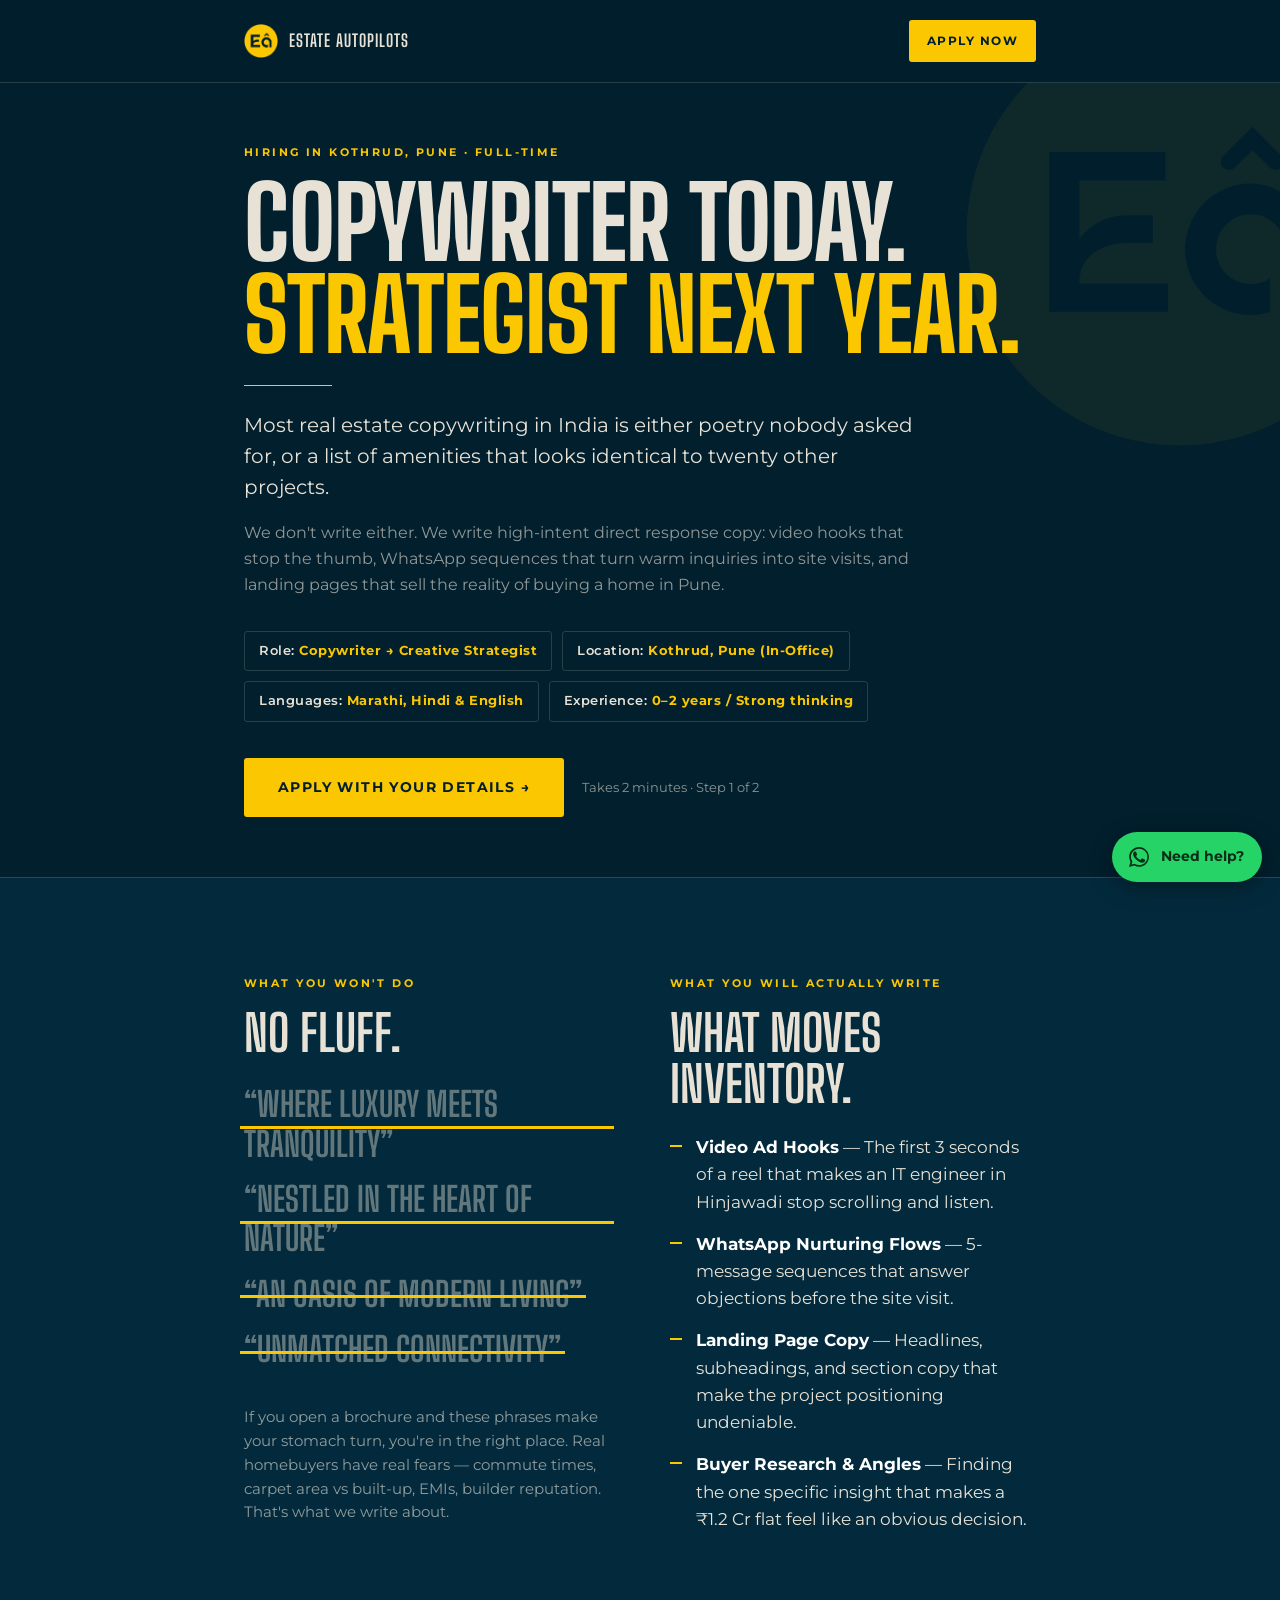
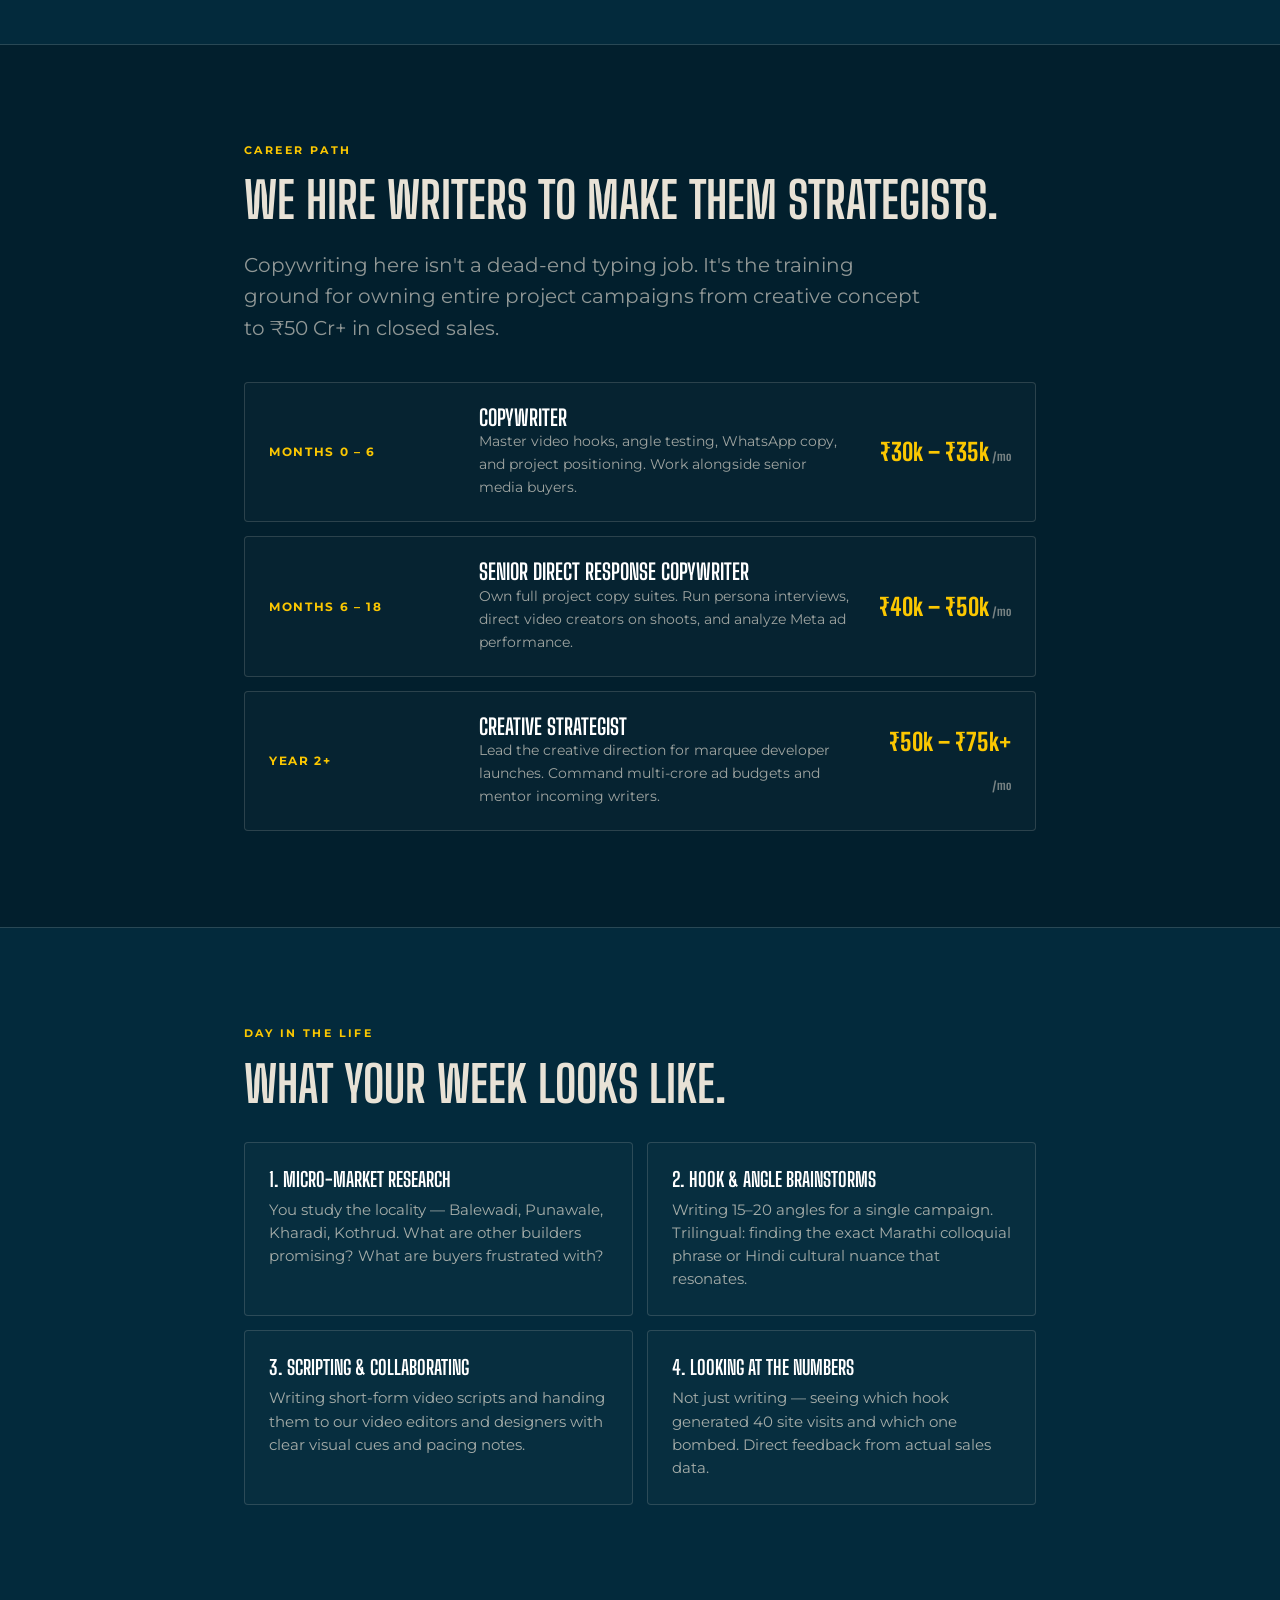
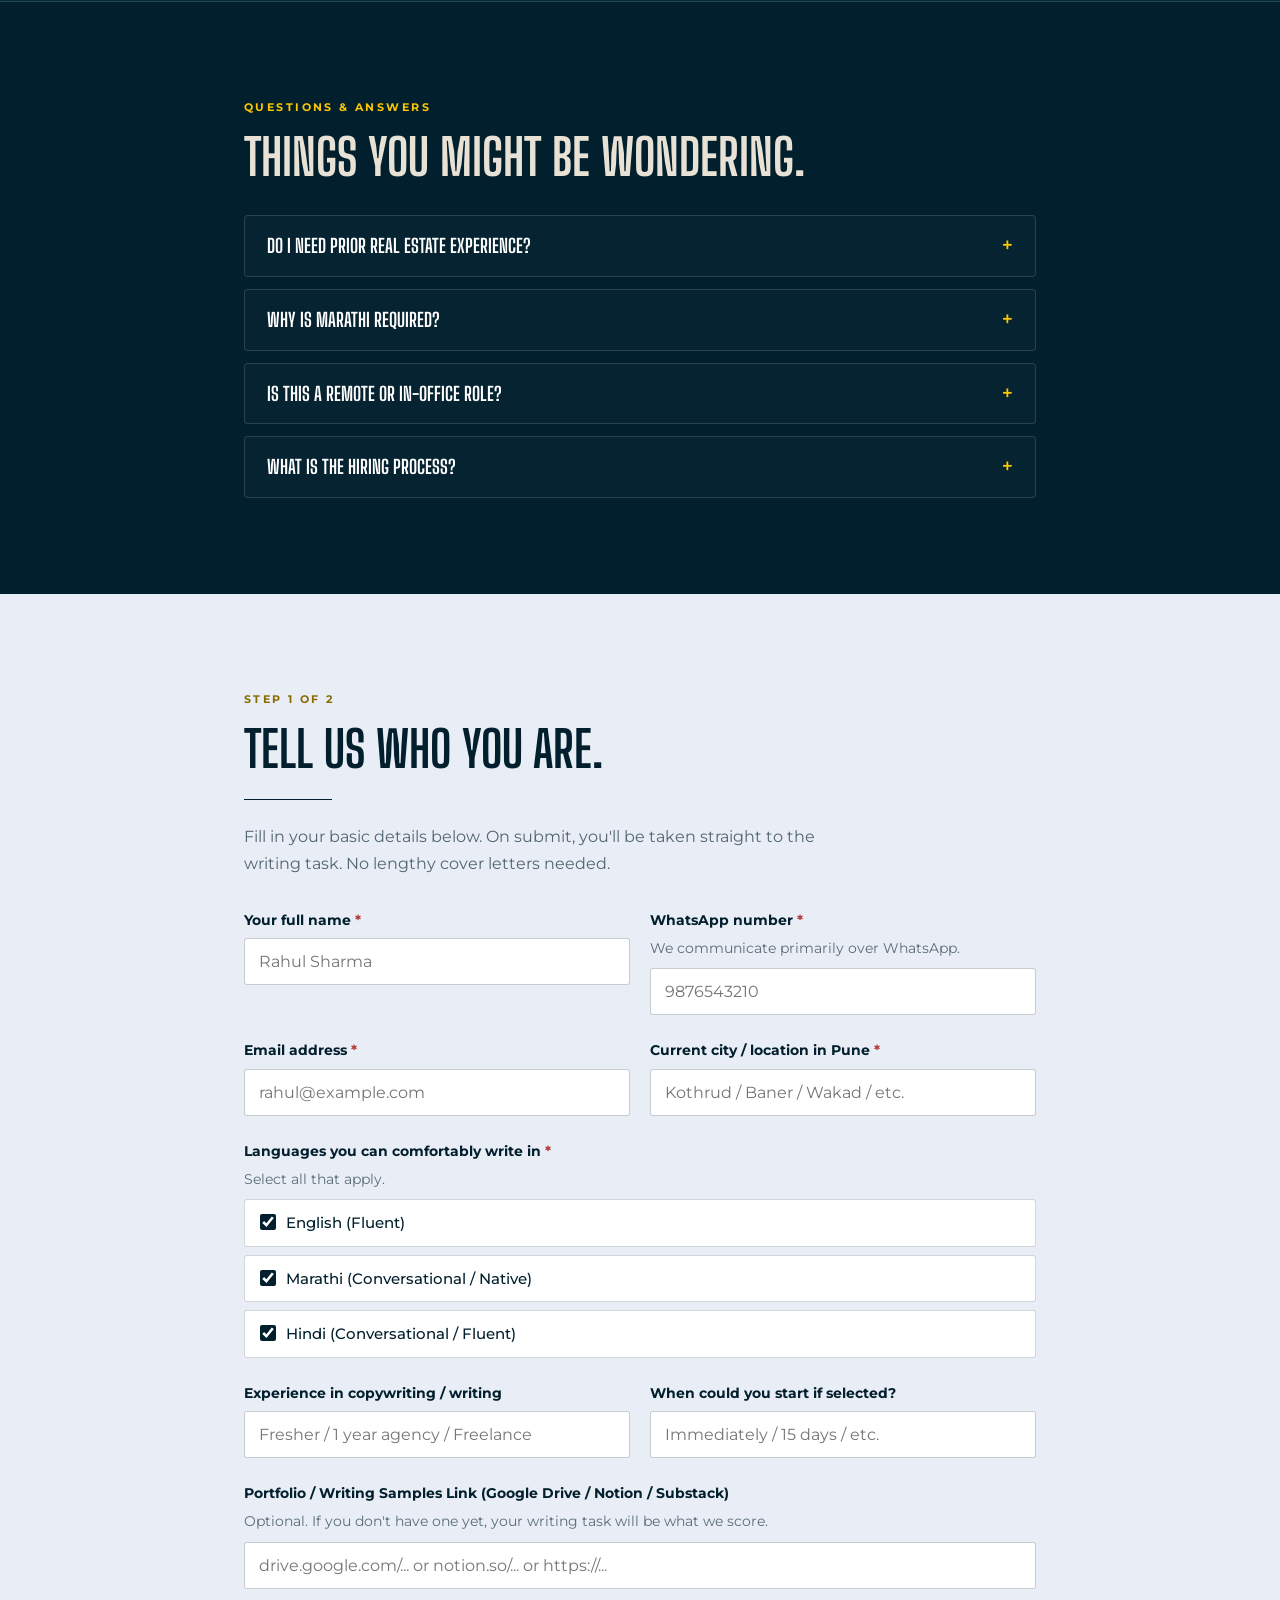
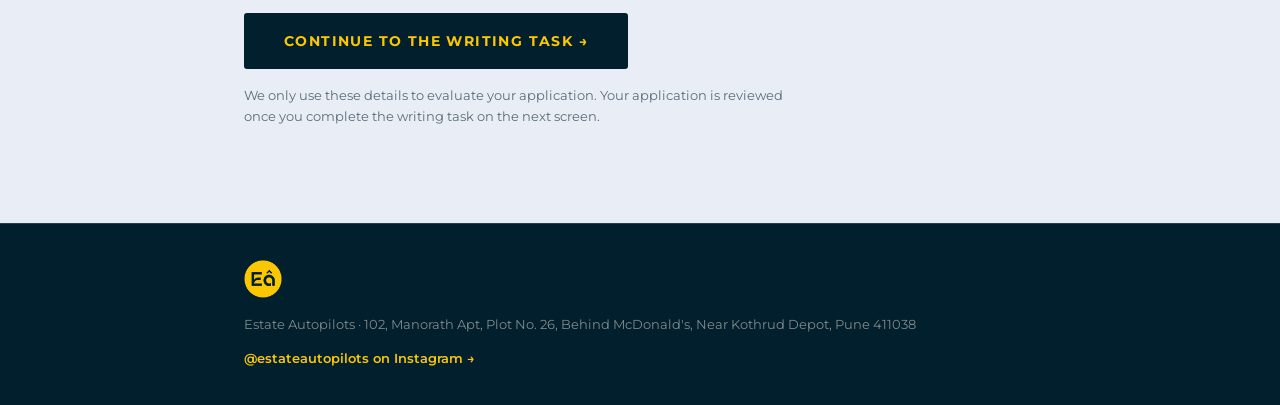
==== copywriter.html @ b0ab260e "feat: implement copywriter recruitment workflow with task and submission pages, backend Google Apps " ====
<!DOCTYPE html>
<html lang="en">
<head>
<meta charset="UTF-8">
<meta name="viewport" content="width=device-width, initial-scale=1.0">
<title>Hiring: Copywriter — Estate Autopilots | Kothrud, Pune</title>
<meta name="description" content="Hiring a direct-response copywriter in Kothrud, Pune. We train writers into Creative Strategists. Marathi, Hindi, and English real estate marketing.">
<meta property="og:title" content="Hiring: Copywriter — Estate Autopilots, Pune">
<meta property="og:description" content="Direct-response real estate copywriting in Kothrud, Pune. High-converting video scripts, landing pages & WhatsApp sequences.">
<meta property="og:type" content="website">
<meta name="robots" content="noindex">

<!-- ============ META PIXEL ============ -->
<script>
!function(f,b,e,v,n,t,s){if(f.fbq)return;n=f.fbq=function(){n.callMethod?
n.callMethod.apply(n,arguments):n.queue.push(arguments)};if(!f._fbq)f._fbq=n;
n.push=n;n.loaded=!0;n.version='2.0';n.queue=[];t=b.createElement(e);t.async=!0;
t.src=v;s=b.getElementsByTagName(e)[0];s.parentNode.insertBefore(t,s)}(window,
document,'script','https://connect.facebook.net/en_US/fbevents.js');
fbq('init', '919895820554758');
fbq('track', 'PageView');
</script>
<noscript><img height="1" width="1" style="display:none"
src="https://www.facebook.com/tr?id=919895820554758&ev=PageView&noscript=1"/></noscript>
<!-- ============ END META PIXEL ============ -->
<link rel="icon" type="image/png" href="Artboard 3 copy.png">
<link rel="preconnect" href="https://fonts.googleapis.com">
<link rel="preconnect" href="https://fonts.gstatic.com" crossorigin>
<link href="https://fonts.googleapis.com/css2?family=Big+Shoulders+Display:wght@500;700;800&family=Montserrat:wght@400;500;600;700&display=swap" rel="stylesheet">

<style>
:root{
  --midnight:#021f2d;--gold:#fbc701;--stone:#e8e2d6;--concrete:#e9edf5;
  --midnight-2:#032a3c;--line:rgba(232,226,214,.16);
  --display:'Big Shoulders Display','Agency FB',Impact,sans-serif;
  --body:'Montserrat',-apple-system,BlinkMacSystemFont,sans-serif;
}
*{margin:0;padding:0;box-sizing:border-box}
html{scroll-behavior:smooth}
body{background:var(--midnight);color:var(--stone);font-family:var(--body);font-size:16px;line-height:1.65;-webkit-font-smoothing:antialiased}
.wrap{width:100%;max-width:840px;margin:0 auto;padding:0 24px}
section{padding:66px 0}
@media(min-width:900px){section{padding:96px 0}}
.kicker{font-size:11px;font-weight:700;letter-spacing:.22em;text-transform:uppercase;color:var(--gold);margin-bottom:16px}
h1{font-family:var(--display);font-weight:800;font-size:clamp(46px,12.5vw,100px);line-height:.92;text-transform:uppercase;letter-spacing:-.01em}
h2{font-family:var(--display);font-weight:700;font-size:clamp(30px,6.8vw,50px);line-height:1.02;text-transform:uppercase;margin-bottom:24px}
h3{font-family:var(--display);font-weight:700;font-size:22px;line-height:1.15;text-transform:uppercase;margin-bottom:10px;color:#fff}
p{margin-bottom:16px}
p:last-child{margin-bottom:0}
.gold{color:var(--gold)}
.lead{font-size:clamp(17px,2.4vw,19.5px);line-height:1.6}
.muted{color:rgba(232,226,214,.62)}
.small{font-size:14.5px}
.rule{height:1px;background:var(--gold);width:88px;margin:24px 0}
.band{background:var(--midnight-2);border-top:1px solid var(--line);border-bottom:1px solid var(--line)}
header{padding:20px 0;border-bottom:1px solid var(--line);position:sticky;top:0;z-index:50;background:rgba(2,31,45,.92);backdrop-filter:blur(10px)}
.headbar{display:flex;align-items:center;justify-content:space-between;gap:16px}
.logo{display:flex;align-items:center;gap:11px;text-decoration:none}
.logo .mark{width:34px;height:34px;display:block;flex:0 0 auto}
.logo .name{font-family:var(--display);font-weight:700;font-size:17px;letter-spacing:.06em;text-transform:uppercase;color:var(--stone)}
.headcta{font-size:12px;font-weight:700;letter-spacing:.12em;text-transform:uppercase;color:var(--midnight);background:var(--gold);padding:11px 18px;border-radius:3px;text-decoration:none;white-space:nowrap;transition:box-shadow .2s ease}
.headcta:hover{box-shadow:0 0 0 4px rgba(251,199,1,.2)}
@media(max-width:520px){.headcta{padding:10px 14px;font-size:11px}.logo .name{display:none}}
.btn{display:inline-block;background:var(--gold);color:var(--midnight);font-weight:700;font-size:14px;letter-spacing:.1em;text-transform:uppercase;padding:18px 34px;border-radius:3px;text-decoration:none;transition:box-shadow .2s ease,transform .12s ease}
.btn:hover{box-shadow:0 0 0 5px rgba(251,199,1,.2)}
.btn:active{transform:translateY(1px)}
.ea-mark{background-image:url('Artboard 3 copy.png');background-size:contain;background-repeat:no-repeat;background-position:center}
footer{border-top:1px solid var(--line);padding:36px 0;font-size:13px;color:rgba(232,226,214,.55)}
footer a{color:rgba(232,226,214,.75)}
footer .footmark{width:38px;height:38px;display:block;margin-bottom:16px}
footer .social{margin-top:12px;display:block}
footer .social a{color:var(--gold);text-decoration:none;font-weight:600}
footer .social a:hover{text-decoration:underline}

/* ---------- hero ---------- */
.hero{padding-top:60px;padding-bottom:60px;position:relative;overflow:hidden}
.hero .watermark{position:absolute;top:-70px;right:-120px;width:440px;height:440px;opacity:.055;z-index:1;pointer-events:none}
@media(max-width:820px){.hero .watermark{width:280px;height:280px;top:-60px;right:-90px;opacity:.05}}
.hero .inner{position:relative;z-index:2}
.hero h1 span{display:block}
.facts{display:flex;flex-wrap:wrap;gap:10px;margin-top:32px}
.fact{border:1px solid var(--line);border-radius:3px;padding:9px 14px;font-size:12.5px;font-weight:600;letter-spacing:.04em}
.fact strong{color:var(--gold);font-weight:700}
.cta-row{margin-top:36px;display:flex;flex-wrap:wrap;align-items:center;gap:18px}
.cta-note{font-size:13px;color:rgba(232,226,214,.6)}

/* ---------- two-col ---------- */
.two{display:grid;gap:52px}
@media(min-width:820px){.two{grid-template-columns:1fr 1fr;gap:60px}}

/* ---------- strike ---------- */
.strike-list{list-style:none;margin-top:8px}
.strike-list li{font-family:var(--display);font-weight:700;font-size:clamp(22px,5.2vw,34px);line-height:1.16;text-transform:uppercase;color:rgba(232,226,214,.42);position:relative;display:inline-block;padding:2px 0;margin-bottom:12px}
.strike-list li::after{content:"";position:absolute;left:-4px;top:52%;width:calc(100% + 8px);height:3px;background:var(--gold);transform:scaleX(0);transform-origin:left;animation:strike .5s cubic-bezier(.2,.7,.3,1) forwards}
.strike-list li:nth-child(1)::after{animation-delay:.05s}
.strike-list li:nth-child(2)::after{animation-delay:.16s}
.strike-list li:nth-child(3)::after{animation-delay:.27s}
.strike-list li:nth-child(4)::after{animation-delay:.38s}
@keyframes strike{to{transform:scaleX(1)}}
.need-list{list-style:none;margin-top:8px}
.need-list li{font-size:16.5px;padding-left:26px;position:relative;margin-bottom:15px}
.need-list li::before{content:"";position:absolute;left:0;top:11px;width:12px;height:2px;background:var(--gold)}
.need-list li strong{color:#fff;font-weight:700}

/* ---------- ladder ---------- */
.ladder{display:grid;gap:14px;margin-top:38px}
.rung{border:1px solid var(--line);border-radius:4px;padding:22px 24px;background:rgba(232,226,214,.02);display:grid;gap:8px}
@media(min-width:680px){.rung{grid-template-columns:190px 1fr 140px;align-items:center;gap:20px}}
.rung-time{font-size:12px;font-weight:700;letter-spacing:.14em;text-transform:uppercase;color:var(--gold)}
.rung-role{font-family:var(--display);font-weight:700;font-size:22px;text-transform:uppercase;color:#fff;line-height:1.15}
.rung-desc{font-size:14px;color:rgba(232,226,214,.68);margin:0}
.rung-pay{font-family:var(--display);font-weight:800;font-size:24px;color:var(--gold);text-align:right}
@media(max-width:679px){.rung-pay{text-align:left;font-size:20px}}

/* ---------- day grid ---------- */
.daygrid{display:grid;gap:14px;margin-top:32px}
@media(min-width:680px){.daygrid{grid-template-columns:1fr 1fr}}
.daycard{border:1px solid var(--line);border-radius:4px;padding:24px;background:rgba(232,226,214,.02)}
.daycard h4{font-family:var(--display);font-weight:700;font-size:20px;text-transform:uppercase;color:#fff;margin-bottom:8px;line-height:1.2}
.daycard p{font-size:14.5px;color:rgba(232,226,214,.7);margin:0;line-height:1.6}

/* ---------- faq ---------- */
.faqs{display:grid;gap:12px;margin-top:32px}
details{border:1px solid var(--line);border-radius:4px;background:rgba(232,226,214,.02);padding:18px 22px}
details[open]{background:rgba(232,226,214,.05);border-color:rgba(251,199,1,.4)}
summary{font-family:var(--display);font-weight:700;font-size:19px;text-transform:uppercase;cursor:pointer;list-style:none;position:relative;padding-right:28px;color:#fff;line-height:1.25}
summary::-webkit-details-marker{display:none}
summary::after{content:"+";position:absolute;right:0;top:0;font-size:22px;color:var(--gold);line-height:1;font-weight:700}
details[open] summary::after{content:"\2212"}
details p{margin-top:14px;font-size:15px;color:rgba(232,226,214,.78);line-height:1.6}

/* ---------- form ---------- */
.formwrap{background:var(--concrete);color:var(--midnight)}
.formwrap .kicker{color:#8a6d00}
.formwrap h2{color:var(--midnight)}
.formwrap .muted{color:rgba(2,31,45,.66)}
.formwrap .rule{background:var(--midnight)}
form{margin-top:32px}
.field{margin-bottom:24px}
.grid2{display:grid;gap:0 20px}
@media(min-width:640px){.grid2{grid-template-columns:1fr 1fr}}
label{display:block;font-size:14px;font-weight:700;color:var(--midnight);margin-bottom:6px}
label .req{color:#b23b3b}
.hint{font-size:13.5px;color:rgba(2,31,45,.62);margin-bottom:10px;line-height:1.5}
input[type=text],input[type=tel],input[type=email],input[type=url],textarea{width:100%;font-family:var(--body);font-size:16px;color:var(--midnight);background:#fff;border:1px solid rgba(2,31,45,.22);border-radius:3px;padding:13px 14px;transition:border-color .15s ease,box-shadow .15s ease}
textarea{min-height:100px;resize:vertical;line-height:1.6}
input:focus,textarea:focus{outline:none;border-color:var(--midnight);box-shadow:0 0 0 3px rgba(251,199,1,.55)}
.radio-row{display:flex;gap:10px;flex-wrap:wrap;margin-top:4px}
.radio-row label{display:flex;align-items:center;gap:8px;font-weight:600;font-size:15px;border:1px solid rgba(2,31,45,.22);background:#fff;border-radius:3px;padding:11px 16px;cursor:pointer;margin:0}
.radio-row input{accent-color:var(--midnight);width:16px;height:16px}
.checks{display:grid;gap:8px;margin-top:4px}
.checks label{display:flex;align-items:flex-start;gap:10px;font-weight:500;font-size:15px;line-height:1.45;border:1px solid rgba(2,31,45,.18);background:#fff;border-radius:3px;padding:12px 15px;cursor:pointer;margin:0;transition:border-color .15s ease}
.checks label:hover{border-color:rgba(2,31,45,.45)}
.checks input{accent-color:var(--midnight);width:16px;height:16px;margin-top:2px;flex:0 0 auto}
.submit{background:var(--midnight);color:var(--gold);border:none;cursor:pointer;font-family:var(--body);font-weight:700;font-size:14px;letter-spacing:.1em;text-transform:uppercase;padding:19px 40px;border-radius:3px;width:100%;transition:box-shadow .2s ease}
@media(min-width:600px){.submit{width:auto}}
.submit:hover{box-shadow:0 0 0 4px rgba(2,31,45,.18)}
.submit:disabled{opacity:.6;cursor:wait}
.consent{font-size:13px;color:rgba(2,31,45,.62);margin-top:16px;max-width:560px}
.err{color:#b23b3b;font-size:14px;font-weight:600;margin-top:14px;display:none}
.err.show{display:block}

/* ---------- floating WhatsApp ---------- */
.wa{position:fixed;right:18px;bottom:18px;z-index:90;display:flex;align-items:center;gap:10px;background:#25D366;color:#0a2e18;text-decoration:none;border-radius:999px;padding:13px 18px 13px 15px;font-family:var(--body);font-size:14px;font-weight:700;box-shadow:0 6px 22px rgba(0,0,0,.34);transition:transform .15s ease,box-shadow .2s ease}
.wa:hover{transform:translateY(-2px);box-shadow:0 9px 26px rgba(0,0,0,.4)}
.wa:active{transform:translateY(0)}
.wa svg{width:24px;height:24px;flex:0 0 auto;fill:#0a2e18}
@media(max-width:640px){.wa{right:14px;bottom:14px;padding:14px;gap:0}.wa .walabel{display:none}}

a:focus-visible,button:focus-visible,input:focus-visible,textarea:focus-visible{outline:2px solid var(--gold);outline-offset:3px}
@media(prefers-reduced-motion:reduce){*{animation:none!important;transition:none!important}html{scroll-behavior:auto}}
</style>
</head>
<body>

<header>
  <div class="wrap headbar">
    <a class="logo" href="/" aria-label="Estate Autopilots Home">
      <img class="mark" src="Artboard 3 copy.png" alt="Estate Autopilots" width="34" height="34">
      <span class="name">Estate Autopilots</span>
    </a>
    <a class="headcta" href="#apply">Apply now</a>
  </div>
</header>

<main id="top">

<!-- ============ HERO ============ -->
<section class="hero">
  <div class="watermark ea-mark" aria-hidden="true"></div>
  <div class="wrap inner">
    <div class="kicker">Hiring in Kothrud, Pune · Full-Time</div>
    <h1>
      Copywriter today.<br>
      <span class="gold">Strategist next year.</span>
    </h1>
    <div class="rule"></div>
    <p class="lead" style="max-width:680px">
      Most real estate copywriting in India is either poetry nobody asked for, or a list of amenities
      that looks identical to twenty other projects.
    </p>
    <p class="muted" style="max-width:680px;margin-top:10px">
      We don't write either. We write high-intent direct response copy: video hooks that stop the thumb,
      WhatsApp sequences that turn warm inquiries into site visits, and landing pages that sell the
      reality of buying a home in Pune.
    </p>

    <div class="facts">
      <span class="fact">Role: <strong>Copywriter &rarr; Creative Strategist</strong></span>
      <span class="fact">Location: <strong>Kothrud, Pune (In-Office)</strong></span>
      <span class="fact">Languages: <strong>Marathi, Hindi &amp; English</strong></span>
      <span class="fact">Experience: <strong>0&ndash;2 years / Strong thinking</strong></span>
    </div>

    <div class="cta-row">
      <a class="btn" href="#apply">Apply with your details &rarr;</a>
      <span class="cta-note">Takes 2 minutes · Step 1 of 2</span>
    </div>
  </div>
</section>

<!-- ============ THE WORK ============ -->
<section class="band">
  <div class="wrap">
    <div class="two">
      <div>
        <div class="kicker">What you won't do</div>
        <h2>No fluff.</h2>
        <ul class="strike-list">
          <li>&ldquo;Where luxury meets tranquility&rdquo;</li>
          <li>&ldquo;Nestled in the heart of nature&rdquo;</li>
          <li>&ldquo;An oasis of modern living&rdquo;</li>
          <li>&ldquo;Unmatched connectivity&rdquo;</li>
        </ul>
        <p class="muted small" style="margin-top:22px">
          If you open a brochure and these phrases make your stomach turn, you're in the right place.
          Real homebuyers have real fears &mdash; commute times, carpet area vs built-up, EMIs, builder
          reputation. That's what we write about.
        </p>
      </div>

      <div>
        <div class="kicker">What you will actually write</div>
        <h2>What moves inventory.</h2>
        <ul class="need-list">
          <li><strong>Video Ad Hooks</strong> &mdash; The first 3 seconds of a reel that makes an IT engineer in Hinjawadi stop scrolling and listen.</li>
          <li><strong>WhatsApp Nurturing Flows</strong> &mdash; 5-message sequences that answer objections before the site visit.</li>
          <li><strong>Landing Page Copy</strong> &mdash; Headlines, subheadings, and section copy that make the project positioning undeniable.</li>
          <li><strong>Buyer Research &amp; Angles</strong> &mdash; Finding the one specific insight that makes a ₹1.2 Cr flat feel like an obvious decision.</li>
        </ul>
      </div>
    </div>
  </div>
</section>

<!-- ============ THE LADDER ============ -->
<section>
  <div class="wrap">
    <div class="kicker">Career Path</div>
    <h2>We hire writers to make them strategists.</h2>
    <p class="lead muted" style="max-width:680px">
      Copywriting here isn't a dead-end typing job. It's the training ground for owning entire project
      campaigns from creative concept to ₹50 Cr+ in closed sales.
    </p>

    <div class="ladder">
      <div class="rung">
        <div class="rung-time">Months 0 &ndash; 6</div>
        <div>
          <div class="rung-role">Copywriter</div>
          <p class="rung-desc">Master video hooks, angle testing, WhatsApp copy, and project positioning. Work alongside senior media buyers.</p>
        </div>
        <div class="rung-pay">&#8377;30k &ndash; &#8377;35k<span style="font-size:12px;color:rgba(232,226,214,.5)"> /mo</span></div>
      </div>

      <div class="rung">
        <div class="rung-time">Months 6 &ndash; 18</div>
        <div>
          <div class="rung-role">Senior Direct Response Copywriter</div>
          <p class="rung-desc">Own full project copy suites. Run persona interviews, direct video creators on shoots, and analyze Meta ad performance.</p>
        </div>
        <div class="rung-pay">&#8377;40k &ndash; &#8377;50k<span style="font-size:12px;color:rgba(232,226,214,.5)"> /mo</span></div>
      </div>

      <div class="rung">
        <div class="rung-time">Year 2+</div>
        <div>
          <div class="rung-role">Creative Strategist</div>
          <p class="rung-desc">Lead the creative direction for marquee developer launches. Command multi-crore ad budgets and mentor incoming writers.</p>
        </div>
        <div class="rung-pay">&#8377;50k &ndash; &#8377;75k+<span style="font-size:12px;color:rgba(232,226,214,.5)"> /mo</span></div>
      </div>
    </div>
  </div>
</section>

<!-- ============ DAY IN THE LIFE ============ -->
<section class="band">
  <div class="wrap">
    <div class="kicker">Day in the life</div>
    <h2>What your week looks like.</h2>

    <div class="daygrid">
      <div class="daycard">
        <h4>1. Micro-Market Research</h4>
        <p>You study the locality &mdash; Balewadi, Punawale, Kharadi, Kothrud. What are other builders promising? What are buyers frustrated with?</p>
      </div>

      <div class="daycard">
        <h4>2. Hook &amp; Angle Brainstorms</h4>
        <p>Writing 15&ndash;20 angles for a single campaign. Trilingual: finding the exact Marathi colloquial phrase or Hindi cultural nuance that resonates.</p>
      </div>

      <div class="daycard">
        <h4>3. Scripting &amp; Collaborating</h4>
        <p>Writing short-form video scripts and handing them to our video editors and designers with clear visual cues and pacing notes.</p>
      </div>

      <div class="daycard">
        <h4>4. Looking at the Numbers</h4>
        <p>Not just writing &mdash; seeing which hook generated 40 site visits and which one bombed. Direct feedback from actual sales data.</p>
      </div>
    </div>
  </div>
</section>

<!-- ============ FAQ ============ -->
<section>
  <div class="wrap">
    <div class="kicker">Questions &amp; Answers</div>
    <h2>Things you might be wondering.</h2>

    <div class="faqs">
      <details>
        <summary>Do I need prior real estate experience?</summary>
        <p>No. We care about how you think, how deeply you can understand a buyer, and whether your writing feels like a real human talking to another human. We will teach you real estate math and market dynamics.</p>
      </details>

      <details>
        <summary>Why is Marathi required?</summary>
        <p>Pune real estate buyers include both IT professionals from across India and native Punekars buying family homes. Authentic Marathi hooks and copy consistently outperform translated English copy in local micro-markets.</p>
      </details>

      <details>
        <summary>Is this a remote or in-office role?</summary>
        <p>In-office at our Kothrud, Pune workspace (near Kothrud Depot / McDonald's). Creative strategy moves fast &mdash; bouncing hooks across desks with video editors and media buyers happens ten times faster in person.</p>
      </details>

      <details>
        <summary>What is the hiring process?</summary>
        <p><strong>Step 1:</strong> Fill the form below (takes 2 min).<br>
        <strong>Step 2:</strong> You'll be redirected to a real 3-part writing task with a project folder.<br>
        <strong>Step 3:</strong> Review within 48 hours &rarr; in-person conversation at our office &rarr; offer.</p>
      </details>
    </div>
  </div>
</section>

<!-- ============ FORM SECTION ============ -->
<section class="formwrap" id="apply">
  <div class="wrap">
    <div class="kicker">Step 1 of 2</div>
    <h2>Tell us who you are.</h2>
    <div class="rule"></div>
    <p class="muted" style="max-width:580px">
      Fill in your basic details below. On submit, you'll be taken straight to the writing task.
      No lengthy cover letters needed.
    </p>

    <!-- FORM ENDPOINT: Google Apps Script Web App URL -->
    <form id="step1Form" action="https://script.google.com/macros/s/AKfycbzhlMDmcaGnLJIsghWxdnoF5qGLGh23gKHzhYpm9HCAcHzuC3A3rY78OxfgNLLNsr4d/exec" method="POST">
      <div class="grid2">
        <div class="field">
          <label for="name">Your full name <span class="req">*</span></label>
          <input type="text" id="name" name="name" placeholder="Rahul Sharma" required>
        </div>

        <div class="field">
          <label for="phone">WhatsApp number <span class="req">*</span></label>
          <p class="hint">We communicate primarily over WhatsApp.</p>
          <input type="tel" id="phone" name="phone" placeholder="9876543210" required>
        </div>
      </div>

      <div class="grid2">
        <div class="field">
          <label for="email">Email address <span class="req">*</span></label>
          <input type="email" id="email" name="email" placeholder="rahul@example.com" required>
        </div>

        <div class="field">
          <label for="city">Current city / location in Pune <span class="req">*</span></label>
          <input type="text" id="city" name="city" placeholder="Kothrud / Baner / Wakad / etc." required>
        </div>
      </div>

      <div class="field">
        <label>Languages you can comfortably write in <span class="req">*</span></label>
        <p class="hint">Select all that apply.</p>
        <div class="checks">
          <label><input type="checkbox" name="languages" value="English" checked> English (Fluent)</label>
          <label><input type="checkbox" name="languages" value="Marathi" checked> Marathi (Conversational / Native)</label>
          <label><input type="checkbox" name="languages" value="Hindi" checked> Hindi (Conversational / Fluent)</label>
        </div>
      </div>

      <div class="grid2">
        <div class="field">
          <label for="exp">Experience in copywriting / writing</label>
          <input type="text" id="exp" name="experience" placeholder="Fresher / 1 year agency / Freelance">
        </div>

        <div class="field">
          <label for="notice">When could you start if selected?</label>
          <input type="text" id="notice" name="notice_period" placeholder="Immediately / 15 days / etc.">
        </div>
      </div>

      <div class="field">
        <label for="portfolio">Portfolio / Writing Samples Link (Google Drive / Notion / Substack)</label>
        <p class="hint">Optional. If you don't have one yet, your writing task will be what we score.</p>
        <input type="text" id="portfolio" name="portfolio_link" placeholder="drive.google.com/... or notion.so/... or https://...">
      </div>

      <input type="hidden" name="utm_source" id="utm_source">
      <input type="hidden" name="utm_campaign" id="utm_campaign">
      <input type="hidden" name="utm_content" id="utm_content">
      <input type="hidden" name="ad_id" id="ad_id">
      <input type="hidden" name="role" value="Copywriter">
      <input type="hidden" name="stage" value="Step 1 — Details">

      <button type="submit" class="submit" id="submitBtn">Continue to the writing task &rarr;</button>
      <div class="err" id="errBox">Something went wrong sending that. Please try again or WhatsApp us on +91 88300 65130.</div>

      <p class="consent">
        We only use these details to evaluate your application. Your application is reviewed once
        you complete the writing task on the next screen.
      </p>
    </form>
  </div>
</section>

</main>

<footer>
  <div class="wrap">
    <span class="footmark ea-mark" aria-hidden="true"></span>
    Estate Autopilots · 102, Manorath Apt, Plot No. 26, Behind McDonald's, Near Kothrud Depot, Pune 411038<br>
    <span class="social"><a href="https://www.instagram.com/estateautopilots/" target="_blank" rel="noopener">@estateautopilots on Instagram &rarr;</a></span>
  </div>
</footer>

<a class="wa" href="https://wa.me/918830065130?text=Hi%2C%20I%20have%20a%20question%20about%20the%20Copywriter%20role." target="_blank" rel="noopener" aria-label="Ask a question on WhatsApp">
  <svg viewBox="0 0 24 24" aria-hidden="true"><path d="M17.47 14.38c-.3-.15-1.75-.86-2.02-.96-.27-.1-.47-.15-.67.15-.2.3-.77.96-.94 1.16-.17.2-.35.22-.64.07-.3-.15-1.25-.46-2.38-1.47-.88-.78-1.47-1.75-1.65-2.05-.17-.3-.02-.46.13-.6.13-.13.3-.35.45-.52.15-.17.2-.3.3-.5.1-.2.05-.37-.02-.52-.08-.15-.67-1.6-.92-2.2-.24-.58-.49-.5-.67-.5h-.57c-.2 0-.52.07-.79.37-.27.3-1.04 1.02-1.04 2.48 0 1.46 1.06 2.87 1.21 3.07.15.2 2.1 3.2 5.08 4.49.71.3 1.26.49 1.69.63.71.22 1.36.19 1.87.12.57-.09 1.75-.72 2-1.41.25-.7.25-1.29.17-1.41-.07-.13-.27-.2-.57-.35z"/><path d="M12.04 2C6.6 2 2.17 6.43 2.17 11.87c0 1.74.45 3.44 1.32 4.94L2 22l5.34-1.4c1.45.79 3.08 1.2 4.7 1.2h.01c5.44 0 9.87-4.43 9.87-9.87S17.48 2 12.04 2zm0 18.06h-.01c-1.45 0-2.87-.39-4.11-1.13l-.29-.17-3.06.8.82-2.98-.19-.31a8.15 8.15 0 01-1.25-4.36c0-4.52 3.68-8.2 8.21-8.2 2.19 0 4.25.85 5.8 2.41a8.14 8.14 0 012.4 5.8c0 4.52-3.68 8.2-8.32 8.2z"/></svg>
  <span class="walabel">Need help?</span>
</a>

<script>
// ---- capture ad tracking params ----
(function(){
  var q = new URLSearchParams(window.location.search);
  ['utm_source','utm_campaign','utm_content','ad_id'].forEach(function(k){
    var el = document.getElementById(k);
    if (el) el.value = q.get(k) || '';
  });
})();

// ---- submit -> hand off to the task-copywriter.html page ----
(function(){
  var form = document.getElementById('step1Form');
  var btn  = document.getElementById('submitBtn');
  var err  = document.getElementById('errBox');
  if (!form) return;

  form.addEventListener('submit', function(e){
    e.preventDefault();
    err.classList.remove('show');
    btn.disabled = true;
    btn.textContent = 'Redirecting to task\u2026';

    var fd = new FormData(form);
    var port = (fd.get('portfolio_link') || '').trim();
    if (port && !/^https?:\/\//i.test(port)) {
      fd.set('portfolio_link', 'https://' + port);
    }

    // Track Meta Pixel Lead event
    if (typeof fbq === 'function') {
      fbq('track', 'Lead', { content_name: 'Copywriter — Step 1 Application' });
    }

    var qs = new URLSearchParams({
      n: fd.get('name') || '',
      p: fd.get('phone') || '',
      src: fd.get('utm_content') || fd.get('utm_source') || ''
    });

    // Send asynchronously to endpoint if configured, then redirect to task page
    if (form.action && form.action.indexOf('http') === 0 && form.action.indexOf('placeholder') === -1) {
      fetch(form.action, { method:'POST', body: fd, mode: 'no-cors' })
        .then(function(){
          window.location.href = 'task-copywriter.html?' + qs.toString();
        })
        .catch(function(){
          // Proceed to task page even if webhook takes time
          window.location.href = 'task-copywriter.html?' + qs.toString();
        });
    } else {
      // Local fallback / direct redirect
      setTimeout(function(){
        window.location.href = 'task-copywriter.html?' + qs.toString();
      }, 350);
    }
  });
})();
</script>

</body>
</html>
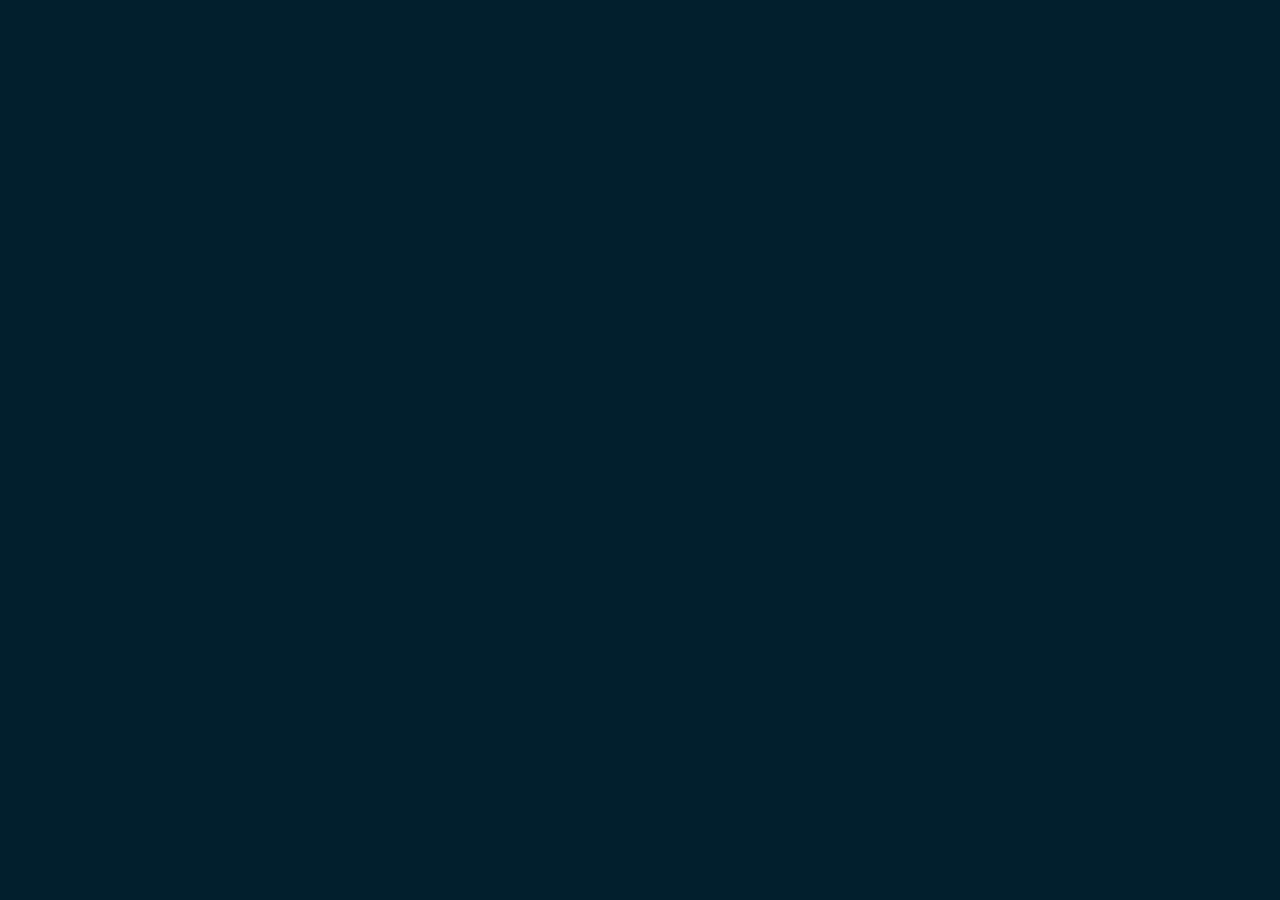
==== commit 84e98511: "feat: update copywriter application form fields, deployment instructions, and landing page UI/SEO me" ====
--- a/copywriter.html
+++ b/copywriter.html
@@ -3,10 +3,10 @@
 <head>
 <meta charset="UTF-8">
 <meta name="viewport" content="width=device-width, initial-scale=1.0">
-<title>Hiring: Copywriter — Estate Autopilots | Kothrud, Pune</title>
-<meta name="description" content="Hiring a direct-response copywriter in Kothrud, Pune. We train writers into Creative Strategists. Marathi, Hindi, and English real estate marketing.">
-<meta property="og:title" content="Hiring: Copywriter — Estate Autopilots, Pune">
-<meta property="og:description" content="Direct-response real estate copywriting in Kothrud, Pune. High-converting video scripts, landing pages & WhatsApp sequences.">
+<title>Copywriter — Estate Autopilots, Pune</title>
+<meta name="description" content="Hiring a copywriter in Kothrud, Pune. We train copywriters into Creative Strategists. Marathi, Hindi and English. Research and writing background preferred.">
+<meta property="og:title" content="Copywriter today. Strategist next year.">
+<meta property="og:description" content="Copywriter — Kothrud, Pune. We train copywriters into Creative Strategists. Marathi, Hindi, English.">
 <meta property="og:type" content="website">
 <meta name="robots" content="noindex">
 
@@ -23,7 +23,8 @@
 <noscript><img height="1" width="1" style="display:none"
 src="https://www.facebook.com/tr?id=919895820554758&ev=PageView&noscript=1"/></noscript>
 <!-- ============ END META PIXEL ============ -->
-<link rel="icon" type="image/png" href="Artboard 3 copy.png">
+
+<link rel="icon" type="image/png" href="[data-uri]">
 <link rel="preconnect" href="https://fonts.googleapis.com">
 <link rel="preconnect" href="https://fonts.gstatic.com" crossorigin>
 <link href="https://fonts.googleapis.com/css2?family=Big+Shoulders+Display:wght@500;700;800&family=Montserrat:wght@400;500;600;700&display=swap" rel="stylesheet">
@@ -64,119 +65,7 @@
 .btn{display:inline-block;background:var(--gold);color:var(--midnight);font-weight:700;font-size:14px;letter-spacing:.1em;text-transform:uppercase;padding:18px 34px;border-radius:3px;text-decoration:none;transition:box-shadow .2s ease,transform .12s ease}
 .btn:hover{box-shadow:0 0 0 5px rgba(251,199,1,.2)}
 .btn:active{transform:translateY(1px)}
-.ea-mark{background-image:url('Artboard 3 copy.png');background-size:contain;background-repeat:no-repeat;background-position:center}
-footer{border-top:1px solid var(--line);padding:36px 0;font-size:13px;color:rgba(232,226,214,.55)}
-footer a{color:rgba(232,226,214,.75)}
-footer .footmark{width:38px;height:38px;display:block;margin-bottom:16px}
-footer .social{margin-top:12px;display:block}
-footer .social a{color:var(--gold);text-decoration:none;font-weight:600}
-footer .social a:hover{text-decoration:underline}
-
-/* ---------- hero ---------- */
-.hero{padding-top:60px;padding-bottom:60px;position:relative;overflow:hidden}
-.hero .watermark{position:absolute;top:-70px;right:-120px;width:440px;height:440px;opacity:.055;z-index:1;pointer-events:none}
-@media(max-width:820px){.hero .watermark{width:280px;height:280px;top:-60px;right:-90px;opacity:.05}}
-.hero .inner{position:relative;z-index:2}
-.hero h1 span{display:block}
-.facts{display:flex;flex-wrap:wrap;gap:10px;margin-top:32px}
-.fact{border:1px solid var(--line);border-radius:3px;padding:9px 14px;font-size:12.5px;font-weight:600;letter-spacing:.04em}
-.fact strong{color:var(--gold);font-weight:700}
-.cta-row{margin-top:36px;display:flex;flex-wrap:wrap;align-items:center;gap:18px}
-.cta-note{font-size:13px;color:rgba(232,226,214,.6)}
-
-/* ---------- two-col ---------- */
-.two{display:grid;gap:52px}
-@media(min-width:820px){.two{grid-template-columns:1fr 1fr;gap:60px}}
-
-/* ---------- strike ---------- */
-.strike-list{list-style:none;margin-top:8px}
-.strike-list li{font-family:var(--display);font-weight:700;font-size:clamp(22px,5.2vw,34px);line-height:1.16;text-transform:uppercase;color:rgba(232,226,214,.42);position:relative;display:inline-block;padding:2px 0;margin-bottom:12px}
-.strike-list li::after{content:"";position:absolute;left:-4px;top:52%;width:calc(100% + 8px);height:3px;background:var(--gold);transform:scaleX(0);transform-origin:left;animation:strike .5s cubic-bezier(.2,.7,.3,1) forwards}
-.strike-list li:nth-child(1)::after{animation-delay:.05s}
-.strike-list li:nth-child(2)::after{animation-delay:.16s}
-.strike-list li:nth-child(3)::after{animation-delay:.27s}
-.strike-list li:nth-child(4)::after{animation-delay:.38s}
-@keyframes strike{to{transform:scaleX(1)}}
-.need-list{list-style:none;margin-top:8px}
-.need-list li{font-size:16.5px;padding-left:26px;position:relative;margin-bottom:15px}
-.need-list li::before{content:"";position:absolute;left:0;top:11px;width:12px;height:2px;background:var(--gold)}
-.need-list li strong{color:#fff;font-weight:700}
-
-/* ---------- ladder ---------- */
-.ladder{display:grid;gap:14px;margin-top:38px}
-.rung{border:1px solid var(--line);border-radius:4px;padding:22px 24px;background:rgba(232,226,214,.02);display:grid;gap:8px}
-@media(min-width:680px){.rung{grid-template-columns:190px 1fr 140px;align-items:center;gap:20px}}
-.rung-time{font-size:12px;font-weight:700;letter-spacing:.14em;text-transform:uppercase;color:var(--gold)}
-.rung-role{font-family:var(--display);font-weight:700;font-size:22px;text-transform:uppercase;color:#fff;line-height:1.15}
-.rung-desc{font-size:14px;color:rgba(232,226,214,.68);margin:0}
-.rung-pay{font-family:var(--display);font-weight:800;font-size:24px;color:var(--gold);text-align:right}
-@media(max-width:679px){.rung-pay{text-align:left;font-size:20px}}
-
-/* ---------- day grid ---------- */
-.daygrid{display:grid;gap:14px;margin-top:32px}
-@media(min-width:680px){.daygrid{grid-template-columns:1fr 1fr}}
-.daycard{border:1px solid var(--line);border-radius:4px;padding:24px;background:rgba(232,226,214,.02)}
-.daycard h4{font-family:var(--display);font-weight:700;font-size:20px;text-transform:uppercase;color:#fff;margin-bottom:8px;line-height:1.2}
-.daycard p{font-size:14.5px;color:rgba(232,226,214,.7);margin:0;line-height:1.6}
-
-/* ---------- faq ---------- */
-.faqs{display:grid;gap:12px;margin-top:32px}
-details{border:1px solid var(--line);border-radius:4px;background:rgba(232,226,214,.02);padding:18px 22px}
-details[open]{background:rgba(232,226,214,.05);border-color:rgba(251,199,1,.4)}
-summary{font-family:var(--display);font-weight:700;font-size:19px;text-transform:uppercase;cursor:pointer;list-style:none;position:relative;padding-right:28px;color:#fff;line-height:1.25}
-summary::-webkit-details-marker{display:none}
-summary::after{content:"+";position:absolute;right:0;top:0;font-size:22px;color:var(--gold);line-height:1;font-weight:700}
-details[open] summary::after{content:"\2212"}
-details p{margin-top:14px;font-size:15px;color:rgba(232,226,214,.78);line-height:1.6}
-
-/* ---------- form ---------- */
-.formwrap{background:var(--concrete);color:var(--midnight)}
-.formwrap .kicker{color:#8a6d00}
-.formwrap h2{color:var(--midnight)}
-.formwrap .muted{color:rgba(2,31,45,.66)}
-.formwrap .rule{background:var(--midnight)}
-form{margin-top:32px}
-.field{margin-bottom:24px}
-.grid2{display:grid;gap:0 20px}
-@media(min-width:640px){.grid2{grid-template-columns:1fr 1fr}}
-label{display:block;font-size:14px;font-weight:700;color:var(--midnight);margin-bottom:6px}
-label .req{color:#b23b3b}
-.hint{font-size:13.5px;color:rgba(2,31,45,.62);margin-bottom:10px;line-height:1.5}
-input[type=text],input[type=tel],input[type=email],input[type=url],textarea{width:100%;font-family:var(--body);font-size:16px;color:var(--midnight);background:#fff;border:1px solid rgba(2,31,45,.22);border-radius:3px;padding:13px 14px;transition:border-color .15s ease,box-shadow .15s ease}
-textarea{min-height:100px;resize:vertical;line-height:1.6}
-input:focus,textarea:focus{outline:none;border-color:var(--midnight);box-shadow:0 0 0 3px rgba(251,199,1,.55)}
-.radio-row{display:flex;gap:10px;flex-wrap:wrap;margin-top:4px}
-.radio-row label{display:flex;align-items:center;gap:8px;font-weight:600;font-size:15px;border:1px solid rgba(2,31,45,.22);background:#fff;border-radius:3px;padding:11px 16px;cursor:pointer;margin:0}
-.radio-row input{accent-color:var(--midnight);width:16px;height:16px}
-.checks{display:grid;gap:8px;margin-top:4px}
-.checks label{display:flex;align-items:flex-start;gap:10px;font-weight:500;font-size:15px;line-height:1.45;border:1px solid rgba(2,31,45,.18);background:#fff;border-radius:3px;padding:12px 15px;cursor:pointer;margin:0;transition:border-color .15s ease}
-.checks label:hover{border-color:rgba(2,31,45,.45)}
-.checks input{accent-color:var(--midnight);width:16px;height:16px;margin-top:2px;flex:0 0 auto}
-.submit{background:var(--midnight);color:var(--gold);border:none;cursor:pointer;font-family:var(--body);font-weight:700;font-size:14px;letter-spacing:.1em;text-transform:uppercase;padding:19px 40px;border-radius:3px;width:100%;transition:box-shadow .2s ease}
-@media(min-width:600px){.submit{width:auto}}
-.submit:hover{box-shadow:0 0 0 4px rgba(2,31,45,.18)}
-.submit:disabled{opacity:.6;cursor:wait}
-.consent{font-size:13px;color:rgba(2,31,45,.62);margin-top:16px;max-width:560px}
-.err{color:#b23b3b;font-size:14px;font-weight:600;margin-top:14px;display:none}
-.err.show{display:block}
-
-/* ---------- floating WhatsApp ---------- */
-.wa{position:fixed;right:18px;bottom:18px;z-index:90;display:flex;align-items:center;gap:10px;background:#25D366;color:#0a2e18;text-decoration:none;border-radius:999px;padding:13px 18px 13px 15px;font-family:var(--body);font-size:14px;font-weight:700;box-shadow:0 6px 22px rgba(0,0,0,.34);transition:transform .15s ease,box-shadow .2s ease}
-.wa:hover{transform:translateY(-2px);box-shadow:0 9px 26px rgba(0,0,0,.4)}
-.wa:active{transform:translateY(0)}
-.wa svg{width:24px;height:24px;flex:0 0 auto;fill:#0a2e18}
-@media(max-width:640px){.wa{right:14px;bottom:14px;padding:14px;gap:0}.wa .walabel{display:none}}
-
-a:focus-visible,button:focus-visible,input:focus-visible,textarea:focus-visible{outline:2px solid var(--gold);outline-offset:3px}
-@media(prefers-reduced-motion:reduce){*{animation:none!important;transition:none!important}html{scroll-behavior:auto}}
-</style>
-</head>
-<body>
-
-<header>
-  <div class="wrap headbar">
-    <a class="logo" href="/" aria-label="Estate Autopilots Home">
-      <img class="mark" src="Artboard 3 copy.png" alt="Estate Autopilots" width="34" height="34">
+.ea-mark{background-image:url([data-uri]" alt="Estate Autopilots" width="34" height="34">
       <span class="name">Estate Autopilots</span>
     </a>
     <a class="headcta" href="#apply">Apply now</a>
@@ -189,237 +78,434 @@
 <section class="hero">
   <div class="watermark ea-mark" aria-hidden="true"></div>
   <div class="wrap inner">
-    <div class="kicker">Hiring in Kothrud, Pune · Full-Time</div>
-    <h1>
-      Copywriter today.<br>
-      <span class="gold">Strategist next year.</span>
-    </h1>
+    <div class="kicker">Copywriter · Kothrud, Pune · Marathi · Hindi · English</div>
+    <h1><span>Copywriter today.</span><span class="gold">Strategist next year.</span></h1>
     <div class="rule"></div>
-    <p class="lead" style="max-width:680px">
-      Most real estate copywriting in India is either poetry nobody asked for, or a list of amenities
-      that looks identical to twenty other projects.
-    </p>
-    <p class="muted" style="max-width:680px;margin-top:10px">
-      We don't write either. We write high-intent direct response copy: video hooks that stop the thumb,
-      WhatsApp sequences that turn warm inquiries into site visits, and landing pages that sell the
-      reality of buying a home in Pune.
-    </p>
-
+    <p class="lead" style="max-width:640px">
+      We're hiring a copywriter. What we're actually building is a Creative Strategist — the
+      person who decides what a campaign says, who it says it to, and why it will work.
+      Both of our current strategists started exactly here. One came from physics research,
+      one from engineering. Neither had touched marketing.
+    </p>
     <div class="facts">
-      <span class="fact">Role: <strong>Copywriter &rarr; Creative Strategist</strong></span>
-      <span class="fact">Location: <strong>Kothrud, Pune (In-Office)</strong></span>
-      <span class="fact">Languages: <strong>Marathi, Hindi &amp; English</strong></span>
-      <span class="fact">Experience: <strong>0&ndash;2 years / Strong thinking</strong></span>
-    </div>
-
+      <span class="fact">Marathi · Hindi · English</span>
+      <span class="fact">Marketing degree not required</span>
+      <span class="fact"><strong>₹20K–25K</strong>/month to start</span>
+      <span class="fact">In-office · Kothrud, Pune</span>
+    </div>
     <div class="cta-row">
-      <a class="btn" href="#apply">Apply with your details &rarr;</a>
-      <span class="cta-note">Takes 2 minutes · Step 1 of 2</span>
-    </div>
-  </div>
-</section>
-
-<!-- ============ THE WORK ============ -->
+      <a class="btn" href="#apply">Start your application</a>
+      <span class="cta-note">Two minutes now. The writing task comes next.</span>
+    </div>
+  </div>
+</section>
+
+<!-- ============ THE PATH ============ -->
 <section class="band">
   <div class="wrap">
-    <div class="two">
-      <div>
-        <div class="kicker">What you won't do</div>
-        <h2>No fluff.</h2>
-        <ul class="strike-list">
-          <li>&ldquo;Where luxury meets tranquility&rdquo;</li>
-          <li>&ldquo;Nestled in the heart of nature&rdquo;</li>
-          <li>&ldquo;An oasis of modern living&rdquo;</li>
-          <li>&ldquo;Unmatched connectivity&rdquo;</li>
-        </ul>
-        <p class="muted small" style="margin-top:22px">
-          If you open a brochure and these phrases make your stomach turn, you're in the right place.
-          Real homebuyers have real fears &mdash; commute times, carpet area vs built-up, EMIs, builder
-          reputation. That's what we write about.
-        </p>
-      </div>
-
-      <div>
-        <div class="kicker">What you will actually write</div>
-        <h2>What moves inventory.</h2>
-        <ul class="need-list">
-          <li><strong>Video Ad Hooks</strong> &mdash; The first 3 seconds of a reel that makes an IT engineer in Hinjawadi stop scrolling and listen.</li>
-          <li><strong>WhatsApp Nurturing Flows</strong> &mdash; 5-message sequences that answer objections before the site visit.</li>
-          <li><strong>Landing Page Copy</strong> &mdash; Headlines, subheadings, and section copy that make the project positioning undeniable.</li>
-          <li><strong>Buyer Research &amp; Angles</strong> &mdash; Finding the one specific insight that makes a ₹1.2 Cr flat feel like an obvious decision.</li>
-        </ul>
-      </div>
-    </div>
-  </div>
-</section>
-
-<!-- ============ THE LADDER ============ -->
-<section>
-  <div class="wrap">
-    <div class="kicker">Career Path</div>
-    <h2>We hire writers to make them strategists.</h2>
-    <p class="lead muted" style="max-width:680px">
-      Copywriting here isn't a dead-end typing job. It's the training ground for owning entire project
-      campaigns from creative concept to ₹50 Cr+ in closed sales.
+    <div class="kicker">Why the title says copywriter</div>
+    <h2>Because that's<br>honestly what<br>month one is.</h2>
+    <p class="lead muted" style="max-width:660px;margin-top:8px">
+      Plenty of agencies will hand you a &ldquo;Strategist&rdquo; title on day one and then have you
+      writing captions for two years. We do the opposite. You start as a copywriter because that's
+      the real work at the beginning — and then we train you into the role that actually decides
+      the campaign.
     </p>
 
     <div class="ladder">
       <div class="rung">
-        <div class="rung-time">Months 0 &ndash; 6</div>
-        <div>
-          <div class="rung-role">Copywriter</div>
-          <p class="rung-desc">Master video hooks, angle testing, WhatsApp copy, and project positioning. Work alongside senior media buyers.</p>
-        </div>
-        <div class="rung-pay">&#8377;30k &ndash; &#8377;35k<span style="font-size:12px;color:rgba(232,226,214,.5)"> /mo</span></div>
-      </div>
-
+        <div class="when">Months 1–6</div>
+        <h4>Copywriter</h4>
+        <p>Learn the industry and the craft. Write ad copy, hooks and short scripts under a senior
+        strategist. Research projects and localities. Build your swipe file. Sit in on client calls
+        and listen.</p>
+      </div>
       <div class="rung">
-        <div class="rung-time">Months 6 &ndash; 18</div>
-        <div>
-          <div class="rung-role">Senior Direct Response Copywriter</div>
-          <p class="rung-desc">Own full project copy suites. Run persona interviews, direct video creators on shoots, and analyze Meta ad performance.</p>
-        </div>
-        <div class="rung-pay">&#8377;40k &ndash; &#8377;50k<span style="font-size:12px;color:rgba(232,226,214,.5)"> /mo</span></div>
-      </div>
-
-      <div class="rung">
-        <div class="rung-time">Year 2+</div>
-        <div>
-          <div class="rung-role">Creative Strategist</div>
-          <p class="rung-desc">Lead the creative direction for marquee developer launches. Command multi-crore ad budgets and mentor incoming writers.</p>
-        </div>
-        <div class="rung-pay">&#8377;50k &ndash; &#8377;75k+<span style="font-size:12px;color:rgba(232,226,214,.5)"> /mo</span></div>
-      </div>
-    </div>
-  </div>
-</section>
-
-<!-- ============ DAY IN THE LIFE ============ -->
+        <div class="when">Months 6–12</div>
+        <h4>Copywriter, running your own work</h4>
+        <p>Own the copy for live projects. Pick personas. Write full video scripts. Brief the
+        shoot team and the editor. Start reading campaign data and adjusting off it.</p>
+      </div>
+      <div class="rung live">
+        <div class="when">Year 2 onward</div>
+        <h4>Creative Strategist</h4>
+        <p>Own the thinking end to end — research, positioning, personas, the whole creative
+        direction for a project. Sit across from developers. Train the next copywriter.</p>
+      </div>
+    </div>
+
+    <p class="small muted" style="margin-top:26px;max-width:640px">
+      This isn't a promise on paper. It's the path both of our current strategists took, in
+      roughly this timeline.
+    </p>
+  </div>
+</section>
+
+<!-- ============ THE BAR ============ -->
+<section>
+  <div class="wrap">
+    <div class="kicker">Read this part carefully</div>
+    <h2>&ldquo;No experience<br>needed&rdquo; is not<br>what we said.</h2>
+    <p class="lead muted" style="max-width:660px;margin-top:8px">
+      We're not looking for someone with an empty page. We're looking for someone whose
+      experience sits under a heading that doesn't say &ldquo;marketing&rdquo;. There's a
+      difference, and it decides whether this application is worth your time.
+    </p>
+
+    <div class="two" style="margin-top:42px">
+      <div>
+        <div class="kicker">Doesn't matter to us</div>
+        <ul class="strike-list">
+          <li>A marketing degree</li>
+          <li>Agency experience</li>
+          <li>Real estate knowledge</li>
+          <li>A portfolio of ads</li>
+        </ul>
+      </div>
+      <div>
+        <div class="kicker">Matters a great deal</div>
+        <ul class="need-list">
+          <li><strong>You write well in Marathi, Hindi and English.</strong> Our buyers are Marathi-speaking families. Copy that only works in English is half a job here.</li>
+          <li><strong>You've researched something properly.</strong> A thesis, a report, a market study, a long article — work where you had to find the answer yourself.</li>
+          <li><strong>You've written and finished things.</strong> Not one draft in a notes app. Pieces you completed and someone else read.</li>
+          <li><strong>You read a lot, by choice.</strong> If you can't name what you're reading right now, this isn't your role.</li>
+          <li><strong>You're curious about why people behave the way they do.</strong> Buying a home is emotional. You need to be interested in that, not just in words.</li>
+        </ul>
+      </div>
+    </div>
+  </div>
+</section>
+
+<!-- ============ WHERE THAT EXPERIENCE COMES FROM ============ -->
 <section class="band">
   <div class="wrap">
-    <div class="kicker">Day in the life</div>
-    <h2>What your week looks like.</h2>
-
-    <div class="daygrid">
-      <div class="daycard">
-        <h4>1. Micro-Market Research</h4>
-        <p>You study the locality &mdash; Balewadi, Punawale, Kharadi, Kothrud. What are other builders promising? What are buyers frustrated with?</p>
-      </div>
-
-      <div class="daycard">
-        <h4>2. Hook &amp; Angle Brainstorms</h4>
-        <p>Writing 15&ndash;20 angles for a single campaign. Trilingual: finding the exact Marathi colloquial phrase or Hindi cultural nuance that resonates.</p>
-      </div>
-
-      <div class="daycard">
-        <h4>3. Scripting &amp; Collaborating</h4>
-        <p>Writing short-form video scripts and handing them to our video editors and designers with clear visual cues and pacing notes.</p>
-      </div>
-
-      <div class="daycard">
-        <h4>4. Looking at the Numbers</h4>
-        <p>Not just writing &mdash; seeing which hook generated 40 site visits and which one bombed. Direct feedback from actual sales data.</p>
-      </div>
-    </div>
-  </div>
-</section>
-
-<!-- ============ FAQ ============ -->
+    <div class="kicker">Backgrounds that work here</div>
+    <h2>It counts, even<br>if it's not marketing.</h2>
+    <p class="lead muted" style="max-width:640px">
+      If your work has involved digging into a subject and writing it up clearly, you already
+      have the part we can't teach.
+    </p>
+    <div class="counts">
+      <div class="count">
+        <h4>Research of any kind</h4>
+        <p>Academic research, market research, insights, data analysis, a dissertation you actually enjoyed writing.</p>
+      </div>
+      <div class="count">
+        <h4>Content or copywriting</h4>
+        <p>Blogs, newsletters, brand copy, scripts, social. Even if the work itself was repetitive, the reps count.</p>
+      </div>
+      <div class="count">
+        <h4>Journalism &amp; mass comm</h4>
+        <p>Reporting, interviewing, features. You already know how to get to the truth of something on a deadline.</p>
+      </div>
+      <div class="count">
+        <h4>Science &amp; engineering</h4>
+        <p>If you read widely and write well alongside a technical degree, you're exactly who we've hired before.</p>
+      </div>
+      <div class="count">
+        <h4>Psychology &amp; social sciences</h4>
+        <p>Understanding why people decide what they decide is most of this job.</p>
+      </div>
+      <div class="count">
+        <h4>Real estate, sales side</h4>
+        <p>Pre-sales, channel partner, site work — if you write well, you already understand the buyer better than most.</p>
+      </div>
+    </div>
+  </div>
+</section>
+
+<!-- ============ WHAT THE ROLE IS ============ -->
+<section class="band">
+  <div class="wrap">
+    <div class="kicker">The role</div>
+    <h2>What the work<br>looks like.</h2>
+    <p class="lead muted" style="max-width:660px">
+      Even in month one this is more than writing lines. Roughly half of it is research and
+      thinking — because a hook that hasn't been researched is just a guess that sounds confident.
+    </p>
+
+    <div style="margin-top:42px">
+      <div class="do">
+        <span class="lbl">01 — Research</span>
+        <h3>Understand the buyer before you write a word</h3>
+        <ul>
+          <li>Study a project, its location, its competitors and its market in depth</li>
+          <li>Work out who buys, why they buy, and what stops them</li>
+          <li>Listen to real sales calls and site-visit feedback to find genuine objections</li>
+        </ul>
+      </div>
+      <div class="do">
+        <span class="lbl">02 — Writing</span>
+        <h3>Write the lines that have to stop a scroll</h3>
+        <ul>
+          <li>Ad copy and hooks in Marathi, Hindi and English</li>
+          <li>Scripts for model-led videos and short-form content</li>
+          <li>Headlines for image ads, where every word has to earn its place</li>
+        </ul>
+      </div>
+      <div class="do">
+        <span class="lbl">03 — Direction</span>
+        <h3>Get it made the way you imagined it</h3>
+        <ul>
+          <li>Brief the videographer, the model and the editor clearly enough that nobody guesses</li>
+          <li>Sit on shoots and see your script survive contact with reality</li>
+          <li>Build your own swipe file of work worth learning from</li>
+        </ul>
+      </div>
+      <div class="do">
+        <span class="lbl">04 — Feedback loop</span>
+        <h3>Read the data, then make the next one better</h3>
+        <ul>
+          <li>Sit with the performance team and understand what actually happened</li>
+          <li>Use it to sharpen the next set of creatives, not to justify the last one</li>
+        </ul>
+      </div>
+    </div>
+
+    <p class="small muted" style="margin-top:28px;max-width:620px">
+      You'll work alongside two senior Creative Strategists and the founder from day one.
+      Nothing here is figure-it-out-yourself.
+    </p>
+  </div>
+</section>
+
+<!-- ============ PROOF ============ -->
 <section>
   <div class="wrap">
-    <div class="kicker">Questions &amp; Answers</div>
-    <h2>Things you might be wondering.</h2>
-
-    <div class="faqs">
-      <details>
-        <summary>Do I need prior real estate experience?</summary>
-        <p>No. We care about how you think, how deeply you can understand a buyer, and whether your writing feels like a real human talking to another human. We will teach you real estate math and market dynamics.</p>
-      </details>
-
-      <details>
-        <summary>Why is Marathi required?</summary>
-        <p>Pune real estate buyers include both IT professionals from across India and native Punekars buying family homes. Authentic Marathi hooks and copy consistently outperform translated English copy in local micro-markets.</p>
-      </details>
-
-      <details>
-        <summary>Is this a remote or in-office role?</summary>
-        <p>In-office at our Kothrud, Pune workspace (near Kothrud Depot / McDonald's). Creative strategy moves fast &mdash; bouncing hooks across desks with video editors and media buyers happens ten times faster in person.</p>
-      </details>
-
-      <details>
-        <summary>What is the hiring process?</summary>
-        <p><strong>Step 1:</strong> Fill the form below (takes 2 min).<br>
-        <strong>Step 2:</strong> You'll be redirected to a real 3-part writing task with a project folder.<br>
-        <strong>Step 3:</strong> Review within 48 hours &rarr; in-person conversation at our office &rarr; offer.</p>
-      </details>
-    </div>
-  </div>
-</section>
-
-<!-- ============ FORM SECTION ============ -->
+    <div class="kicker">This has worked before</div>
+    <h2>Two people.<br>Two wrong degrees.</h2>
+    <div class="two" style="margin-top:34px">
+      <div class="path">
+        <div class="chain">
+          <span class="chip">Physics research</span><span class="arrow">&rarr;</span>
+          <span class="chip now-soft">Copywriter</span><span class="arrow">&rarr;</span>
+          <span class="chip now">Creative Strategist</span>
+        </div>
+        <p class="small muted">
+          Joined with a research background and no marketing experience. The habit of
+          researching properly before forming a view turned out to be the whole job.
+          Now one of the strongest strategists on the team.
+        </p>
+      </div>
+      <div class="path">
+        <div class="chain">
+          <span class="chip">Engineering</span><span class="arrow">&rarr;</span>
+          <span class="chip now-soft">Copywriter</span><span class="arrow">&rarr;</span>
+          <span class="chip now">Creative Strategist</span>
+        </div>
+        <p class="small muted">
+          Came in curious about content and marketing, started on copy, learned the system from
+          the ground up, and now runs research, writing and client conversations on live projects.
+        </p>
+      </div>
+    </div>
+    <p class="small muted" style="margin-top:26px;max-width:640px">
+      We stopped looking for experienced creative strategists in Pune. That profile barely exists
+      here, and when it does, it usually arrives with habits we'd have to undo. So we hire
+      copywriters with a research habit and build the strategist ourselves.
+    </p>
+  </div>
+</section>
+
+<!-- ============ FIT ============ -->
+<section class="band">
+  <div class="wrap">
+    <div class="kicker">Before you apply</div>
+    <h2>Be honest<br>about the fit.</h2>
+    <div class="two" style="margin-top:34px">
+      <div class="fitcol">
+        <h3>Apply if</h3>
+        <ul>
+          <li>You can write comfortably in Marathi, Hindi and English</li>
+          <li>You've researched something properly and written it up</li>
+          <li>You read a lot, and not only about your own field</li>
+          <li>You'd rather be told your work is wrong than be told it's fine</li>
+          <li>You want to be trained properly rather than left to figure it out</li>
+          <li>You can be in the office in Kothrud every working day</li>
+        </ul>
+      </div>
+      <div class="fitcol no">
+        <h3>Don't apply if</h3>
+        <ul>
+          <li>You're applying because it said no experience needed</li>
+          <li>You have nothing you've written that you could show us</li>
+          <li>Writing in Marathi feels like a stretch</li>
+          <li>Research feels like the boring part before the real work</li>
+          <li>You'd defend your first draft rather than improve it</li>
+          <li>You're looking for remote or hybrid work</li>
+          <li>₹20,000 for the first two months doesn't work for your situation</li>
+        </ul>
+      </div>
+    </div>
+  </div>
+</section>
+
+<!-- ============ PAY ============ -->
+<section>
+  <div class="wrap">
+    <div class="kicker">Compensation</div>
+    <h2>Written down,<br>not negotiated later.</h2>
+    <div class="pay" style="margin-top:34px">
+      <div class="paycard">
+        <div class="when">Months 1–2 · Probation</div>
+        <div class="amt">₹20,000</div>
+        <div class="per">per month</div>
+      </div>
+      <div class="paycard live">
+        <div class="when">Months 3–8</div>
+        <div class="amt">₹25,000</div>
+        <div class="per">per month</div>
+      </div>
+      <div class="paycard">
+        <div class="when">After month 8</div>
+        <div class="amt">Reviewed</div>
+        <div class="per">revised on performance and ownership</div>
+      </div>
+    </div>
+    <p class="small muted" style="margin-top:24px;max-width:620px">
+      Structured training throughout. The pay reflects the training you receive at the start
+      and the responsibility you take on later.
+    </p>
+  </div>
+</section>
+
+<!-- ============ PROCESS ============ -->
+<section class="band">
+  <div class="wrap">
+    <div class="kicker">How this works</div>
+    <h2>Three steps.</h2>
+    <div class="steps" style="margin-top:34px">
+      <div class="step">
+        <div class="n">01</div>
+        <h4>Tell us about yourself</h4>
+        <p>The short form below. Two minutes. Basic details, your languages, and where your writing or research experience comes from.</p>
+      </div>
+      <div class="step">
+        <div class="n">02</div>
+        <h4>Do the writing task</h4>
+        <p>You'll get it on the next page — a real project of ours. Personas, hooks, headlines, and the reasoning behind each. Take two or three days.</p>
+      </div>
+      <div class="step">
+        <div class="n">03</div>
+        <h4>Come in and talk</h4>
+        <p>If the thinking in your document stands out, we message you on WhatsApp and you come to the Kothrud office.</p>
+      </div>
+    </div>
+  </div>
+</section>
+
+<!-- ============ ABOUT ============ -->
+<section>
+  <div class="wrap">
+    <div class="kicker">Who you'd be joining</div>
+    <h2>Estate Autopilots</h2>
+    <p class="lead muted" style="max-width:660px">
+      We're a Project Sell-Out Partner for real estate developers. We don't call ourselves a
+      marketing agency, because we don't sell marketing — we build the system that helps a real
+      estate project sell out on its planned timeline.
+    </p>
+    <div class="facts" style="margin-top:28px">
+      <span class="fact"><strong>450+</strong> projects delivered</span>
+      <span class="fact"><strong>4</strong> years, one industry</span>
+      <span class="fact"><strong>25+</strong> in-house team</span>
+      <span class="fact">Pune · Mumbai · Dubai</span>
+    </div>
+
+    <a class="ig" href="https://www.instagram.com/estateautopilots/" target="_blank" rel="noopener">
+      <img class="shot" src="[data-uri]" alt="Estate Autopilots on Instagram" width="820" height="277" loading="lazy">
+      <span class="foot">
+        <svg class="glyph" viewBox="0 0 24 24" fill="none" stroke="currentColor" stroke-width="1.7" stroke-linecap="round" stroke-linejoin="round" aria-hidden="true"><rect x="2.5" y="2.5" width="19" height="19" rx="5.5"/><circle cx="12" cy="12" r="4.2"/><circle cx="17.6" cy="6.4" r="1.1" fill="currentColor" stroke="none"/></svg>
+        <span class="sub">See the team, the office and the work we publish — before you decide whether you want to sit here every day.</span>
+        <span class="go">Open Instagram &rarr;</span>
+      </span>
+    </a>
+  </div>
+</section>
+
+<!-- ============ FORM ============ -->
 <section class="formwrap" id="apply">
   <div class="wrap">
-    <div class="kicker">Step 1 of 2</div>
-    <h2>Tell us who you are.</h2>
+    <div class="kicker">Step 1 of 2 · Copywriter</div>
+    <h2>Start your<br>application.</h2>
     <div class="rule"></div>
     <p class="muted" style="max-width:580px">
-      Fill in your basic details below. On submit, you'll be taken straight to the writing task.
-      No lengthy cover letters needed.
+      Short form — about two minutes. Once you submit it, you'll go straight to the writing task,
+      which is the part we actually judge you on.
     </p>
 
     <!-- FORM ENDPOINT: Google Apps Script Web App URL -->
     <form id="step1Form" action="https://script.google.com/macros/s/AKfycbzhlMDmcaGnLJIsghWxdnoF5qGLGh23gKHzhYpm9HCAcHzuC3A3rY78OxfgNLLNsr4d/exec" method="POST">
+
       <div class="grid2">
         <div class="field">
-          <label for="name">Your full name <span class="req">*</span></label>
-          <input type="text" id="name" name="name" placeholder="Rahul Sharma" required>
-        </div>
-
+          <label for="name">Full name <span class="req">*</span></label>
+          <input type="text" id="name" name="name" required autocomplete="name">
+        </div>
         <div class="field">
           <label for="phone">WhatsApp number <span class="req">*</span></label>
-          <p class="hint">We communicate primarily over WhatsApp.</p>
-          <input type="tel" id="phone" name="phone" placeholder="9876543210" required>
-        </div>
+          <p class="hint">This is how we'll reach you. No calls unless you're shortlisted.</p>
+          <input type="tel" id="phone" name="phone" required autocomplete="tel" inputmode="tel" placeholder="+91">
+        </div>
+      </div>
+
+      <div class="field">
+        <label>Can you work from our Kothrud, Pune office every working day? <span class="req">*</span></label>
+        <div class="radio-row">
+          <label><input type="radio" name="in_office" value="Yes" required> Yes</label>
+          <label><input type="radio" name="in_office" value="No"> No</label>
+        </div>
+      </div>
+
+      <div class="field">
+        <label>Which of these can you write in — not just speak? <span class="req">*</span></label>
+        <p class="hint">Writing copy, not conversation. Tick honestly; the task will show us anyway.</p>
+        <div class="checks">
+          <label><input type="checkbox" name="languages" value="Marathi"> Marathi</label>
+          <label><input type="checkbox" name="languages" value="Hindi"> Hindi</label>
+          <label><input type="checkbox" name="languages" value="English"> English</label>
+        </div>
+      </div>
+
+      <div class="field">
+        <label for="current">What are you doing right now? <span class="req">*</span></label>
+        <p class="hint">Current or most recent role, or what you're studying. One line is enough.</p>
+        <input type="text" id="current" name="current_role" required>
+      </div>
+
+      <div class="field">
+        <label>Where does your research or writing experience come from? <span class="req">*</span></label>
+        <p class="hint">Tick everything that genuinely applies. Be honest — the task on the next page will show us anyway.</p>
+        <div class="checks">
+          <label><input type="checkbox" name="experience" value="Research (academic, market, or professional)"> Research — academic, market or professional</label>
+          <label><input type="checkbox" name="experience" value="Content writing or copywriting"> Content writing or copywriting</label>
+          <label><input type="checkbox" name="experience" value="Journalism or mass communication"> Journalism or mass communication</label>
+          <label><input type="checkbox" name="experience" value="Long-form academic writing (thesis, dissertation, papers)"> Long-form academic writing — thesis, papers</label>
+          <label><input type="checkbox" name="experience" value="Marketing or advertising"> Marketing or advertising</label>
+          <label><input type="checkbox" name="experience" value="Real estate sales or pre-sales"> Real estate sales or pre-sales</label>
+          <label><input type="checkbox" name="experience" value="Personal writing (blog, newsletter, scripts, fiction)"> Personal writing — blog, newsletter, scripts, fiction</label>
+        </div>
+      </div>
+
+      <div class="field">
+        <label for="proof">Show us one thing you've researched or written <span class="req">*</span></label>
+        <p class="hint">
+          A link is best — a blog, a paper, a thesis, a newsletter, an article, a doc.
+          If you don't have a link, describe it in two lines instead: what it was, and what you had to find out to write it.
+        </p>
+        <textarea id="proof" name="proof_of_work" required style="min-height:110px" placeholder="Paste a link, or describe it in two lines."></textarea>
       </div>
 
       <div class="grid2">
         <div class="field">
-          <label for="email">Email address <span class="req">*</span></label>
-          <input type="email" id="email" name="email" placeholder="rahul@example.com" required>
-        </div>
-
+          <label for="reading">What are you reading at the moment? <span class="req">*</span></label>
+          <p class="hint">Book, newsletter, blog — anything.</p>
+          <input type="text" id="reading" name="reading" required>
+        </div>
         <div class="field">
-          <label for="city">Current city / location in Pune <span class="req">*</span></label>
-          <input type="text" id="city" name="city" placeholder="Kothrud / Baner / Wakad / etc." required>
-        </div>
-      </div>
-
-      <div class="field">
-        <label>Languages you can comfortably write in <span class="req">*</span></label>
-        <p class="hint">Select all that apply.</p>
-        <div class="checks">
-          <label><input type="checkbox" name="languages" value="English" checked> English (Fluent)</label>
-          <label><input type="checkbox" name="languages" value="Marathi" checked> Marathi (Conversational / Native)</label>
-          <label><input type="checkbox" name="languages" value="Hindi" checked> Hindi (Conversational / Fluent)</label>
-        </div>
-      </div>
-
-      <div class="grid2">
-        <div class="field">
-          <label for="exp">Experience in copywriting / writing</label>
-          <input type="text" id="exp" name="experience" placeholder="Fresher / 1 year agency / Freelance">
-        </div>
-
-        <div class="field">
-          <label for="notice">When could you start if selected?</label>
-          <input type="text" id="notice" name="notice_period" placeholder="Immediately / 15 days / etc.">
-        </div>
-      </div>
-
-      <div class="field">
-        <label for="portfolio">Portfolio / Writing Samples Link (Google Drive / Notion / Substack)</label>
-        <p class="hint">Optional. If you don't have one yet, your writing task will be what we score.</p>
-        <input type="text" id="portfolio" name="portfolio_link" placeholder="drive.google.com/... or notion.so/... or https://...">
+          <label for="notice">When could you start?</label>
+          <p class="hint">Optional.</p>
+          <input type="text" id="notice" name="notice_period" placeholder="Immediately / 30 days / after exams">
+        </div>
       </div>
 
       <input type="hidden" name="utm_source" id="utm_source">
@@ -428,13 +514,15 @@
       <input type="hidden" name="ad_id" id="ad_id">
       <input type="hidden" name="role" value="Copywriter">
       <input type="hidden" name="stage" value="Step 1 — Details">
+      <input type="hidden" name="_subject" value="Step 1 — Copywriter application">
+      <input type="text" name="_gotcha" tabindex="-1" autocomplete="off" style="position:absolute;left:-9999px" aria-hidden="true">
 
       <button type="submit" class="submit" id="submitBtn">Continue to the writing task &rarr;</button>
-      <div class="err" id="errBox">Something went wrong sending that. Please try again or WhatsApp us on +91 88300 65130.</div>
+      <div class="err" id="errBox">Something went wrong sending that. Please try again, or WhatsApp us on +91 88300 65130.</div>
 
       <p class="consent">
-        We only use these details to evaluate your application. Your application is reviewed once
-        you complete the writing task on the next screen.
+        We'll only use these details to consider you for this role. Your application isn't
+        complete until you send us the writing task.
       </p>
     </form>
   </div>
@@ -445,15 +533,13 @@
 <footer>
   <div class="wrap">
     <span class="footmark ea-mark" aria-hidden="true"></span>
-    Estate Autopilots · 102, Manorath Apt, Plot No. 26, Behind McDonald's, Near Kothrud Depot, Pune 411038<br>
+    Estate Autopilots · 102, Manorath Apt, Plot No. 26, Sr. No. 94, Behind McDonald's,
+    Near Kothrud Depot, Bhusari Colony Lane No. 10, Pune 411038<br>
     <span class="social"><a href="https://www.instagram.com/estateautopilots/" target="_blank" rel="noopener">@estateautopilots on Instagram &rarr;</a></span>
   </div>
 </footer>
 
-<a class="wa" href="https://wa.me/918830065130?text=Hi%2C%20I%20have%20a%20question%20about%20the%20Copywriter%20role." target="_blank" rel="noopener" aria-label="Ask a question on WhatsApp">
-  <svg viewBox="0 0 24 24" aria-hidden="true"><path d="M17.47 14.38c-.3-.15-1.75-.86-2.02-.96-.27-.1-.47-.15-.67.15-.2.3-.77.96-.94 1.16-.17.2-.35.22-.64.07-.3-.15-1.25-.46-2.38-1.47-.88-.78-1.47-1.75-1.65-2.05-.17-.3-.02-.46.13-.6.13-.13.3-.35.45-.52.15-.17.2-.3.3-.5.1-.2.05-.37-.02-.52-.08-.15-.67-1.6-.92-2.2-.24-.58-.49-.5-.67-.5h-.57c-.2 0-.52.07-.79.37-.27.3-1.04 1.02-1.04 2.48 0 1.46 1.06 2.87 1.21 3.07.15.2 2.1 3.2 5.08 4.49.71.3 1.26.49 1.69.63.71.22 1.36.19 1.87.12.57-.09 1.75-.72 2-1.41.25-.7.25-1.29.17-1.41-.07-.13-.27-.2-.57-.35z"/><path d="M12.04 2C6.6 2 2.17 6.43 2.17 11.87c0 1.74.45 3.44 1.32 4.94L2 22l5.34-1.4c1.45.79 3.08 1.2 4.7 1.2h.01c5.44 0 9.87-4.43 9.87-9.87S17.48 2 12.04 2zm0 18.06h-.01c-1.45 0-2.87-.39-4.11-1.13l-.29-.17-3.06.8.82-2.98-.19-.31a8.15 8.15 0 01-1.25-4.36c0-4.52 3.68-8.2 8.21-8.2 2.19 0 4.25.85 5.8 2.41a8.14 8.14 0 012.4 5.8c0 4.52-3.68 8.2-8.32 8.2z"/></svg>
-  <span class="walabel">Need help?</span>
-</a>
+<a class="wa" href="https://wa.me/918830065130?text=Hi%2C%20I%20have%20a%20question%20about%20the%20Copywriter%20role." target="_blank" rel="noopener" aria-label="Ask a question on WhatsApp"><svg viewBox="0 0 24 24" aria-hidden="true"><path d="M17.47 14.38c-.3-.15-1.75-.86-2.02-.96-.27-.1-.47-.15-.67.15-.2.3-.77.96-.94 1.16-.17.2-.35.22-.64.07-.3-.15-1.25-.46-2.38-1.47-.88-.78-1.47-1.75-1.65-2.05-.17-.3-.02-.46.13-.6.13-.13.3-.35.45-.52.15-.17.2-.3.3-.5.1-.2.05-.37-.02-.52-.08-.15-.67-1.6-.92-2.2-.24-.58-.49-.5-.67-.5h-.57c-.2 0-.52.07-.79.37-.27.3-1.04 1.02-1.04 2.48 0 1.46 1.06 2.87 1.21 3.07.15.2 2.1 3.2 5.08 4.49.71.3 1.26.49 1.69.63.71.22 1.36.19 1.87.12.57-.09 1.75-.72 2-1.41.25-.7.25-1.29.17-1.41-.07-.13-.27-.2-.57-.35z"/><path d="M12.04 2C6.6 2 2.17 6.43 2.17 11.87c0 1.74.45 3.44 1.32 4.94L2 22l5.34-1.4c1.45.79 3.08 1.2 4.7 1.2h.01c5.44 0 9.87-4.43 9.87-9.87S17.48 2 12.04 2zm0 18.06h-.01c-1.45 0-2.87-.39-4.11-1.13l-.29-.17-3.06.8.82-2.98-.19-.31a8.15 8.15 0 01-1.25-4.36c0-4.52 3.68-8.2 8.21-8.2 2.19 0 4.25.85 5.8 2.41a8.14 8.14 0 012.4 5.8c0 4.52-3.68 8.2-8.32 8.2z"/></svg><span class="walabel">Need help?</span></a>
 
 <script>
 // ---- capture ad tracking params ----
@@ -465,52 +551,83 @@
   });
 })();
 
-// ---- submit -> hand off to the task-copywriter.html page ----
+// ---- submit → hand off to the task page ----
 (function(){
   var form = document.getElementById('step1Form');
   var btn  = document.getElementById('submitBtn');
   var err  = document.getElementById('errBox');
   if (!form) return;
 
-  form.addEventListener('submit', function(e){
+  form.addEventListener('submit', async function(e){
     e.preventDefault();
     err.classList.remove('show');
+
+    // Validate radio (in_office)
+    var inOffice = form.querySelector('input[name="in_office"]:checked');
+    if (!inOffice) {
+      err.textContent = 'Please indicate if you can work from our Kothrud office.';
+      err.classList.add('show');
+      return;
+    }
+
+    // Validate languages (at least one)
+    var selectedLangs = Array.from(form.querySelectorAll('input[name="languages"]:checked')).map(function(cb){ return cb.value; });
+    if (selectedLangs.length === 0) {
+      err.textContent = 'Please select at least one language you can write in.';
+      err.classList.add('show');
+      return;
+    }
+
+    // Validate experience (at least one)
+    var selectedExp = Array.from(form.querySelectorAll('input[name="experience"]:checked')).map(function(cb){ return cb.value; });
+    if (selectedExp.length === 0) {
+      err.textContent = 'Please select where your research or writing experience comes from.';
+      err.classList.add('show');
+      return;
+    }
+
     btn.disabled = true;
-    btn.textContent = 'Redirecting to task\u2026';
+    btn.textContent = 'Redirecting to task…';
 
     var fd = new FormData(form);
-    var port = (fd.get('portfolio_link') || '').trim();
-    if (port && !/^https?:\/\//i.test(port)) {
-      fd.set('portfolio_link', 'https://' + port);
+    
+    // Build consolidated parameters
+    var params = new URLSearchParams();
+    for (var pair of fd.entries()) {
+      if (pair[0] === 'languages' || pair[0] === 'experience') continue;
+      params.append(pair[0], pair[1]);
     }
+    params.set('languages', selectedLangs.join(', '));
+    params.set('experience', selectedExp.join(', '));
 
     // Track Meta Pixel Lead event
     if (typeof fbq === 'function') {
       fbq('track', 'Lead', { content_name: 'Copywriter — Step 1 Application' });
     }
 
+    // Carry identity to step 2 task page
     var qs = new URLSearchParams({
       n: fd.get('name') || '',
       p: fd.get('phone') || '',
       src: fd.get('utm_content') || fd.get('utm_source') || ''
     });
-
-    // Send asynchronously to endpoint if configured, then redirect to task page
-    if (form.action && form.action.indexOf('http') === 0 && form.action.indexOf('placeholder') === -1) {
-      fetch(form.action, { method:'POST', body: fd, mode: 'no-cors' })
-        .then(function(){
-          window.location.href = 'task-copywriter.html?' + qs.toString();
-        })
-        .catch(function(){
-          // Proceed to task page even if webhook takes time
-          window.location.href = 'task-copywriter.html?' + qs.toString();
+    var targetUrl = 'task-copywriter.html?' + qs.toString();
+
+    // Send asynchronously to Google Apps Script
+    try {
+      if (form.action && form.action.indexOf('http') === 0) {
+        await fetch(form.action, {
+          method: 'POST',
+          body: params,
+          mode: 'no-cors'
         });
-    } else {
-      // Local fallback / direct redirect
-      setTimeout(function(){
-        window.location.href = 'task-copywriter.html?' + qs.toString();
-      }, 350);
+      }
+    } catch (fetchErr) {
+      console.warn('Submission network notice:', fetchErr);
     }
+
+    // Redirect to task page
+    window.location.href = targetUrl;
   });
 })();
 </script>
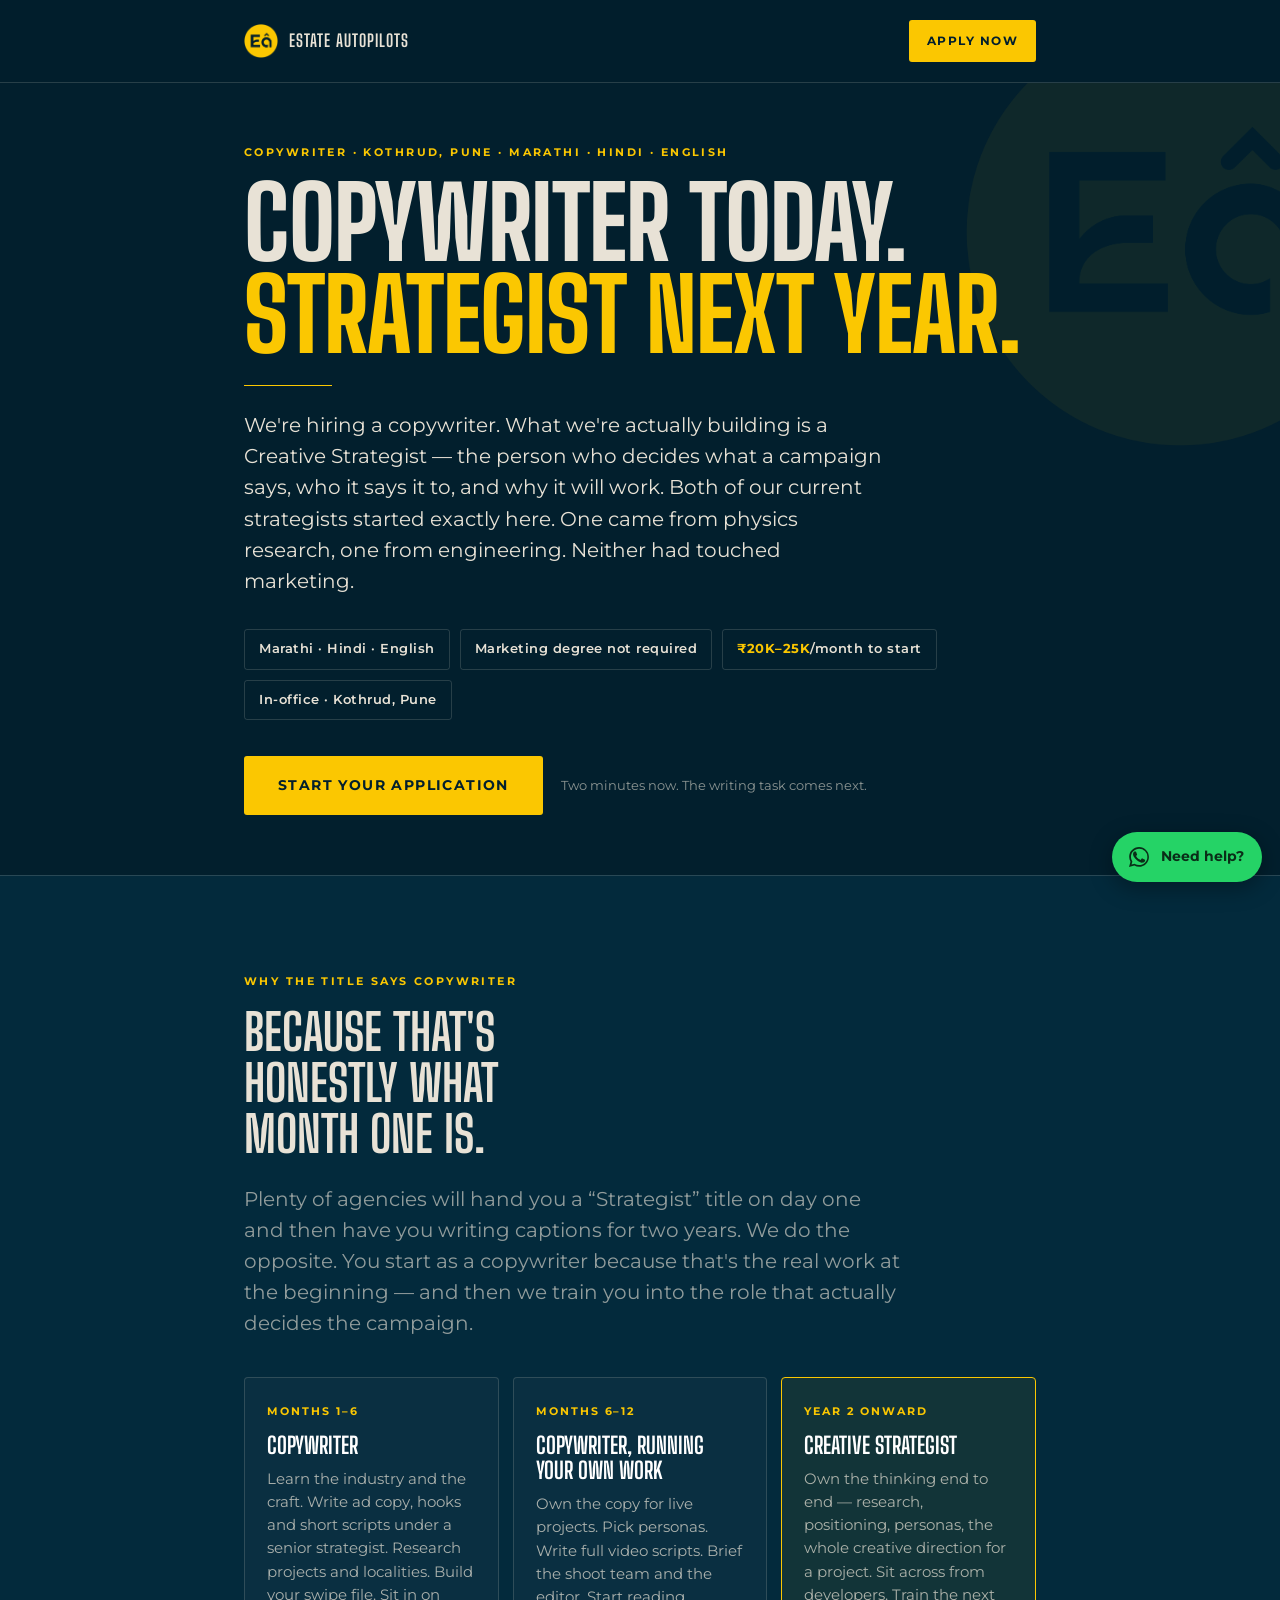
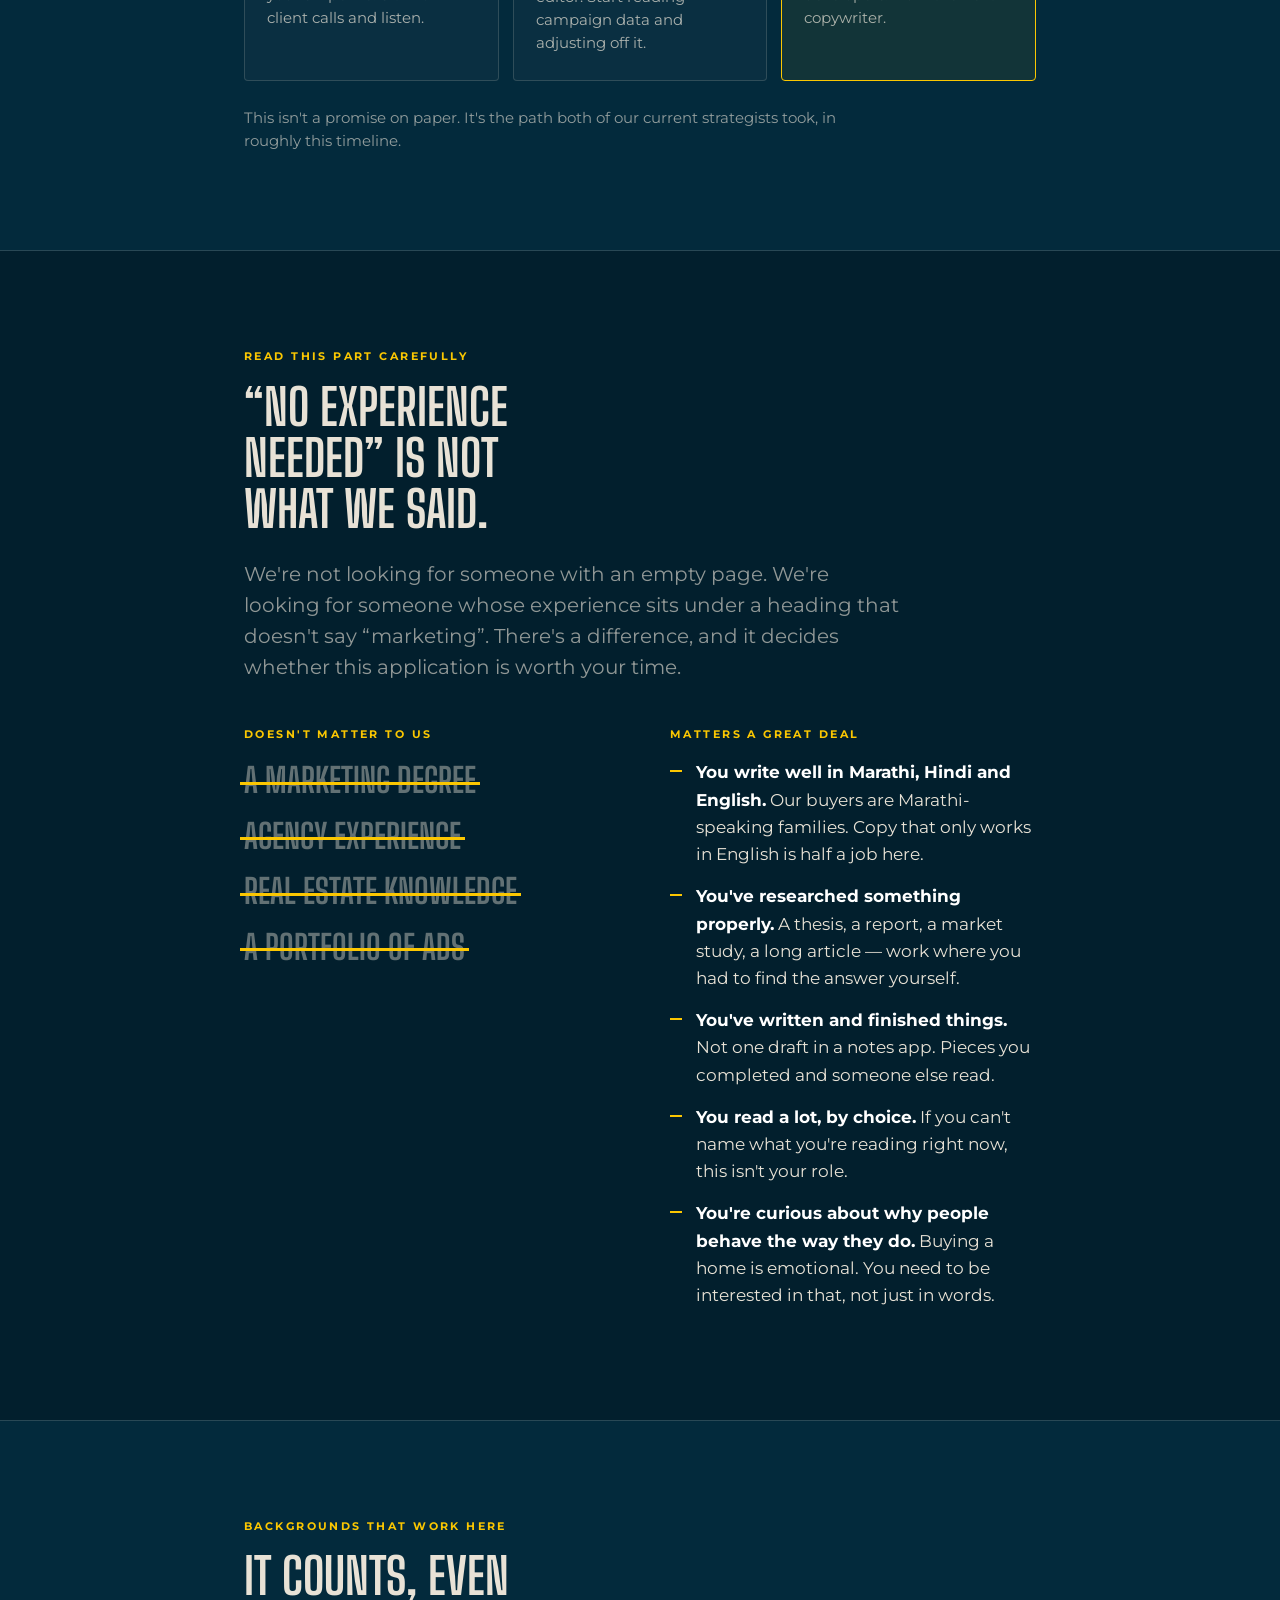
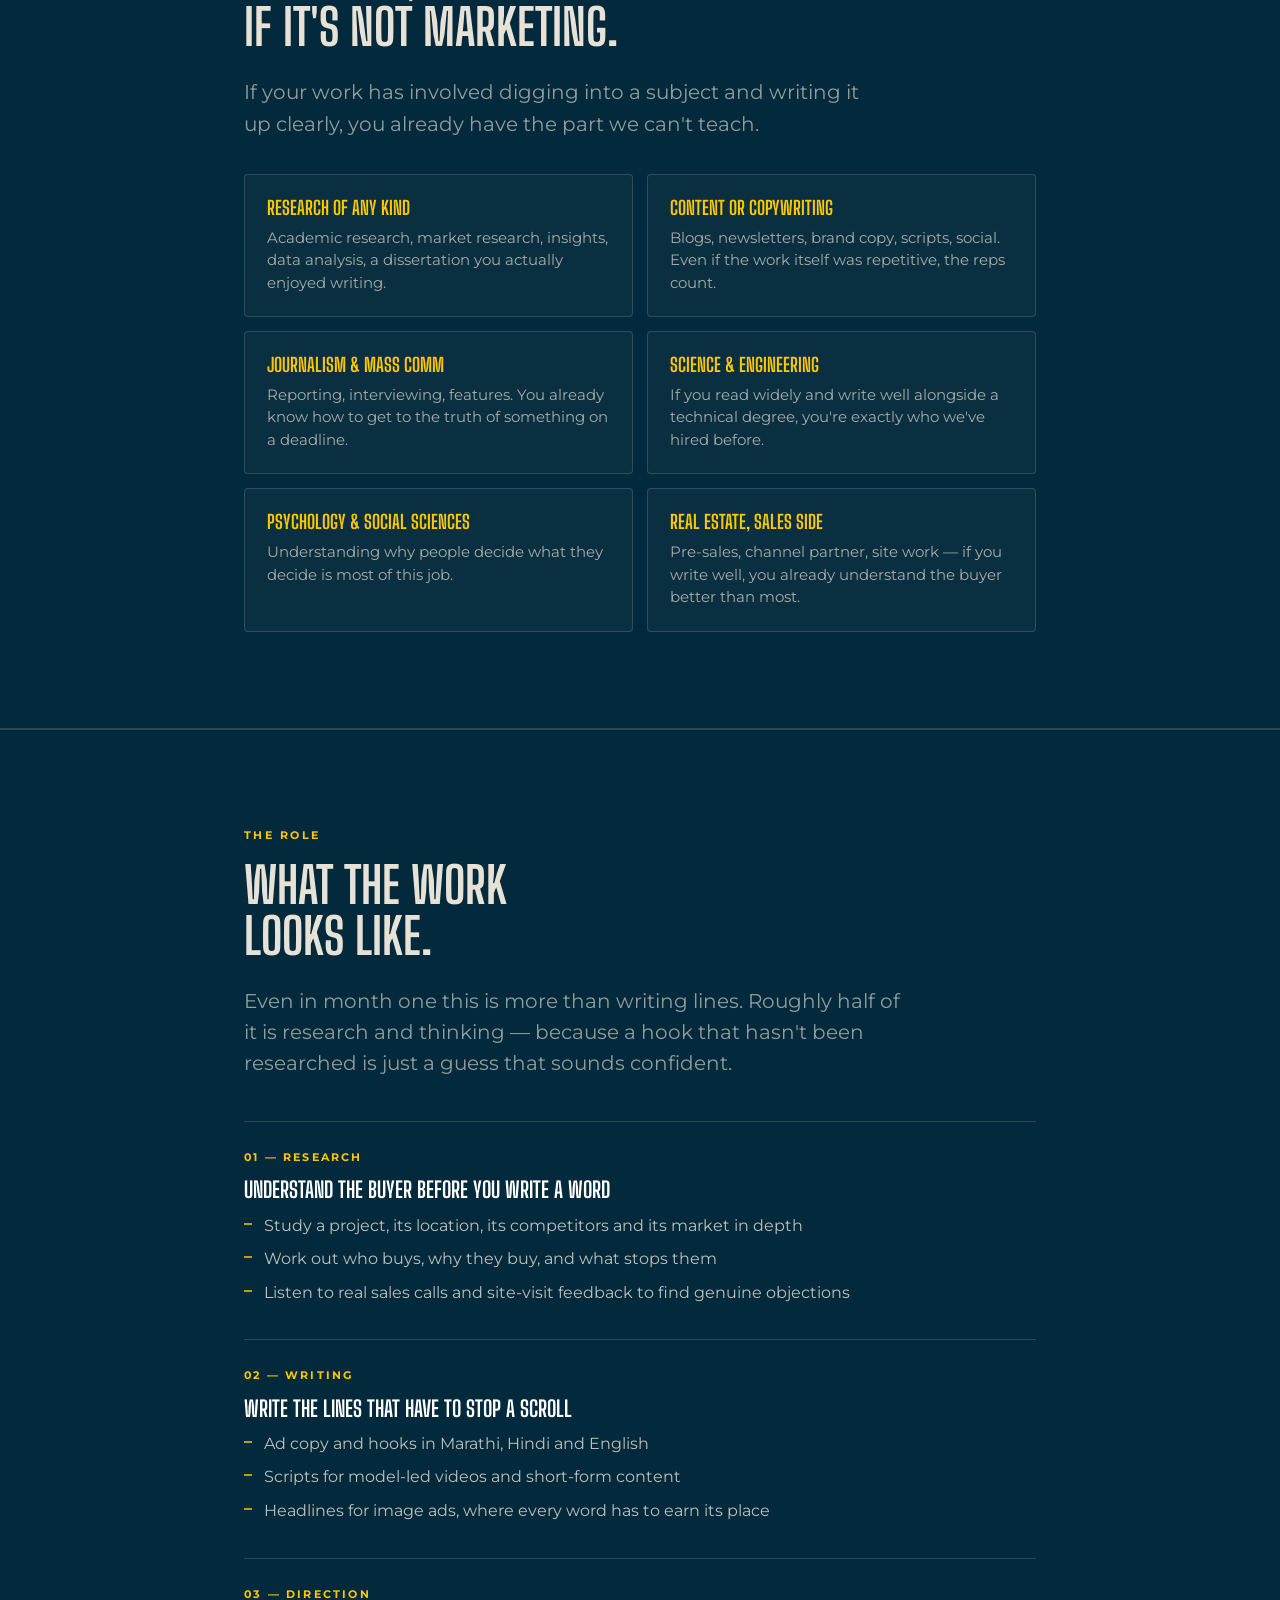
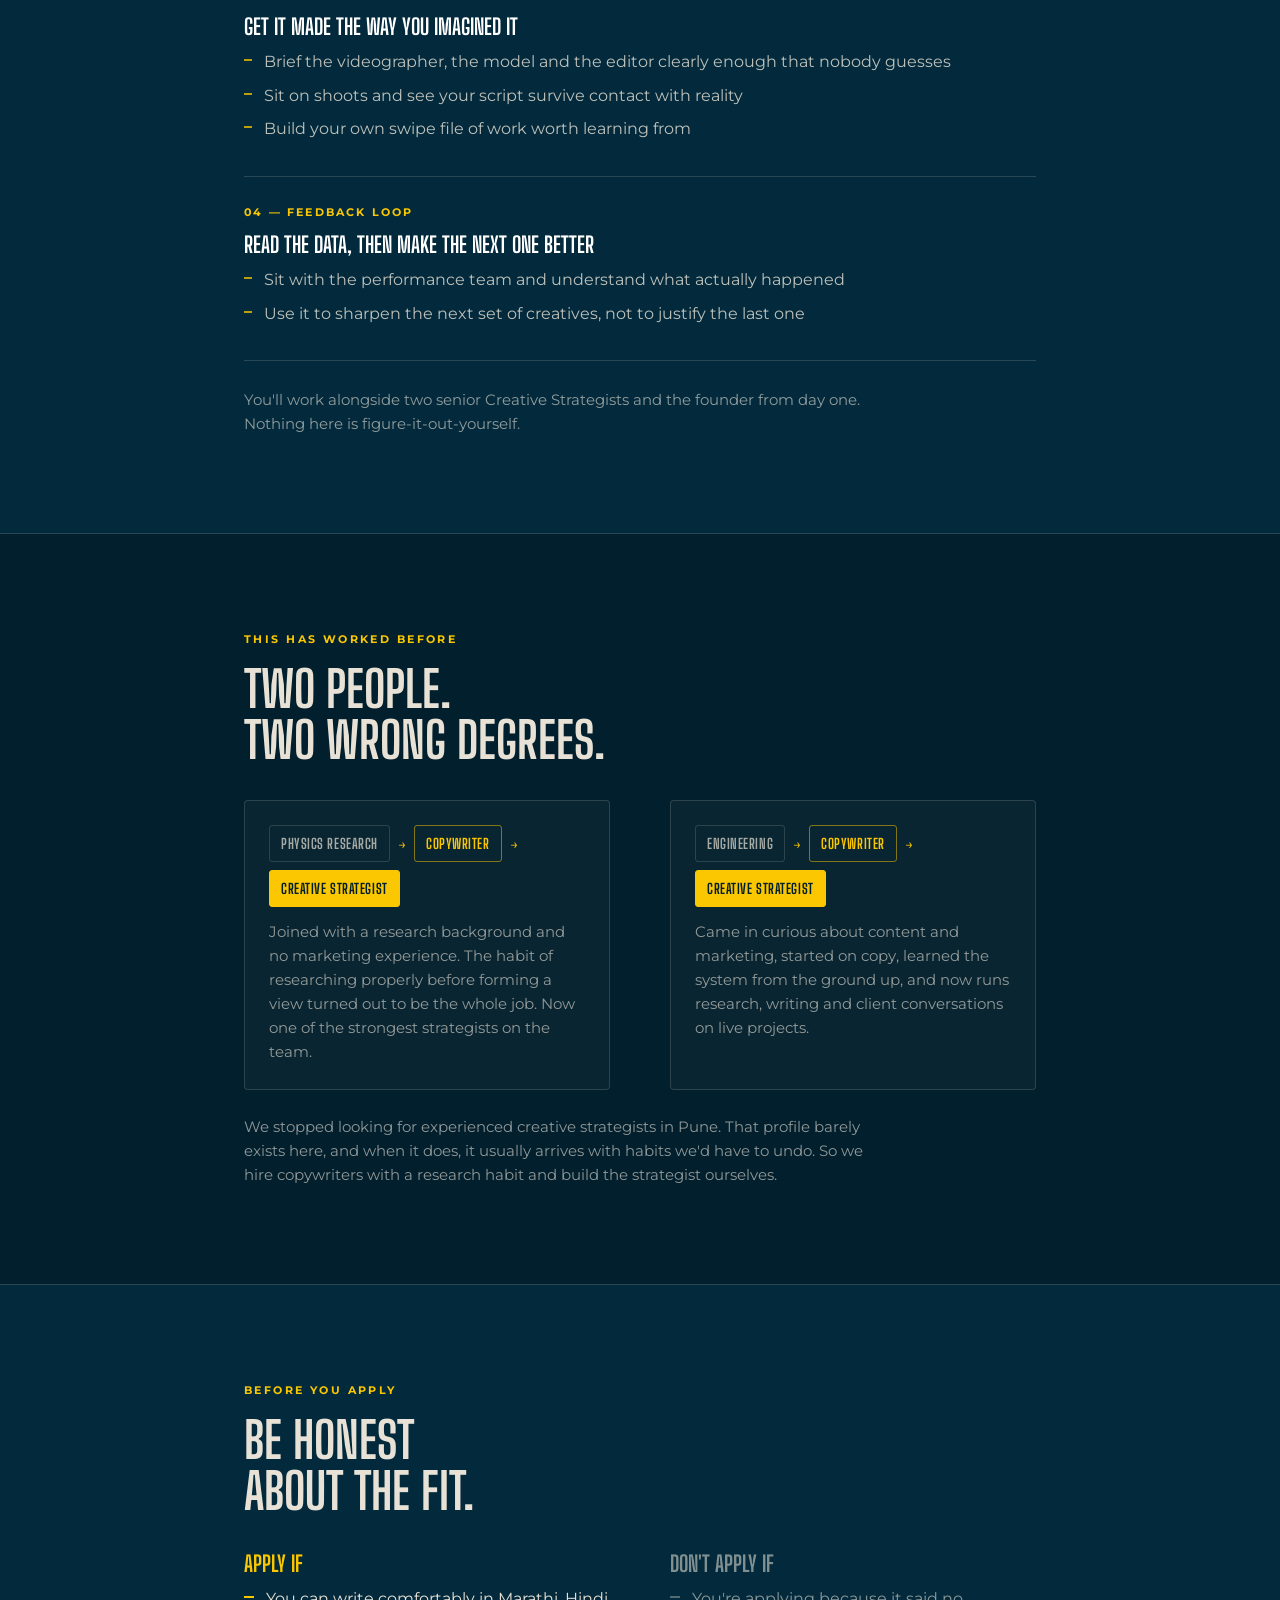
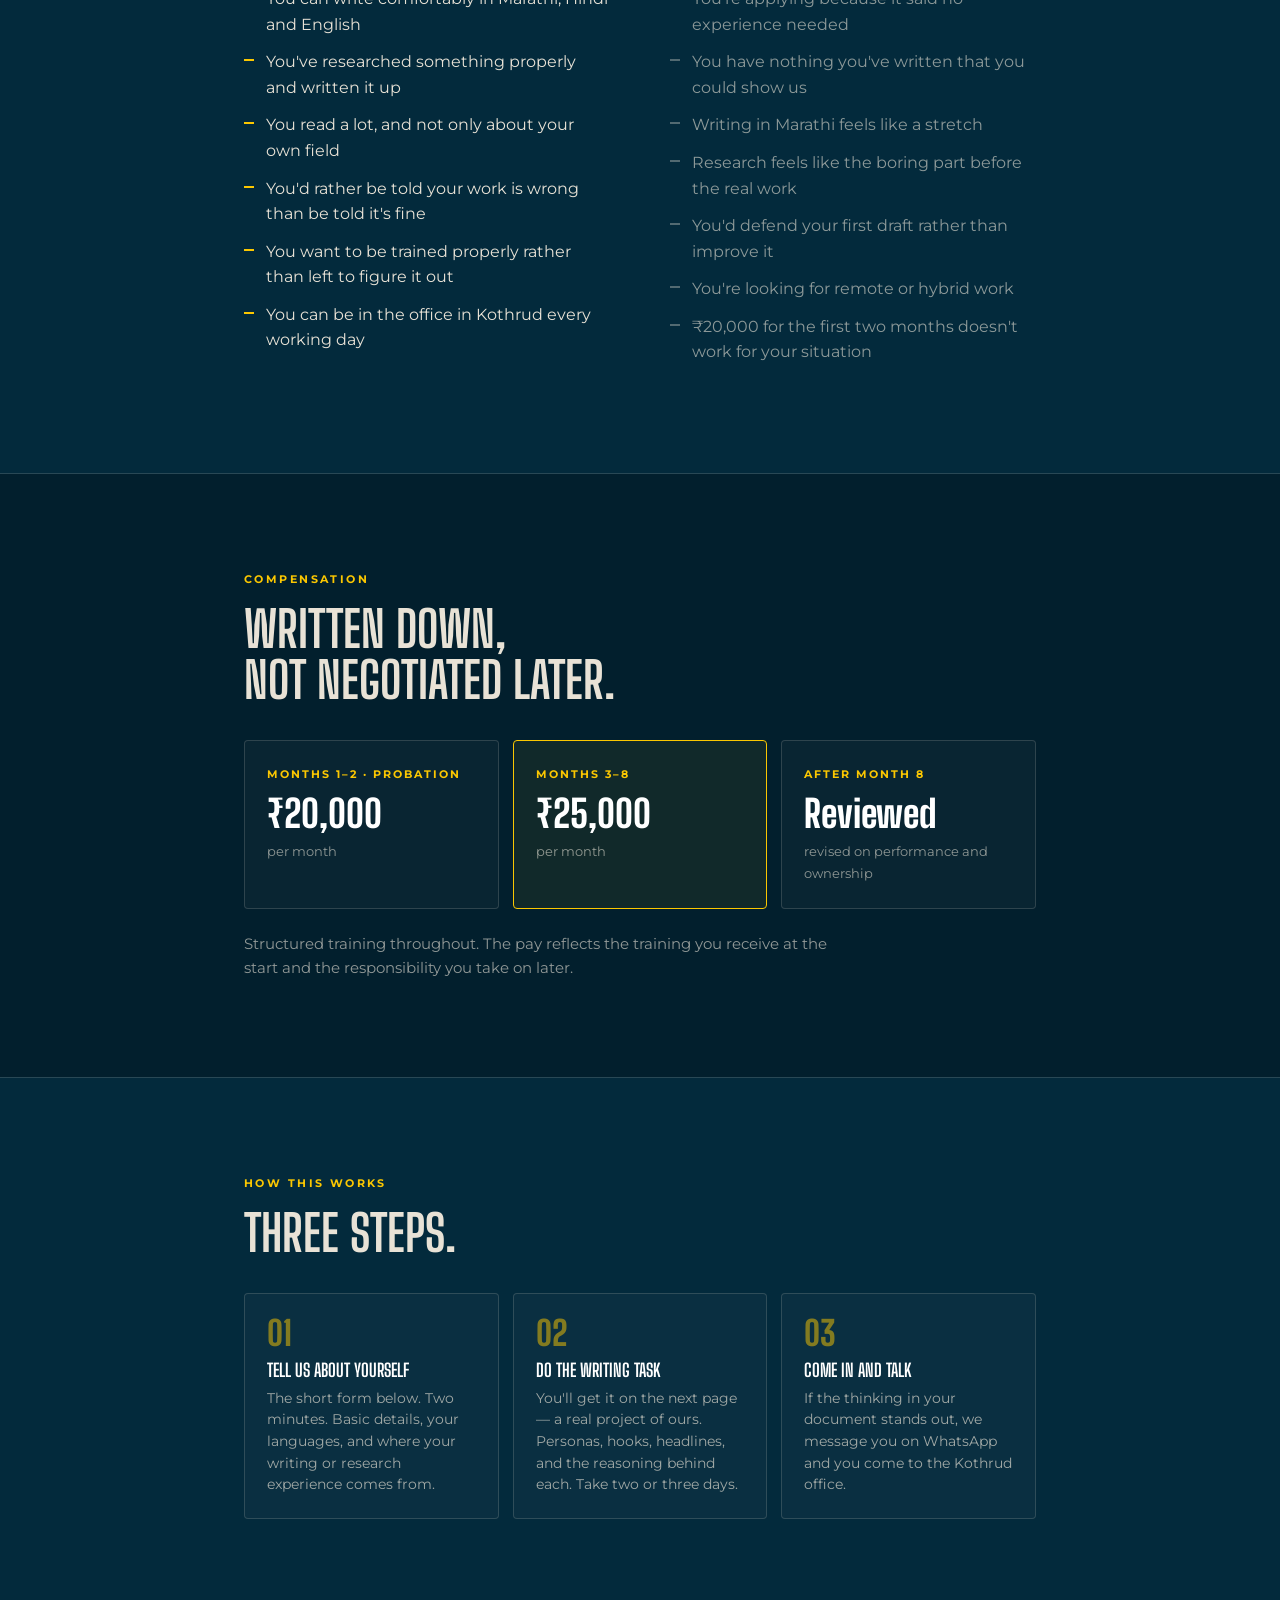
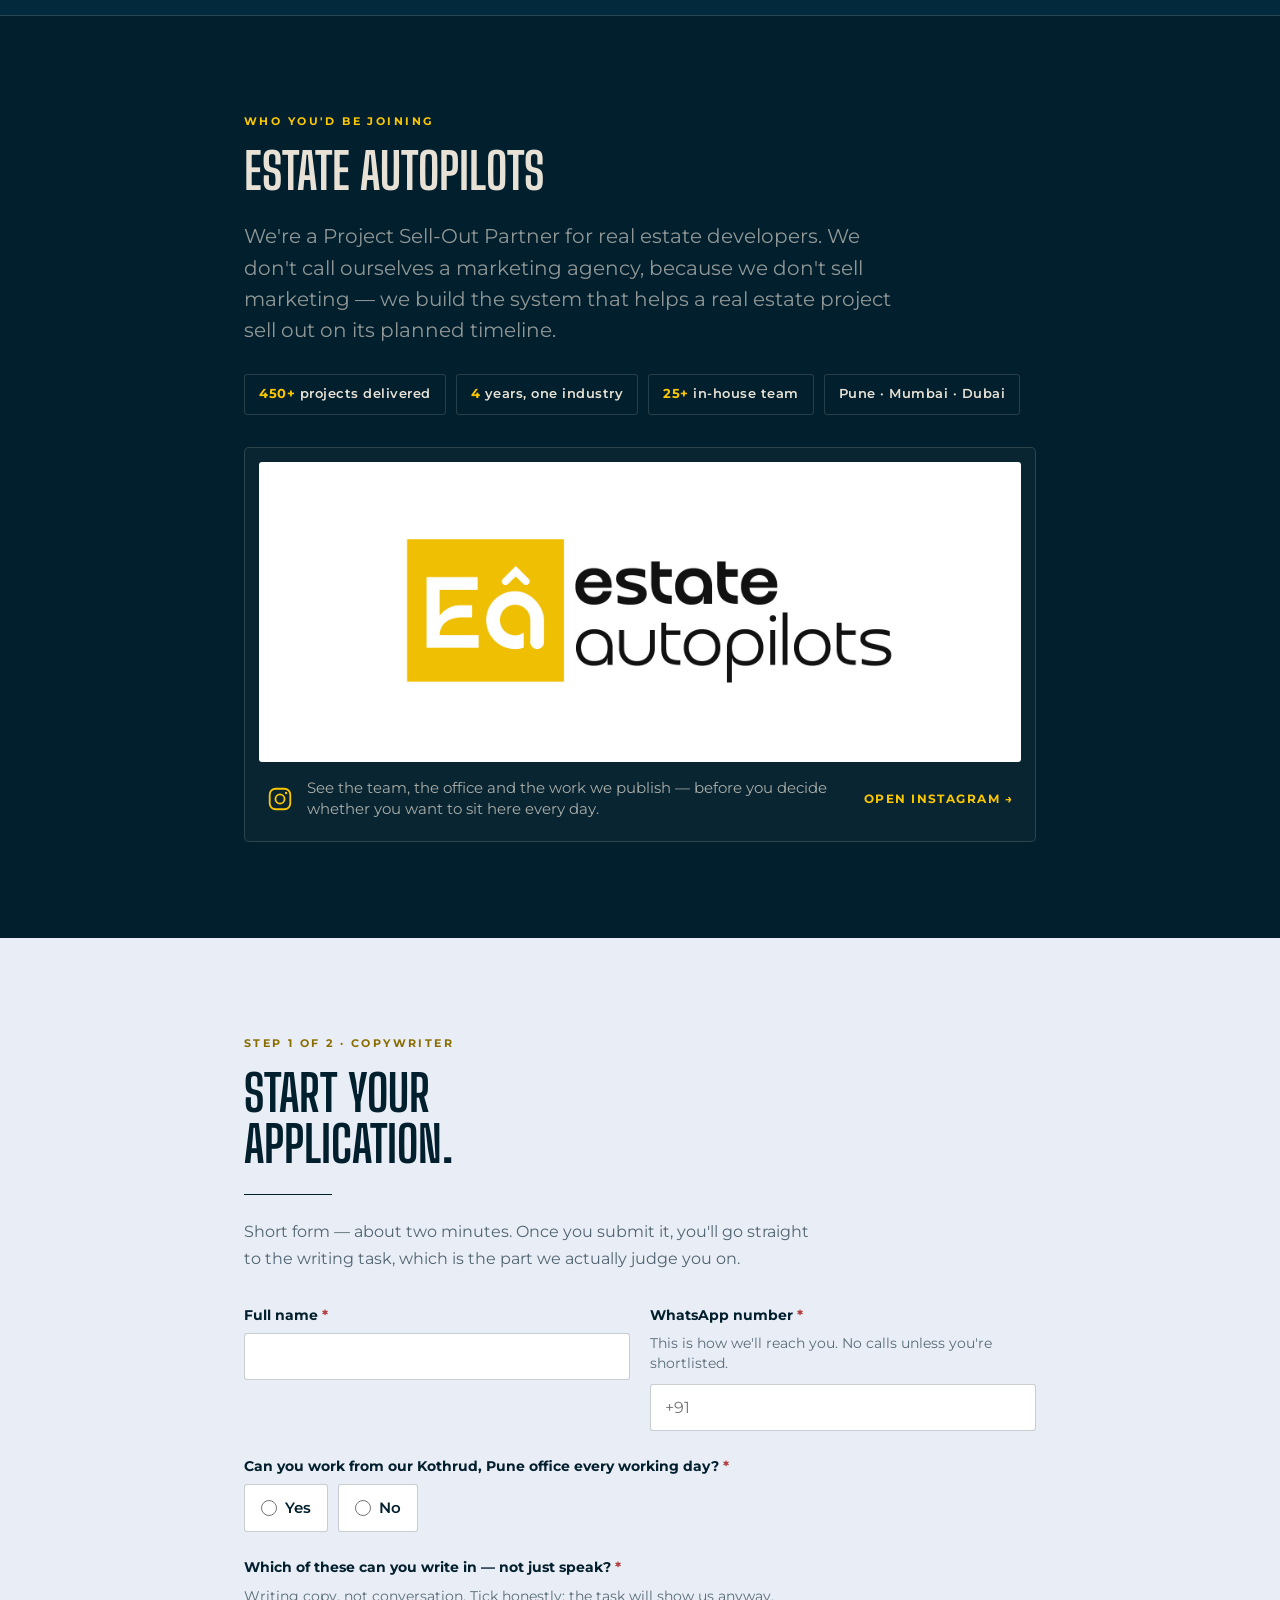
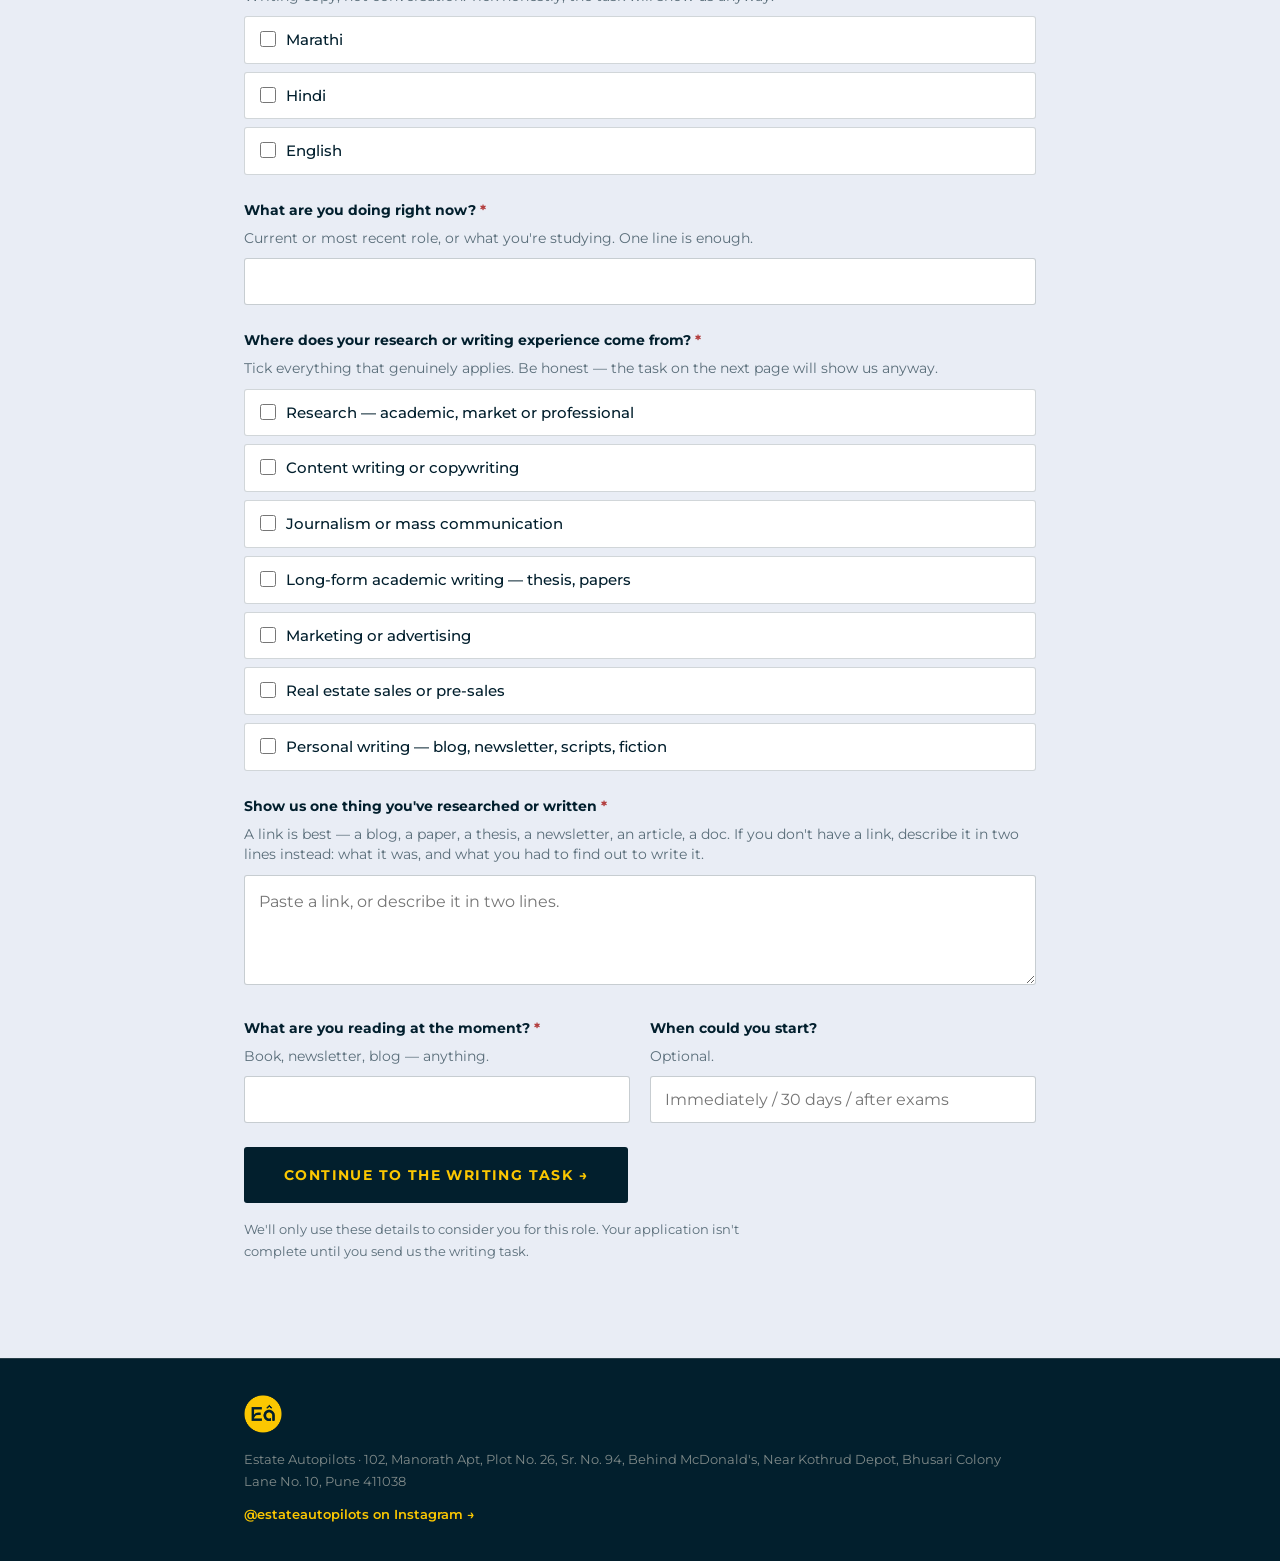
==== commit 4499e247: "refactor: update favicon path and remove legacy meta pixel script tags" ====
--- a/copywriter.html
+++ b/copywriter.html
@@ -24,7 +24,7 @@
 src="https://www.facebook.com/tr?id=919895820554758&ev=PageView&noscript=1"/></noscript>
 <!-- ============ END META PIXEL ============ -->
 
-<link rel="icon" type="image/png" href="[data-uri]">
+<link rel="icon" type="image/png" href="Artboard 3 copy.png">
 <link rel="preconnect" href="https://fonts.googleapis.com">
 <link rel="preconnect" href="https://fonts.gstatic.com" crossorigin>
 <link href="https://fonts.googleapis.com/css2?family=Big+Shoulders+Display:wght@500;700;800&family=Montserrat:wght@400;500;600;700&display=swap" rel="stylesheet">
@@ -65,7 +65,160 @@
 .btn{display:inline-block;background:var(--gold);color:var(--midnight);font-weight:700;font-size:14px;letter-spacing:.1em;text-transform:uppercase;padding:18px 34px;border-radius:3px;text-decoration:none;transition:box-shadow .2s ease,transform .12s ease}
 .btn:hover{box-shadow:0 0 0 5px rgba(251,199,1,.2)}
 .btn:active{transform:translateY(1px)}
-.ea-mark{background-image:url([data-uri]" alt="Estate Autopilots" width="34" height="34">
+.ea-mark{background-image:url('Artboard 3 copy.png');background-size:contain;background-repeat:no-repeat;background-position:center}
+footer{border-top:1px solid var(--line);padding:36px 0;font-size:13px;color:rgba(232,226,214,.55)}
+footer a{color:rgba(232,226,214,.75)}
+footer .footmark{width:38px;height:38px;display:block;margin-bottom:16px}
+footer .social{margin-top:12px;display:block}
+footer .social a{color:var(--gold);text-decoration:none;font-weight:600}
+footer .social a:hover{text-decoration:underline}
+
+/* ---------- hero ---------- */
+.hero{padding-top:60px;padding-bottom:60px;position:relative;overflow:hidden}
+.hero .watermark{position:absolute;top:-70px;right:-120px;width:440px;height:440px;opacity:.055;z-index:1;pointer-events:none}
+@media(max-width:820px){.hero .watermark{width:280px;height:280px;top:-60px;right:-90px;opacity:.05}}
+.hero .inner{position:relative;z-index:2}
+.hero h1 span{display:block}
+.facts{display:flex;flex-wrap:wrap;gap:10px;margin-top:32px}
+.fact{border:1px solid var(--line);border-radius:3px;padding:9px 14px;font-size:12.5px;font-weight:600;letter-spacing:.04em}
+.fact strong{color:var(--gold);font-weight:700}
+.cta-row{margin-top:36px;display:flex;flex-wrap:wrap;align-items:center;gap:18px}
+.cta-note{font-size:13px;color:rgba(232,226,214,.6)}
+
+/* ---------- two-col ---------- */
+.two{display:grid;gap:52px}
+@media(min-width:820px){.two{grid-template-columns:1fr 1fr;gap:60px}}
+
+/* ---------- strike ---------- */
+.strike-list{list-style:none;margin-top:8px}
+.strike-list li{font-family:var(--display);font-weight:700;font-size:clamp(22px,5.2vw,34px);line-height:1.16;text-transform:uppercase;color:rgba(232,226,214,.42);position:relative;display:inline-block;padding:2px 0;margin-bottom:12px}
+.strike-list li::after{content:"";position:absolute;left:-4px;top:52%;width:calc(100% + 8px);height:3px;background:var(--gold);transform:scaleX(0);transform-origin:left;animation:strike .5s cubic-bezier(.2,.7,.3,1) forwards}
+.strike-list li:nth-child(1)::after{animation-delay:.05s}
+.strike-list li:nth-child(2)::after{animation-delay:.16s}
+.strike-list li:nth-child(3)::after{animation-delay:.27s}
+.strike-list li:nth-child(4)::after{animation-delay:.38s}
+@keyframes strike{to{transform:scaleX(1)}}
+.need-list{list-style:none;margin-top:8px}
+.need-list li{font-size:16.5px;padding-left:26px;position:relative;margin-bottom:15px}
+.need-list li::before{content:"";position:absolute;left:0;top:11px;width:12px;height:2px;background:var(--gold)}
+.need-list li strong{color:#fff;font-weight:700}
+
+/* ---------- ladder ---------- */
+.ladder{display:grid;gap:14px;margin-top:38px}
+@media(min-width:820px){.ladder{grid-template-columns:repeat(3,1fr)}}
+.rung{border:1px solid var(--line);border-radius:4px;padding:24px 22px;background:rgba(232,226,214,.03);position:relative}
+.rung.live{border-color:var(--gold);background:rgba(251,199,1,.06)}
+.rung .when{font-size:11px;font-weight:700;letter-spacing:.18em;text-transform:uppercase;color:var(--gold);margin-bottom:12px}
+.rung h4{font-family:var(--display);font-weight:700;font-size:23px;text-transform:uppercase;color:#fff;margin-bottom:10px;line-height:1.1}
+.rung p{font-size:14.5px;color:rgba(232,226,214,.72);margin:0;line-height:1.6}
+
+/* ---------- counts ---------- */
+.counts{display:grid;gap:14px;margin-top:34px}
+@media(min-width:700px){.counts{grid-template-columns:repeat(2,1fr)}}
+.count{border:1px solid var(--line);border-radius:4px;padding:22px;background:rgba(232,226,214,.03)}
+.count h4{font-family:var(--display);font-weight:700;font-size:19px;text-transform:uppercase;color:var(--gold);margin-bottom:8px;line-height:1.15}
+.count p{font-size:14.5px;color:rgba(232,226,214,.7);margin:0;line-height:1.55}
+
+/* ---------- do blocks ---------- */
+.do{padding:26px 0;border-top:1px solid var(--line)}
+.do:last-child{border-bottom:1px solid var(--line)}
+.do .lbl{font-size:11px;font-weight:700;letter-spacing:.2em;text-transform:uppercase;color:var(--gold);margin-bottom:11px;display:block}
+.do ul{list-style:none;margin-top:10px}
+.do ul li{padding-left:20px;position:relative;margin-bottom:8px;font-size:15.5px;color:rgba(232,226,214,.82)}
+.do ul li::before{content:"";position:absolute;left:0;top:10px;width:8px;height:2px;background:rgba(251,199,1,.75)}
+
+/* ---------- paths ---------- */
+.path{border:1px solid var(--line);border-radius:4px;padding:24px;background:rgba(232,226,214,.03)}
+.chain{display:flex;flex-wrap:wrap;align-items:center;gap:8px;margin-bottom:14px}
+.chip{font-family:var(--display);font-weight:700;font-size:14px;text-transform:uppercase;letter-spacing:.04em;border:1px solid var(--line);border-radius:3px;padding:6px 11px;color:rgba(232,226,214,.7)}
+.chip.now{background:var(--gold);color:var(--midnight);border-color:var(--gold)}
+.chip.now-soft{border-color:rgba(251,199,1,.5);color:var(--gold)}
+.arrow{color:var(--gold);font-size:14px;line-height:1}
+
+/* ---------- fit ---------- */
+.fitcol h3{color:var(--gold)}
+.fitcol.no h3{color:rgba(232,226,214,.55)}
+.fitcol ul{list-style:none}
+.fitcol li{padding-left:22px;position:relative;margin-bottom:12px;font-size:15.5px}
+.fitcol li::before{content:"";position:absolute;left:0;top:10px;width:10px;height:2px;background:var(--gold)}
+.fitcol.no li{color:rgba(232,226,214,.6)}
+.fitcol.no li::before{background:rgba(232,226,214,.35)}
+
+/* ---------- pay ---------- */
+.pay{display:grid;gap:14px;margin-top:8px}
+@media(min-width:760px){.pay{grid-template-columns:repeat(3,1fr)}}
+.paycard{border:1px solid var(--line);border-radius:4px;padding:24px 22px;background:rgba(232,226,214,.03)}
+.paycard.live{border-color:var(--gold);background:rgba(251,199,1,.06)}
+.paycard .when{font-size:11px;font-weight:700;letter-spacing:.18em;text-transform:uppercase;color:var(--gold);margin-bottom:12px}
+.paycard .amt{font-family:var(--display);font-weight:800;font-size:38px;line-height:1;color:#fff}
+.paycard .per{font-size:13px;color:rgba(232,226,214,.6);margin-top:8px}
+
+/* ---------- process strip ---------- */
+.steps{display:grid;gap:14px;margin-top:8px}
+@media(min-width:760px){.steps{grid-template-columns:repeat(3,1fr)}}
+.step{border:1px solid var(--line);border-radius:4px;padding:22px;background:rgba(232,226,214,.03);position:relative}
+.step .n{font-family:var(--display);font-weight:800;font-size:34px;line-height:1;color:var(--gold);opacity:.5;margin-bottom:10px}
+.step h4{font-family:var(--display);font-weight:700;font-size:18px;text-transform:uppercase;color:#fff;margin-bottom:7px;line-height:1.15}
+.step p{font-size:14px;color:rgba(232,226,214,.68);margin:0;line-height:1.55}
+
+/* ---------- instagram ---------- */
+.ig{display:block;text-decoration:none;border:1px solid var(--line);border-radius:5px;background:rgba(232,226,214,.03);padding:14px;margin-top:32px;transition:border-color .2s ease,background .2s ease}
+.ig:hover{border-color:var(--gold);background:rgba(251,199,1,.05)}
+.ig .shot{display:block;width:100%;height:auto;background:#fff;border-radius:3px}
+.ig .foot{display:flex;align-items:center;gap:14px;flex-wrap:wrap;padding:16px 8px 6px}
+.ig .glyph{flex:0 0 auto;width:26px;height:26px;color:var(--gold)}
+.ig .sub{flex:1 1 240px;min-width:0;font-size:14.5px;color:rgba(232,226,214,.72);line-height:1.5}
+.ig .go{font-size:12px;font-weight:700;letter-spacing:.12em;text-transform:uppercase;color:var(--gold);white-space:nowrap}
+
+/* ---------- form ---------- */
+.formwrap{background:var(--concrete);color:var(--midnight)}
+.formwrap .kicker{color:#8a6d00}
+.formwrap h2{color:var(--midnight)}
+.formwrap .muted{color:rgba(2,31,45,.66)}
+.formwrap .rule{background:var(--midnight)}
+form{margin-top:32px}
+.field{margin-bottom:24px}
+.grid2{display:grid;gap:0 20px}
+@media(min-width:640px){.grid2{grid-template-columns:1fr 1fr}}
+label{display:block;font-size:14px;font-weight:700;color:var(--midnight);margin-bottom:6px}
+label .req{color:#b23b3b}
+.hint{font-size:13.5px;color:rgba(2,31,45,.62);margin-bottom:10px;line-height:1.5}
+input[type=text],input[type=tel],input[type=email],input[type=url],textarea{width:100%;font-family:var(--body);font-size:16px;color:var(--midnight);background:#fff;border:1px solid rgba(2,31,45,.22);border-radius:3px;padding:13px 14px;transition:border-color .15s ease,box-shadow .15s ease}
+textarea{min-height:110px;resize:vertical;line-height:1.6}
+input:focus,textarea:focus{outline:none;border-color:var(--midnight);box-shadow:0 0 0 3px rgba(251,199,1,.55)}
+.radio-row{display:flex;gap:10px;flex-wrap:wrap;margin-top:4px}
+.radio-row label{display:flex;align-items:center;gap:8px;font-weight:600;font-size:15px;border:1px solid rgba(2,31,45,.22);background:#fff;border-radius:3px;padding:11px 16px;cursor:pointer;margin:0}
+.radio-row input{accent-color:var(--midnight);width:16px;height:16px}
+.checks{display:grid;gap:8px;margin-top:4px}
+.checks label{display:flex;align-items:flex-start;gap:10px;font-weight:500;font-size:15px;line-height:1.45;border:1px solid rgba(2,31,45,.18);background:#fff;border-radius:3px;padding:12px 15px;cursor:pointer;margin:0;transition:border-color .15s ease}
+.checks label:hover{border-color:rgba(2,31,45,.45)}
+.checks input{accent-color:var(--midnight);width:16px;height:16px;margin-top:2px;flex:0 0 auto}
+.submit{background:var(--midnight);color:var(--gold);border:none;cursor:pointer;font-family:var(--body);font-weight:700;font-size:14px;letter-spacing:.1em;text-transform:uppercase;padding:19px 40px;border-radius:3px;width:100%;transition:box-shadow .2s ease}
+@media(min-width:600px){.submit{width:auto}}
+.submit:hover{box-shadow:0 0 0 4px rgba(2,31,45,.18)}
+.submit:disabled{opacity:.6;cursor:wait}
+.consent{font-size:13px;color:rgba(2,31,45,.62);margin-top:16px;max-width:560px}
+.err{color:#b23b3b;font-size:14px;font-weight:600;margin-top:14px;display:none}
+.err.show{display:block}
+
+/* ---------- whatsapp float ---------- */
+.wa{position:fixed;right:18px;bottom:18px;z-index:90;display:flex;align-items:center;gap:10px;background:#25D366;color:#0a2e18;text-decoration:none;border-radius:999px;padding:13px 18px 13px 15px;font-family:var(--body);font-size:14px;font-weight:700;box-shadow:0 6px 22px rgba(0,0,0,.34);transition:transform .15s ease,box-shadow .2s ease}
+.wa:hover{transform:translateY(-2px);box-shadow:0 9px 26px rgba(0,0,0,.4)}
+.wa:active{transform:translateY(0)}
+.wa svg{width:24px;height:24px;flex:0 0 auto;fill:#0a2e18}
+@media(max-width:640px){.wa{right:14px;bottom:14px;padding:14px;gap:0}.wa .walabel{display:none}}
+
+/* ---------- a11y ---------- */
+a:focus-visible,button:focus-visible,input:focus-visible,textarea:focus-visible,select:focus-visible{outline:2px solid var(--gold);outline-offset:3px}
+@media(prefers-reduced-motion:reduce){*{animation:none!important;transition:none!important}html{scroll-behavior:auto}.strike-list li::after{transform:scaleX(1)}}
+</style>
+</head>
+<body>
+
+<header>
+  <div class="wrap headbar">
+    <a class="logo" href="#top" aria-label="Estate Autopilots">
+      <img class="mark" src="Artboard 3 copy.png" alt="Estate Autopilots" width="34" height="34">
       <span class="name">Estate Autopilots</span>
     </a>
     <a class="headcta" href="#apply">Apply now</a>
@@ -412,7 +565,7 @@
     </div>
 
     <a class="ig" href="https://www.instagram.com/estateautopilots/" target="_blank" rel="noopener">
-      <img class="shot" src="[data-uri]" alt="Estate Autopilots on Instagram" width="820" height="277" loading="lazy">
+      <img class="shot" src="Artboard 6.jpg.jpeg" alt="Estate Autopilots on Instagram" width="820" height="277" loading="lazy">
       <span class="foot">
         <svg class="glyph" viewBox="0 0 24 24" fill="none" stroke="currentColor" stroke-width="1.7" stroke-linecap="round" stroke-linejoin="round" aria-hidden="true"><rect x="2.5" y="2.5" width="19" height="19" rx="5.5"/><circle cx="12" cy="12" r="4.2"/><circle cx="17.6" cy="6.4" r="1.1" fill="currentColor" stroke="none"/></svg>
         <span class="sub">See the team, the office and the work we publish — before you decide whether you want to sit here every day.</span>
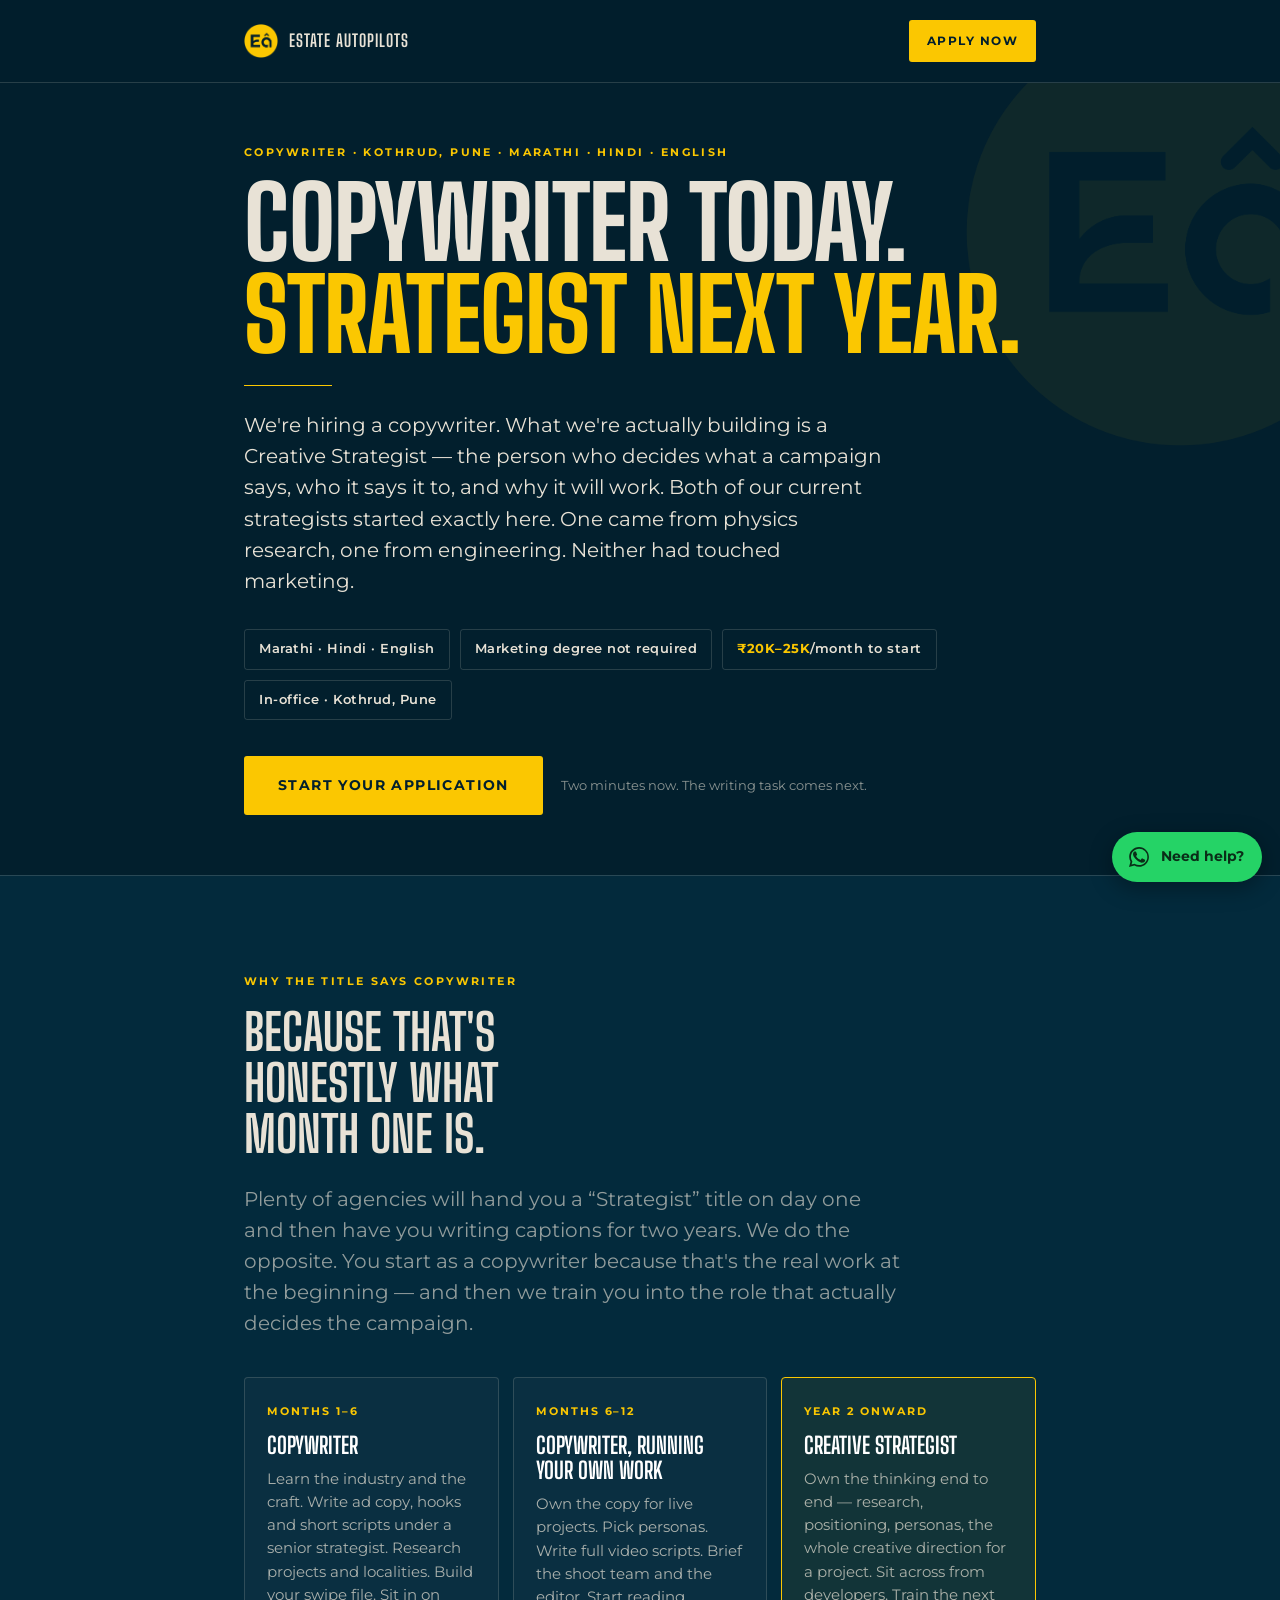
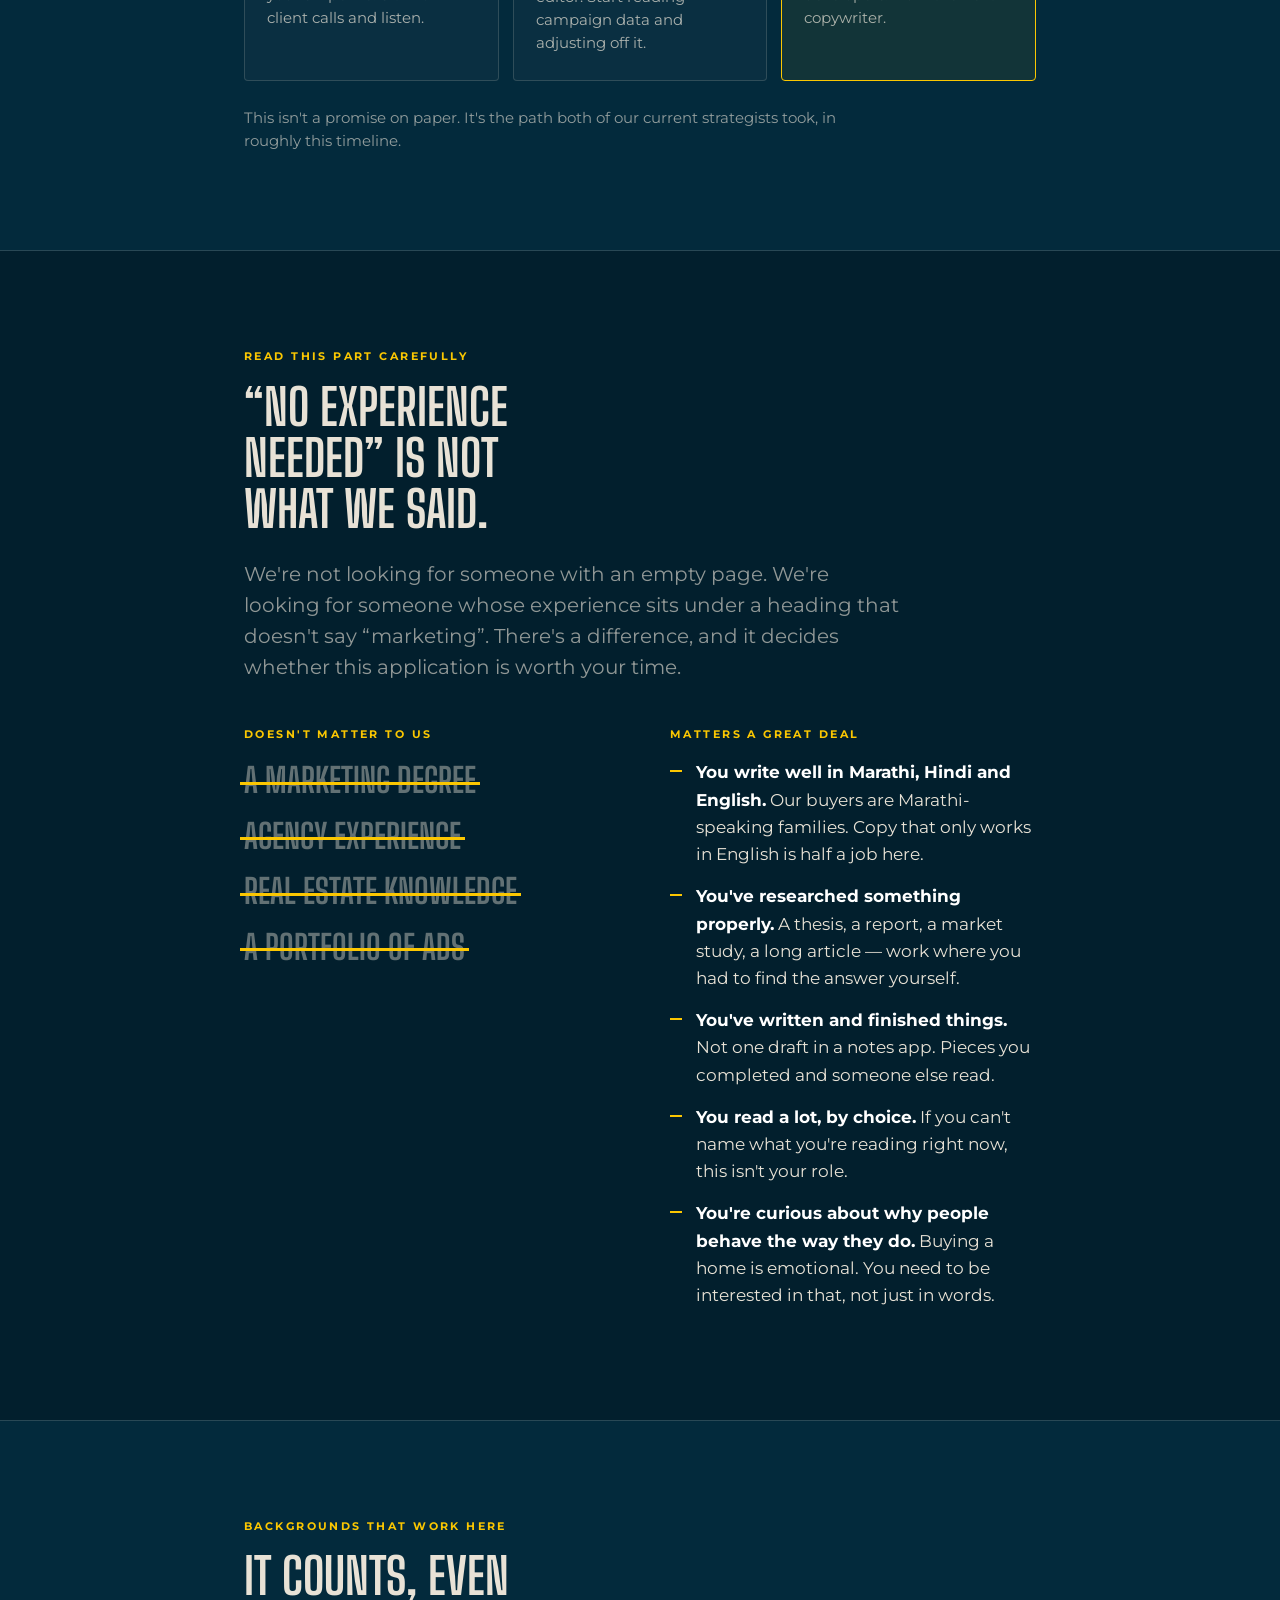
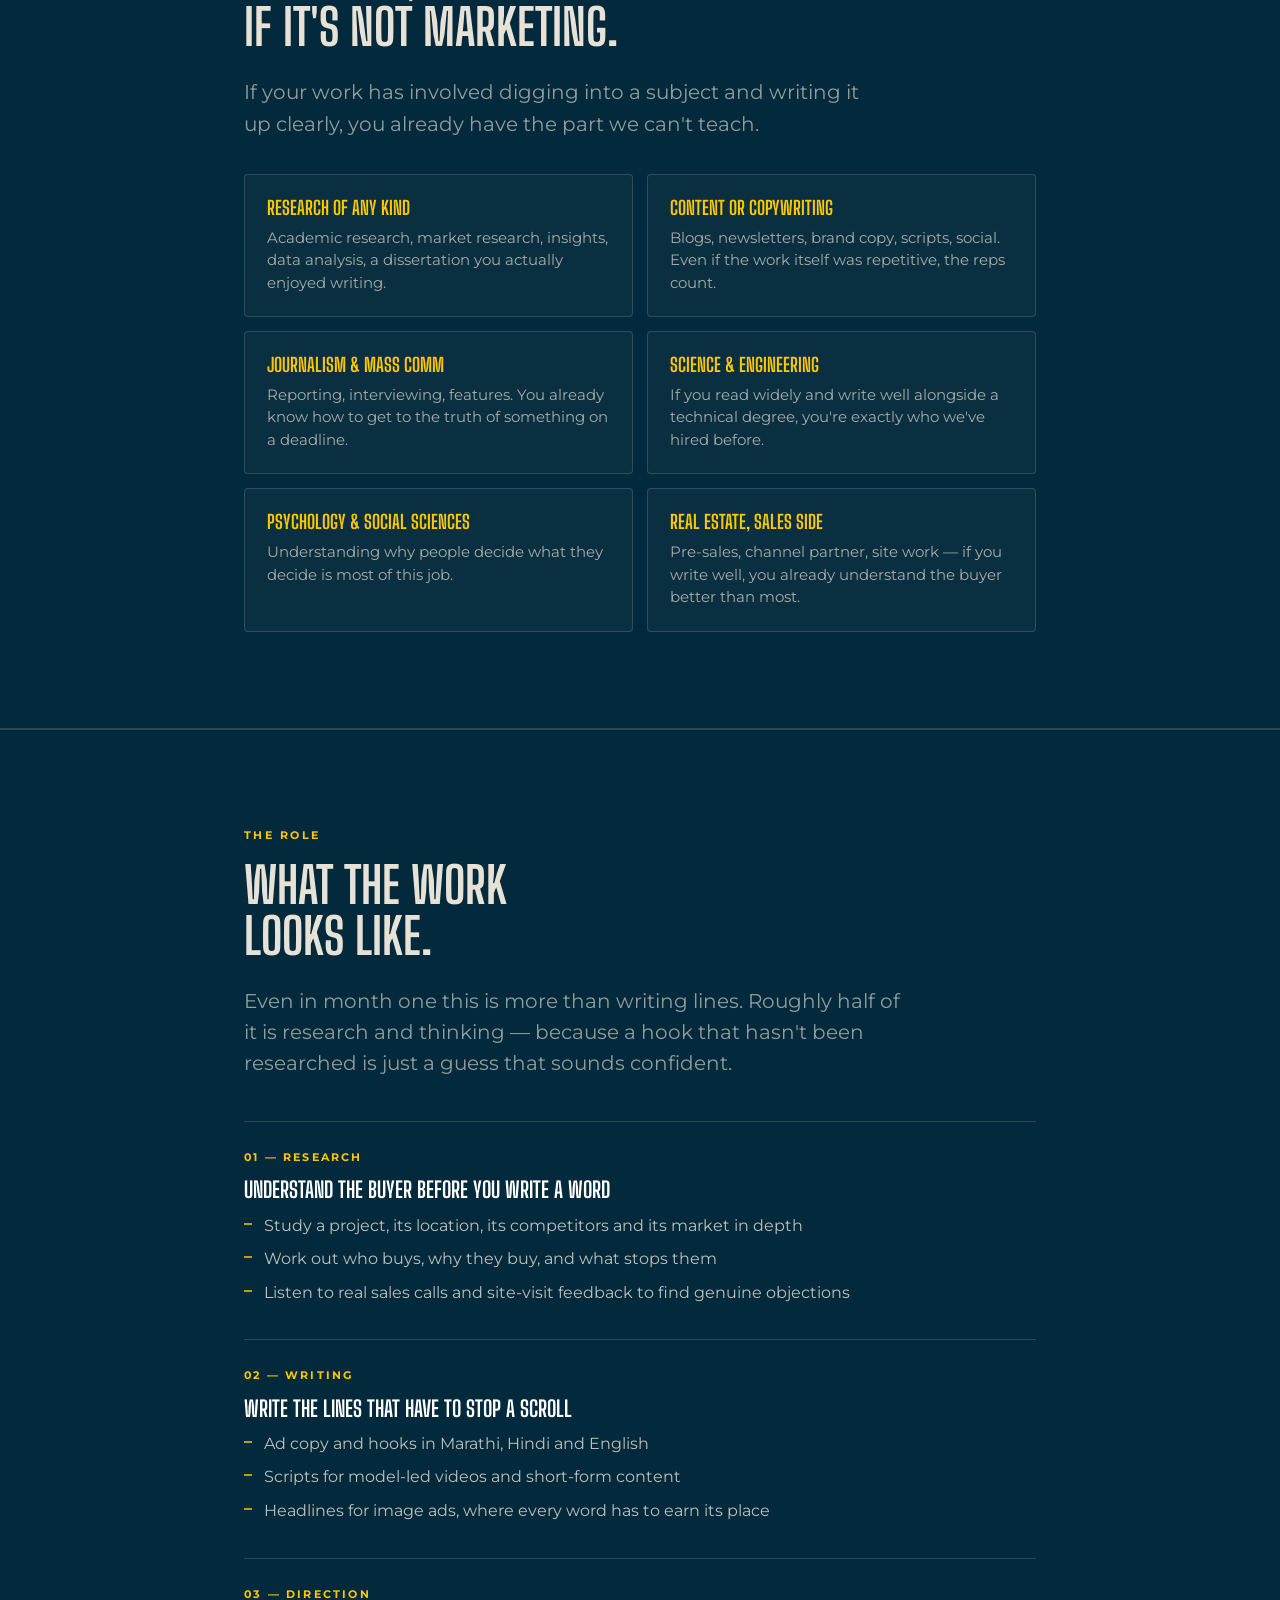
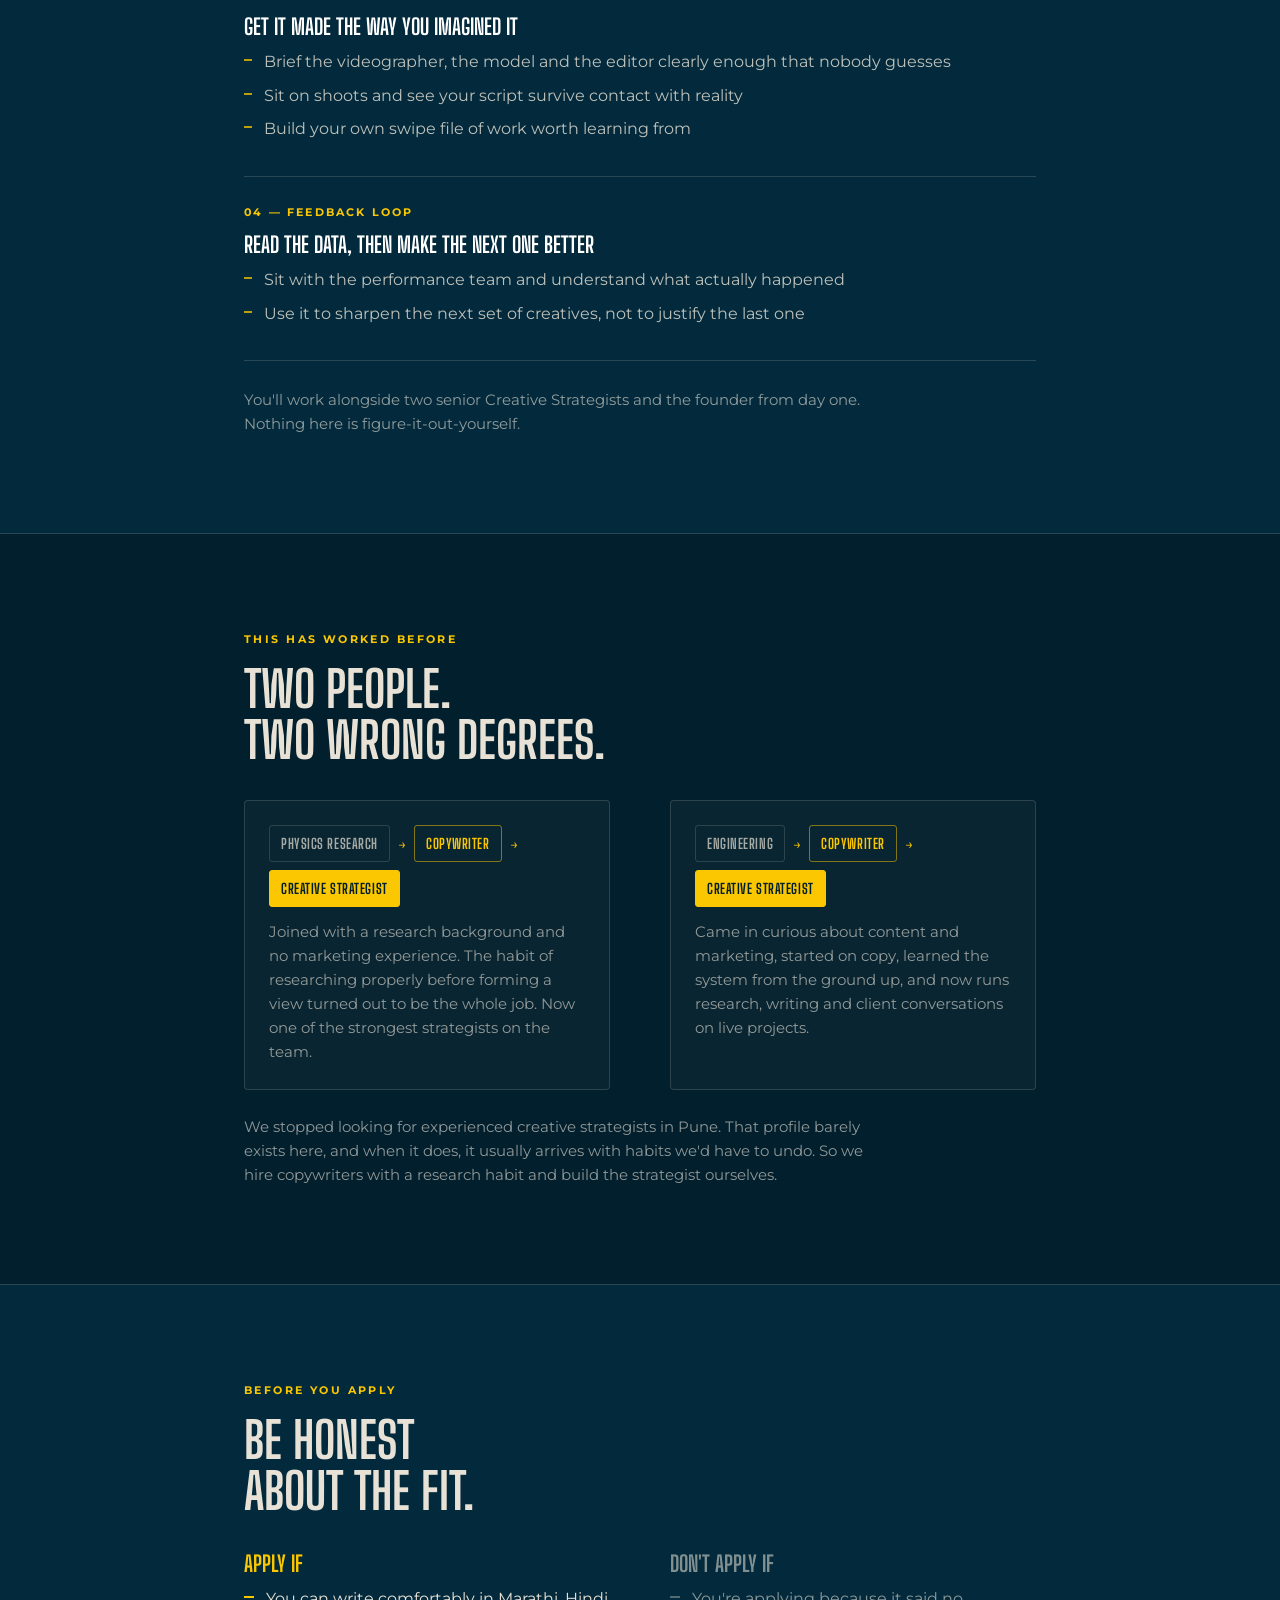
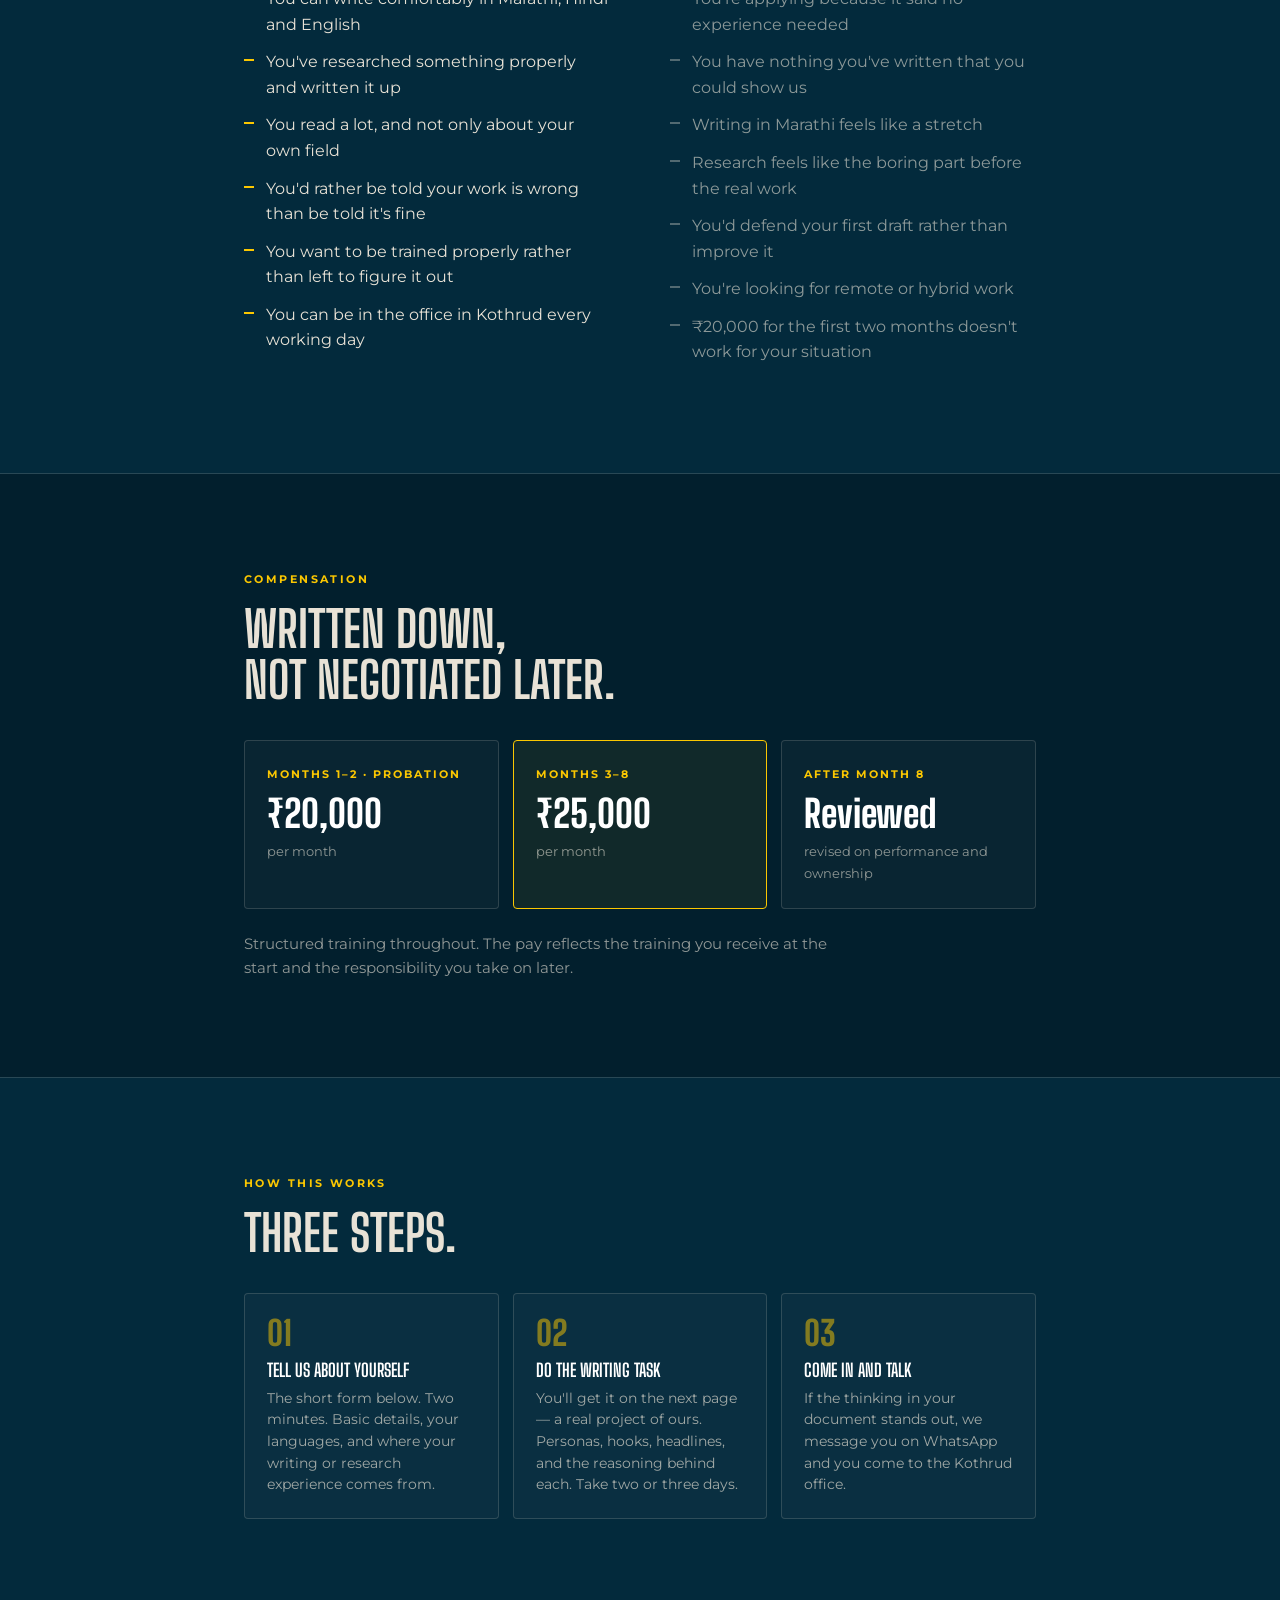
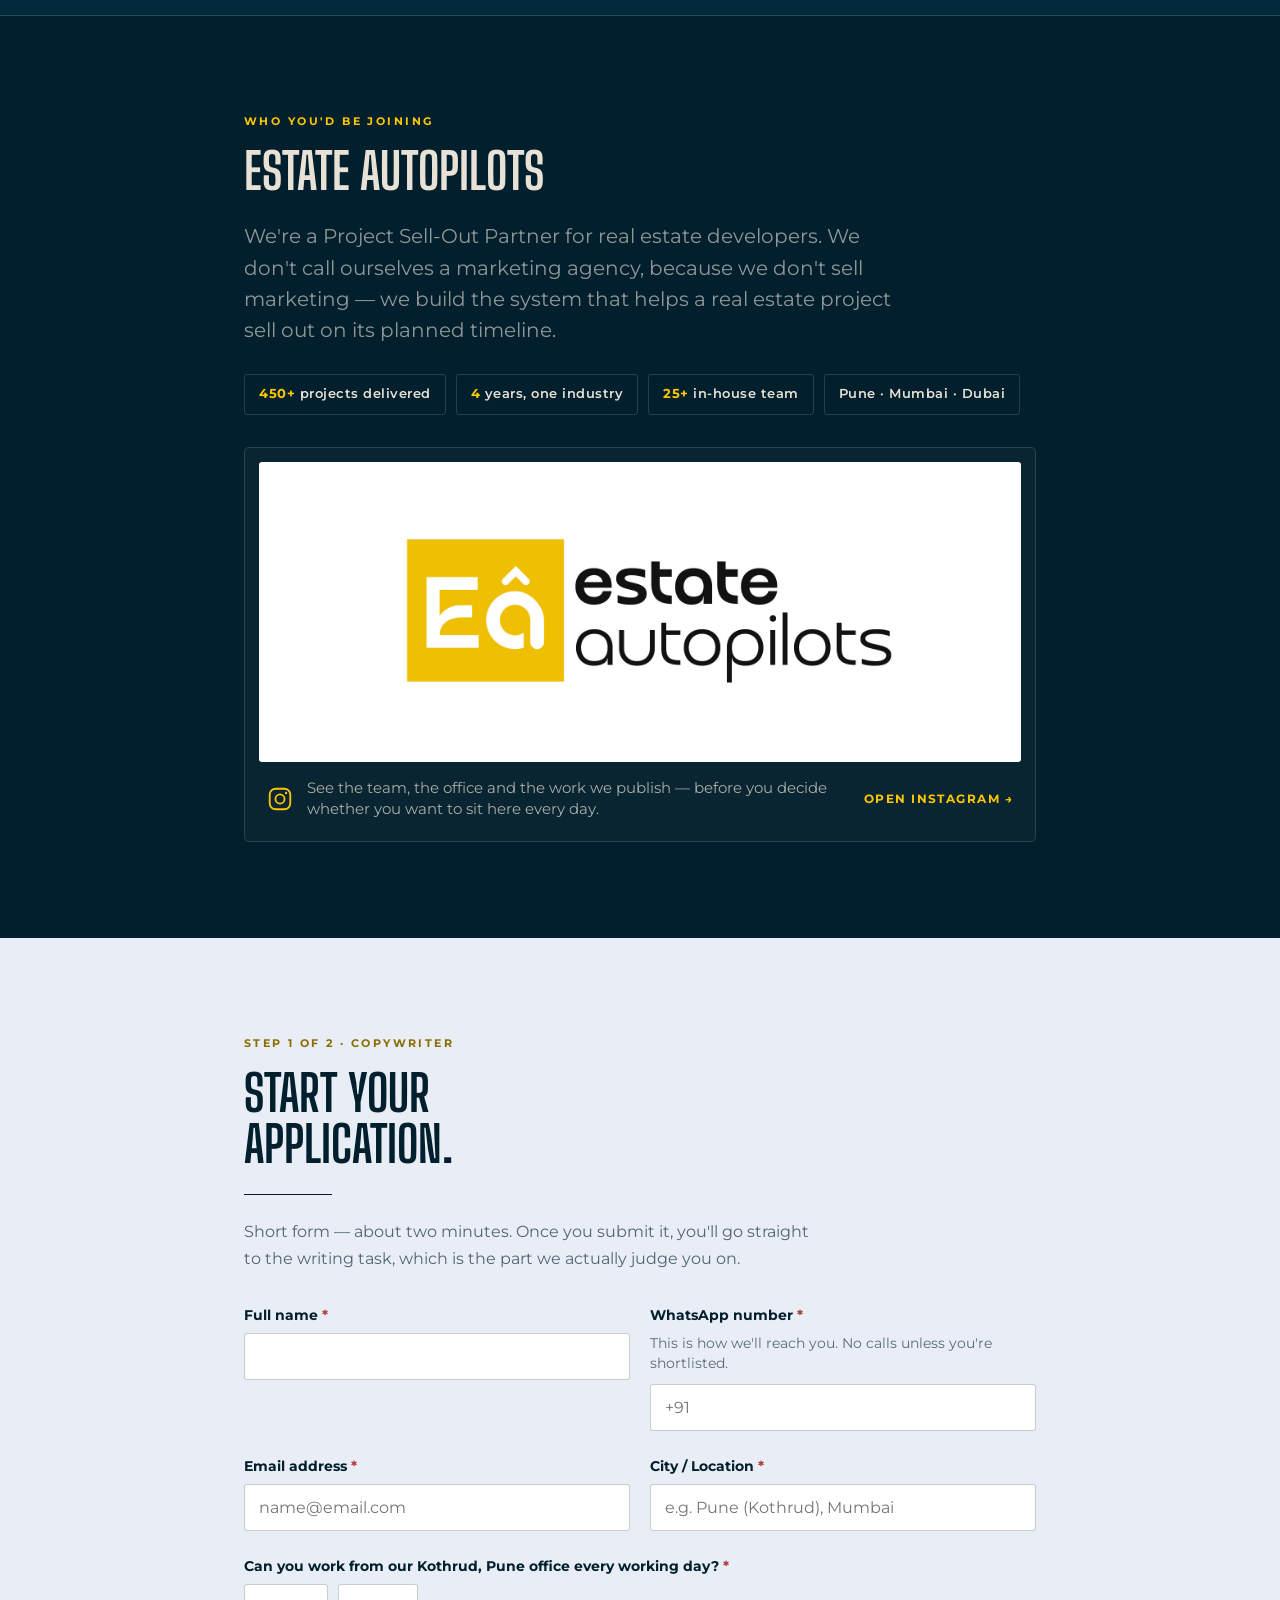
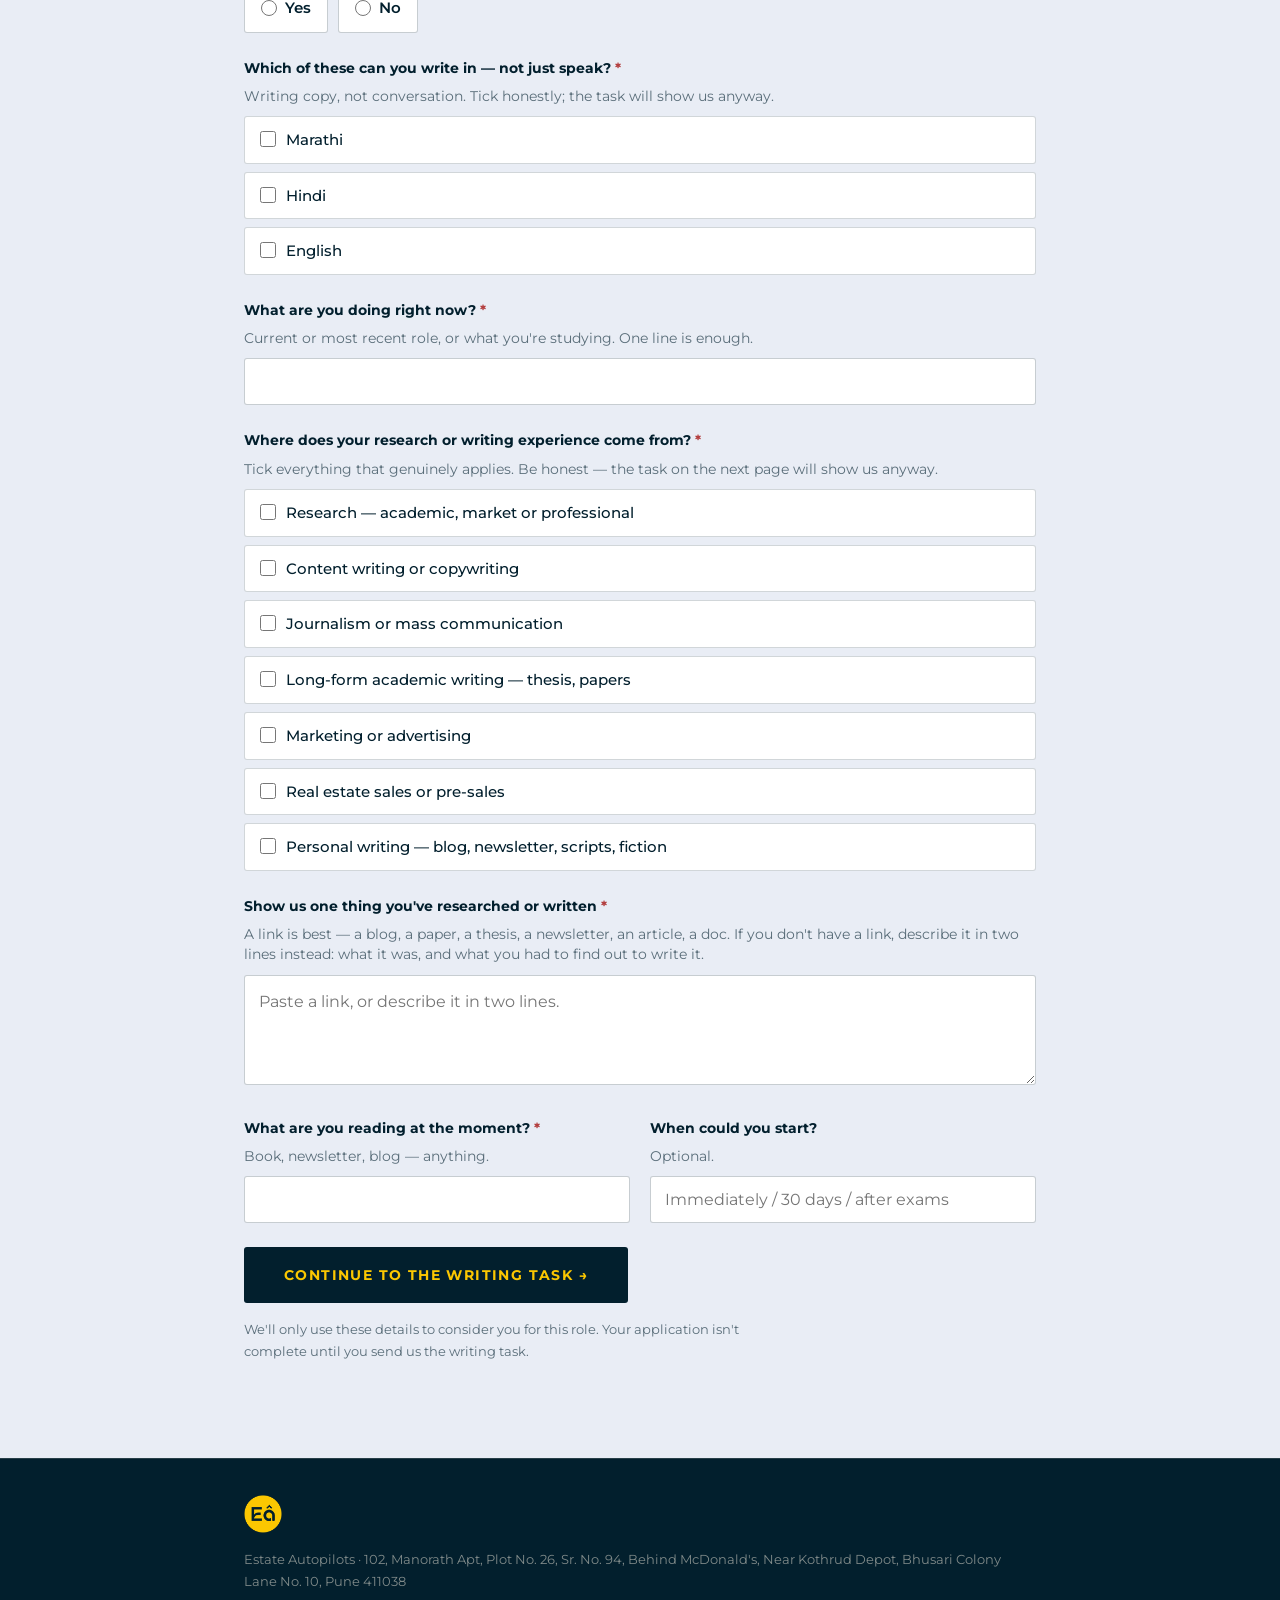
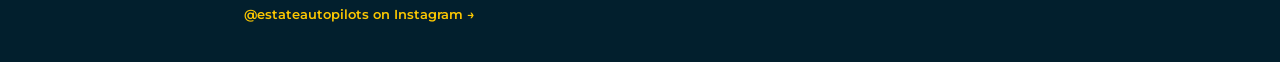
==== commit da2876b3: "feat: add email and city fields to application form and implement dynamic header mapping in Google A" ====
--- a/copywriter.html
+++ b/copywriter.html
@@ -601,6 +601,17 @@
         </div>
       </div>
 
+      <div class="grid2">
+        <div class="field">
+          <label for="email">Email address <span class="req">*</span></label>
+          <input type="email" id="email" name="email" required autocomplete="email" placeholder="name@email.com">
+        </div>
+        <div class="field">
+          <label for="city">City / Location <span class="req">*</span></label>
+          <input type="text" id="city" name="city" required placeholder="e.g. Pune (Kothrud), Mumbai">
+        </div>
+      </div>
+
       <div class="field">
         <label>Can you work from our Kothrud, Pune office every working day? <span class="req">*</span></label>
         <div class="radio-row">
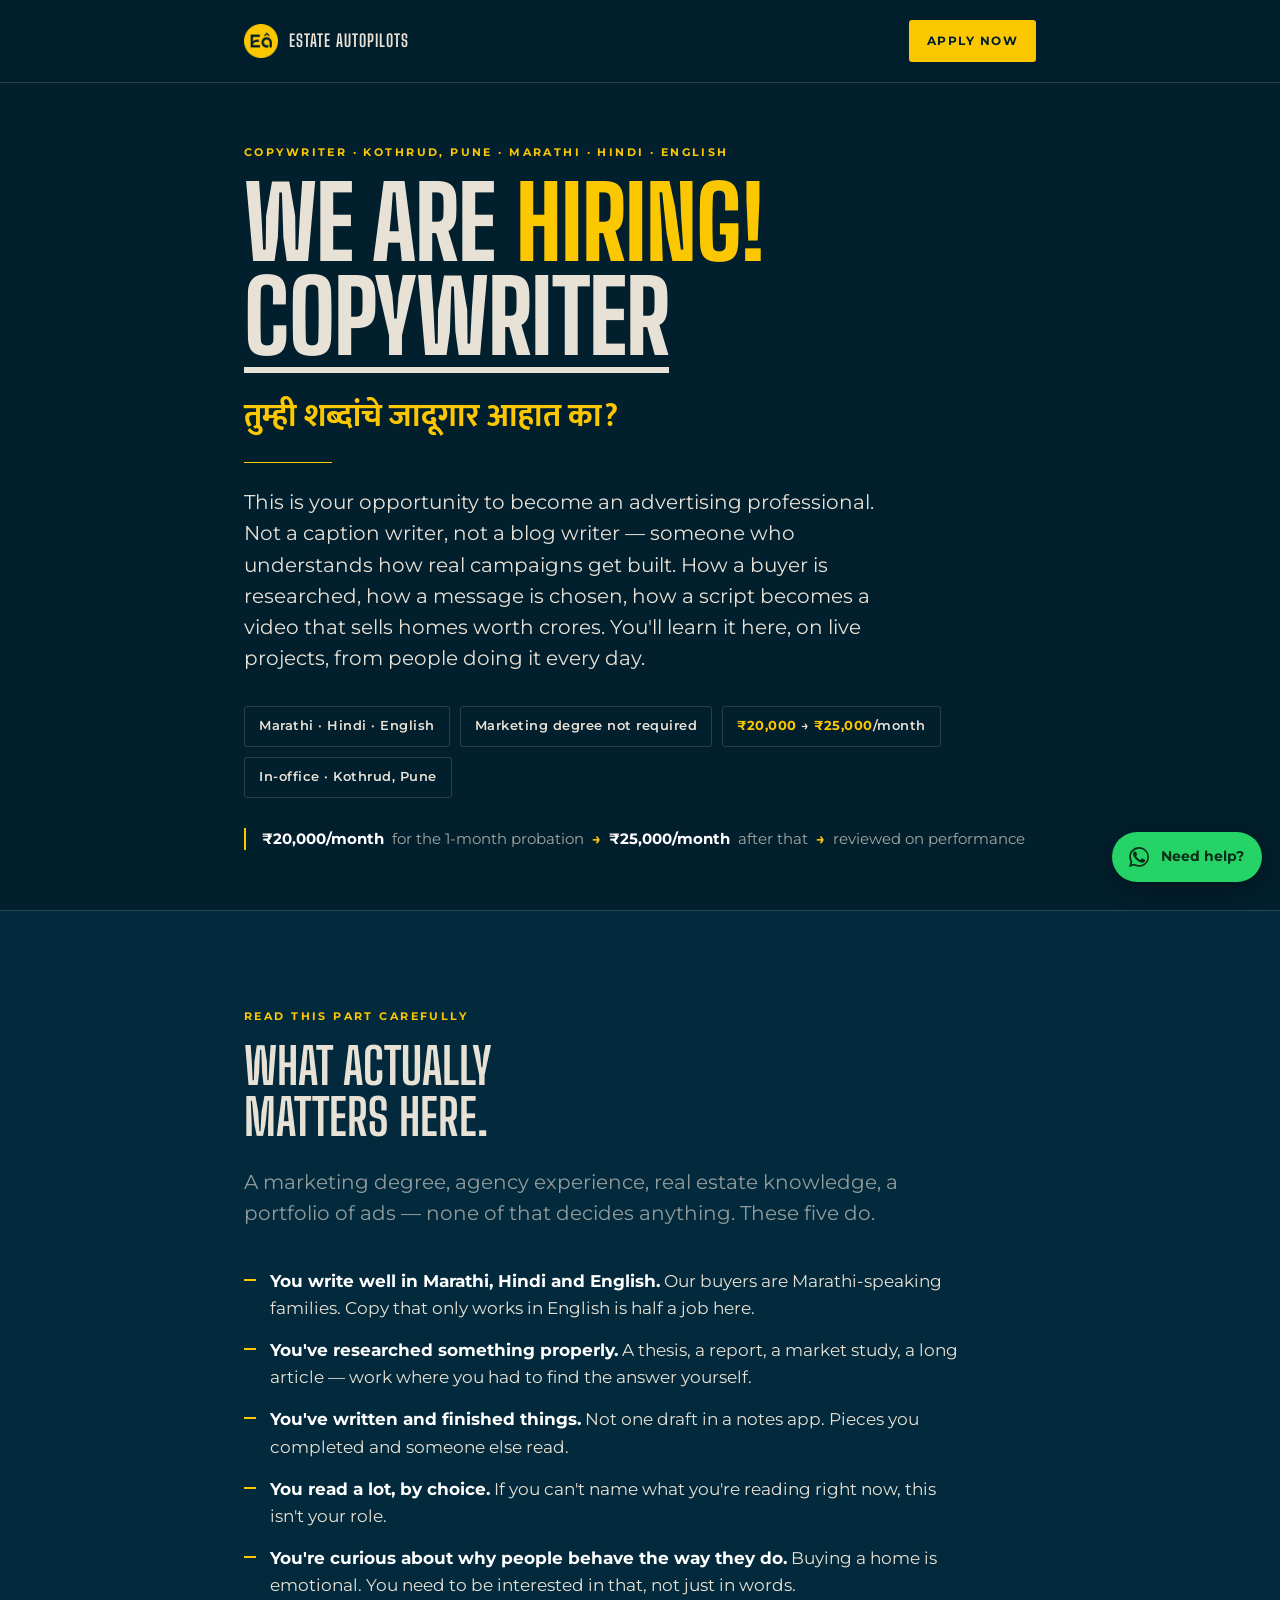
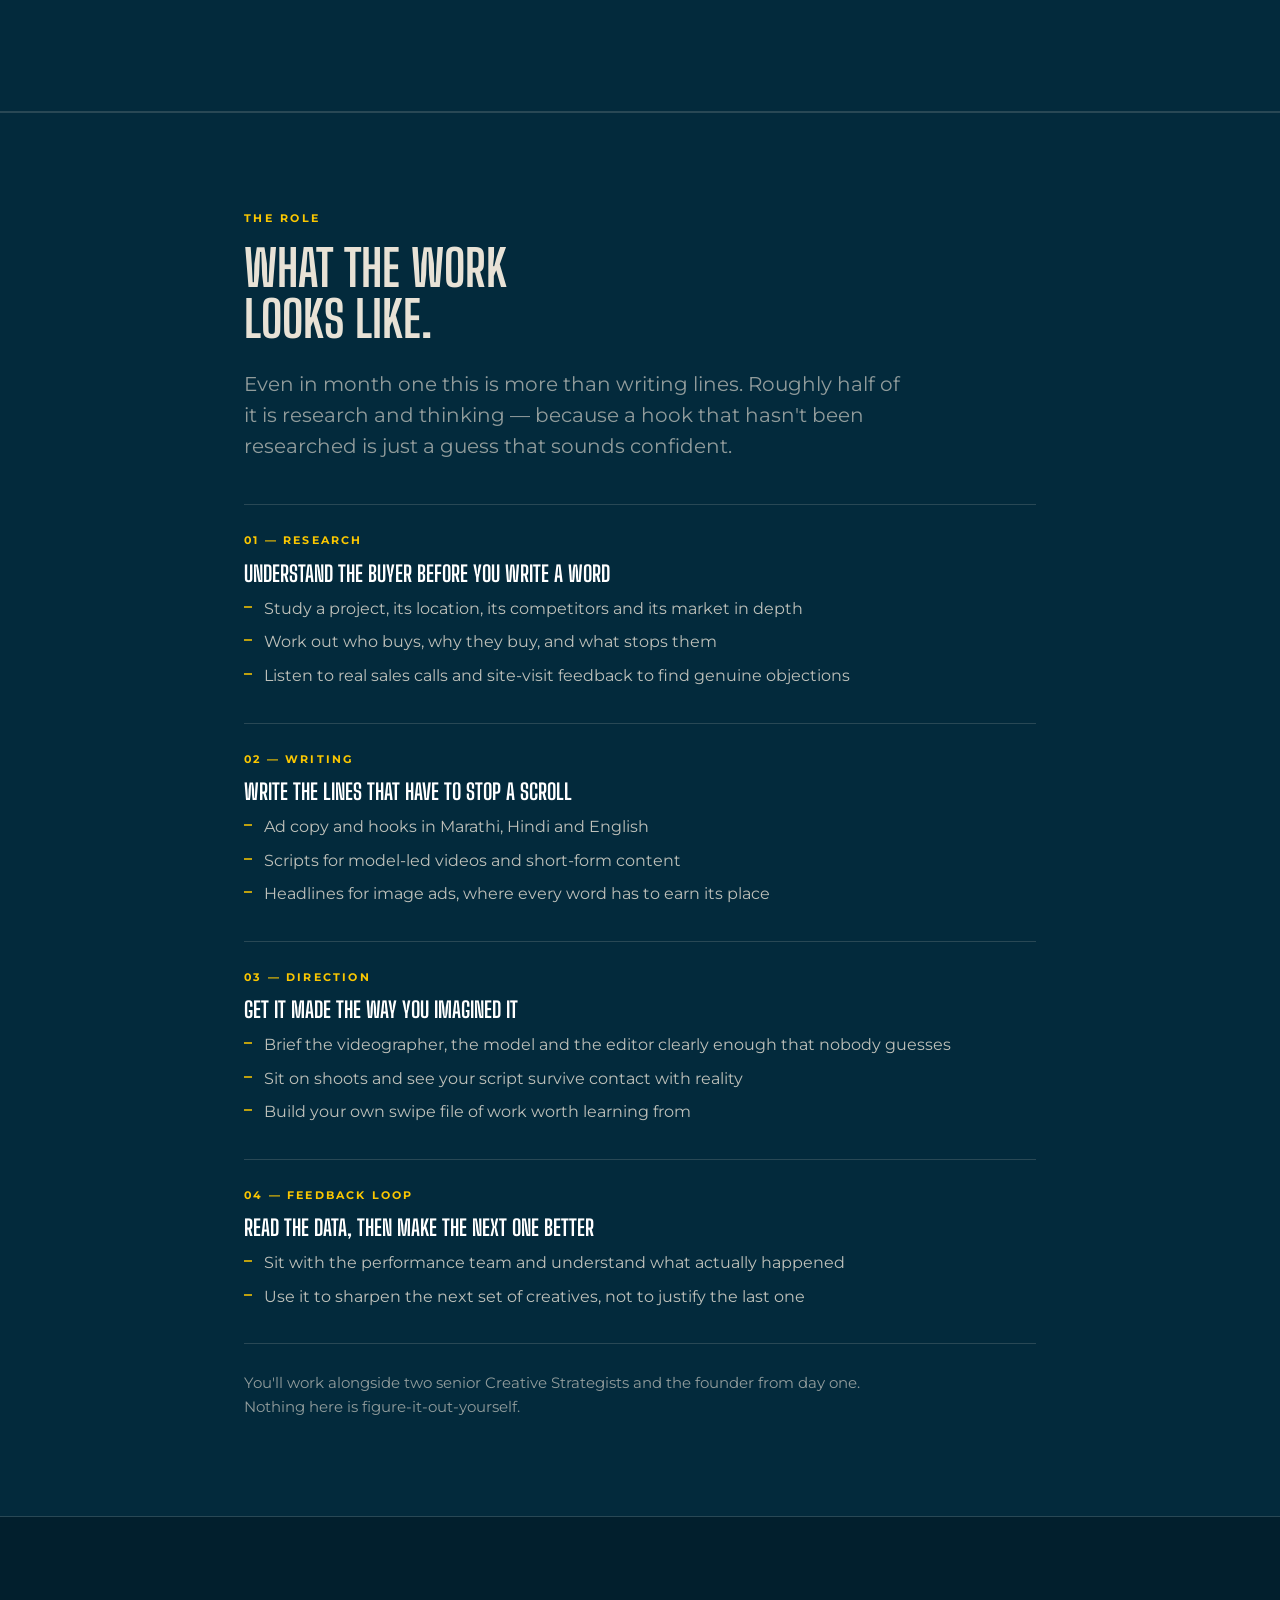
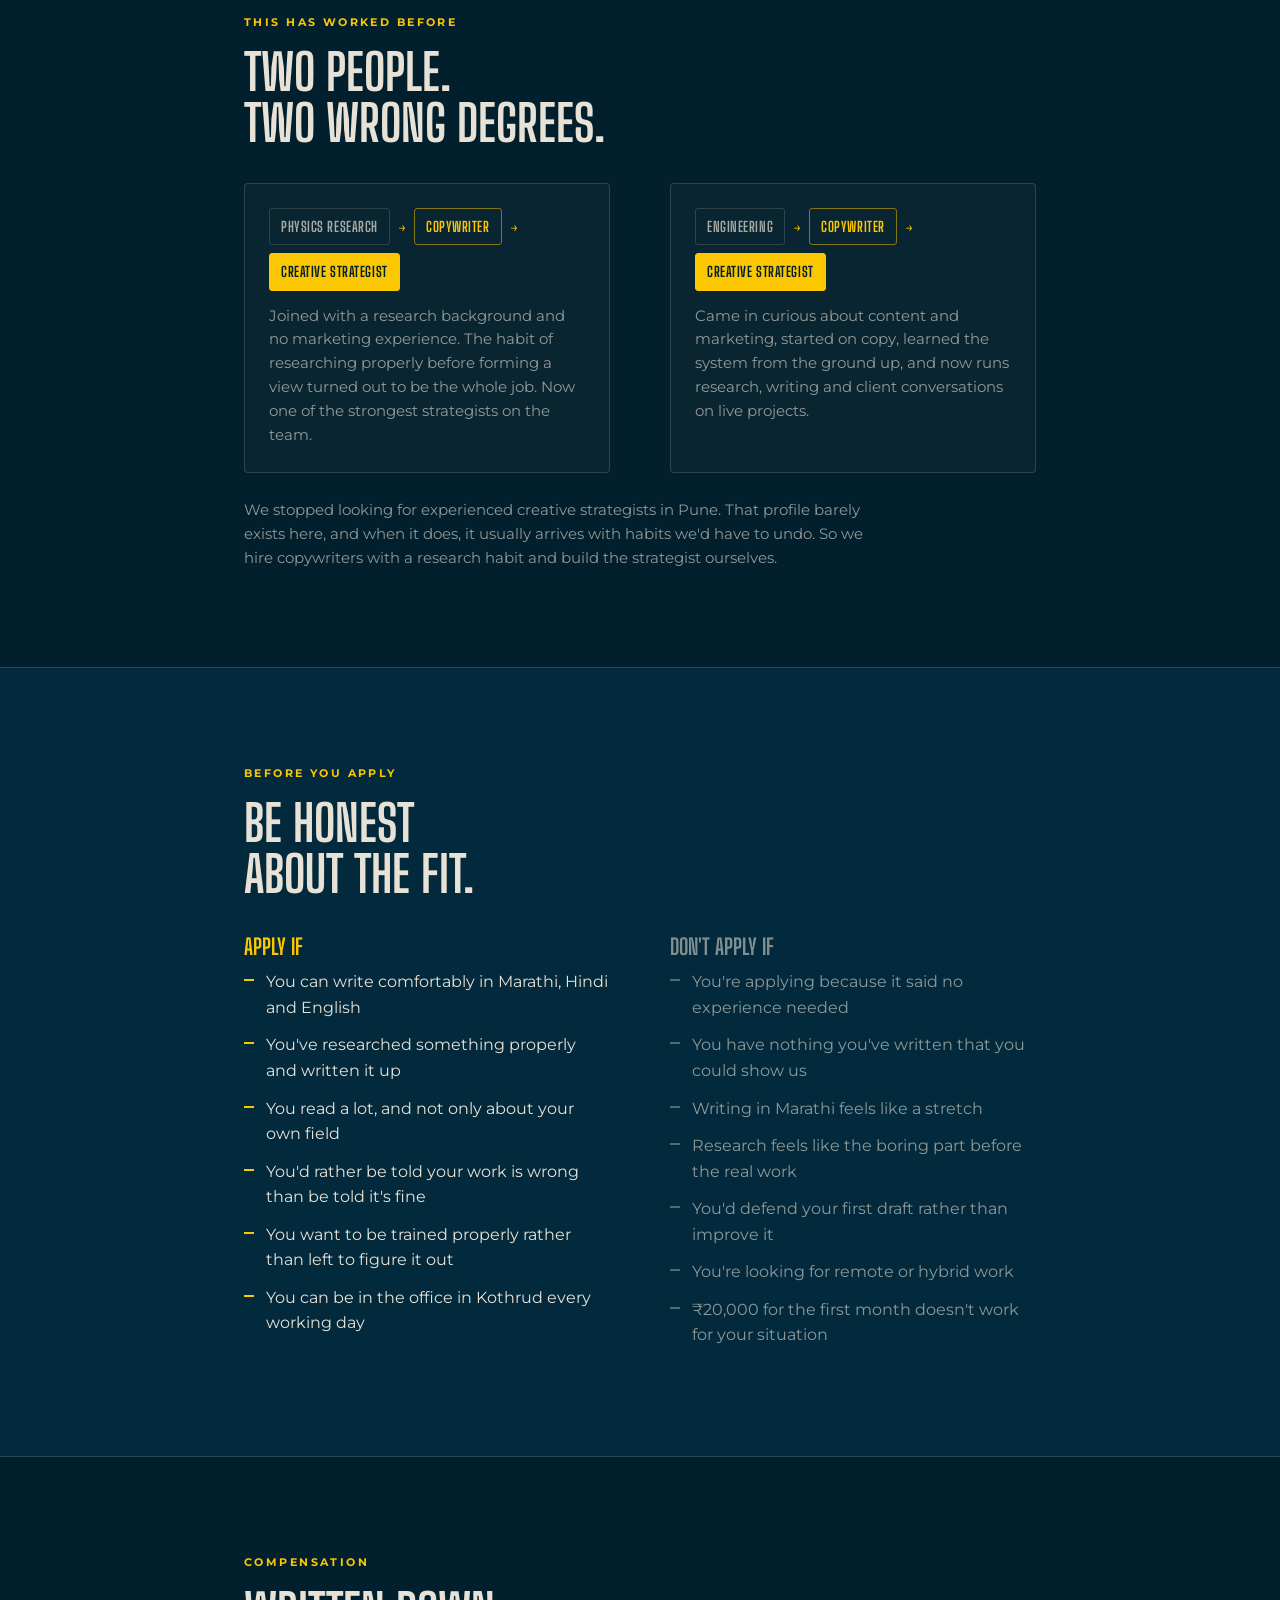
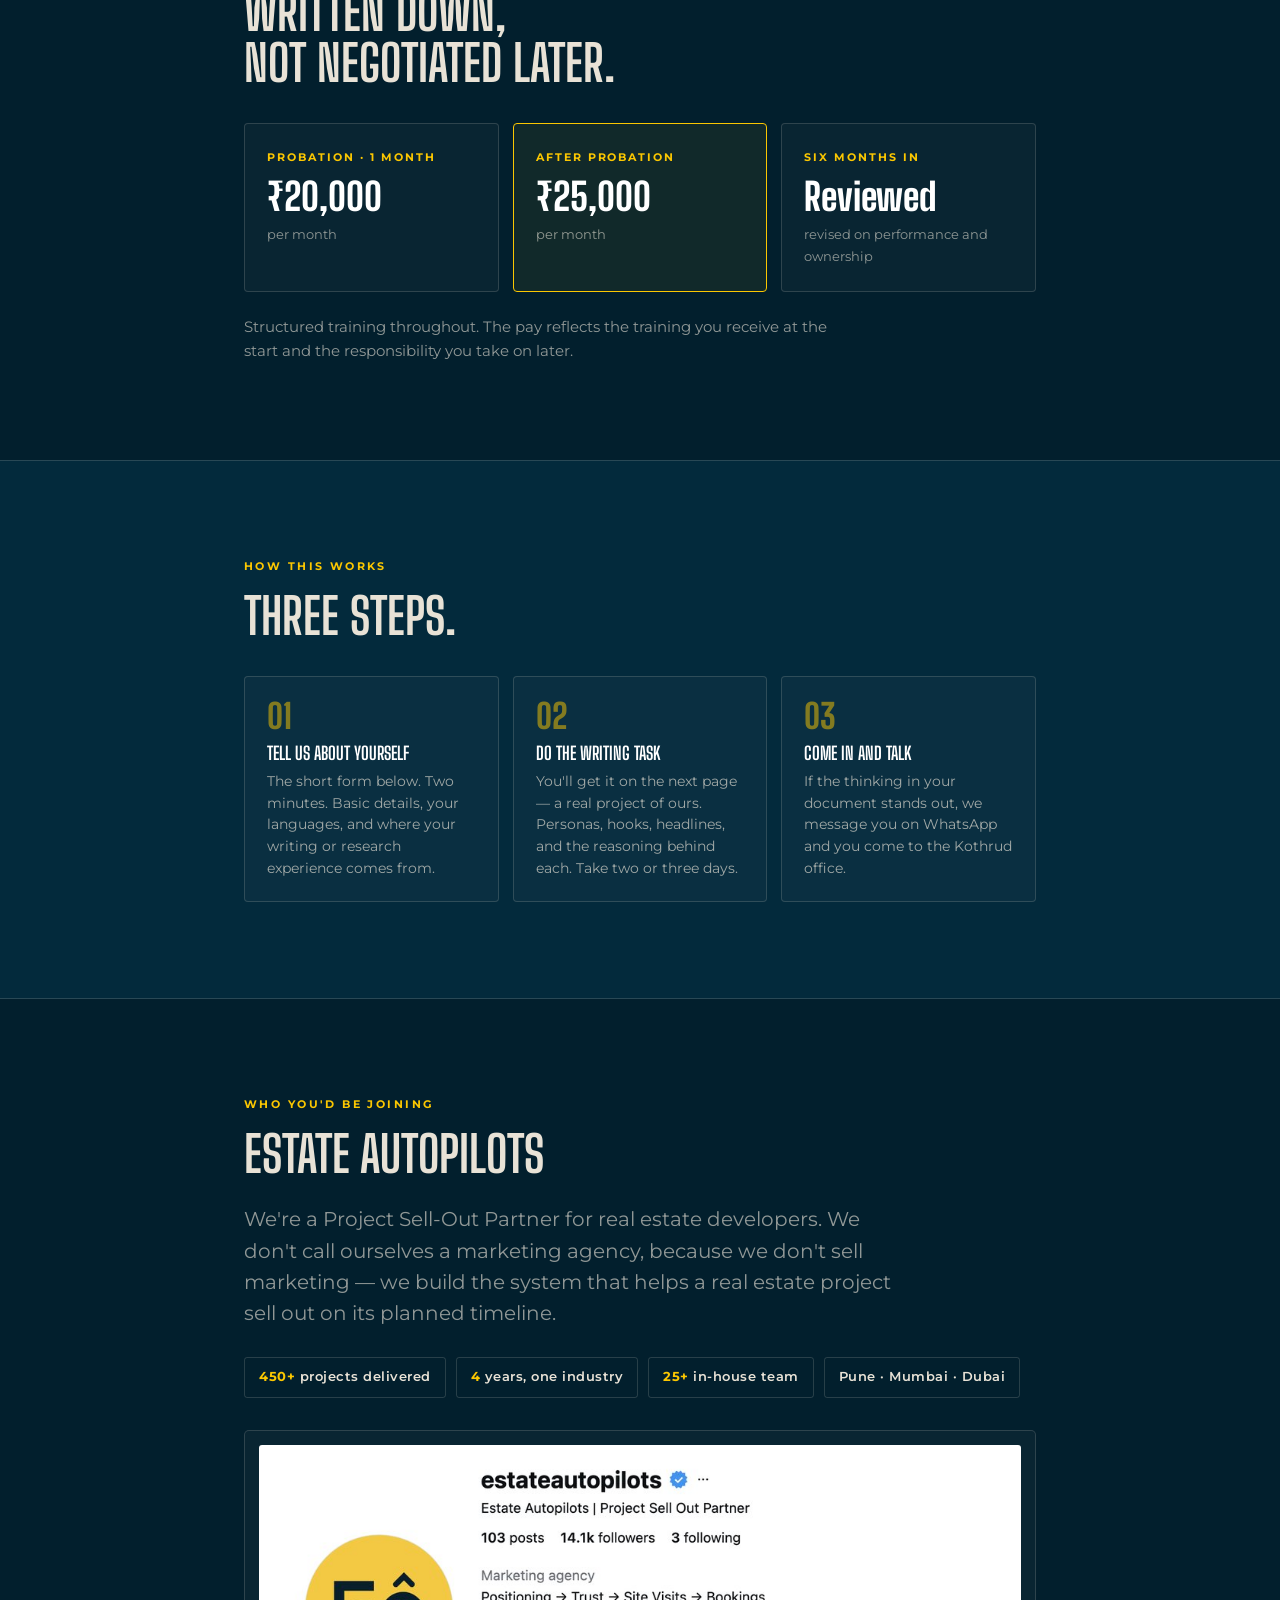
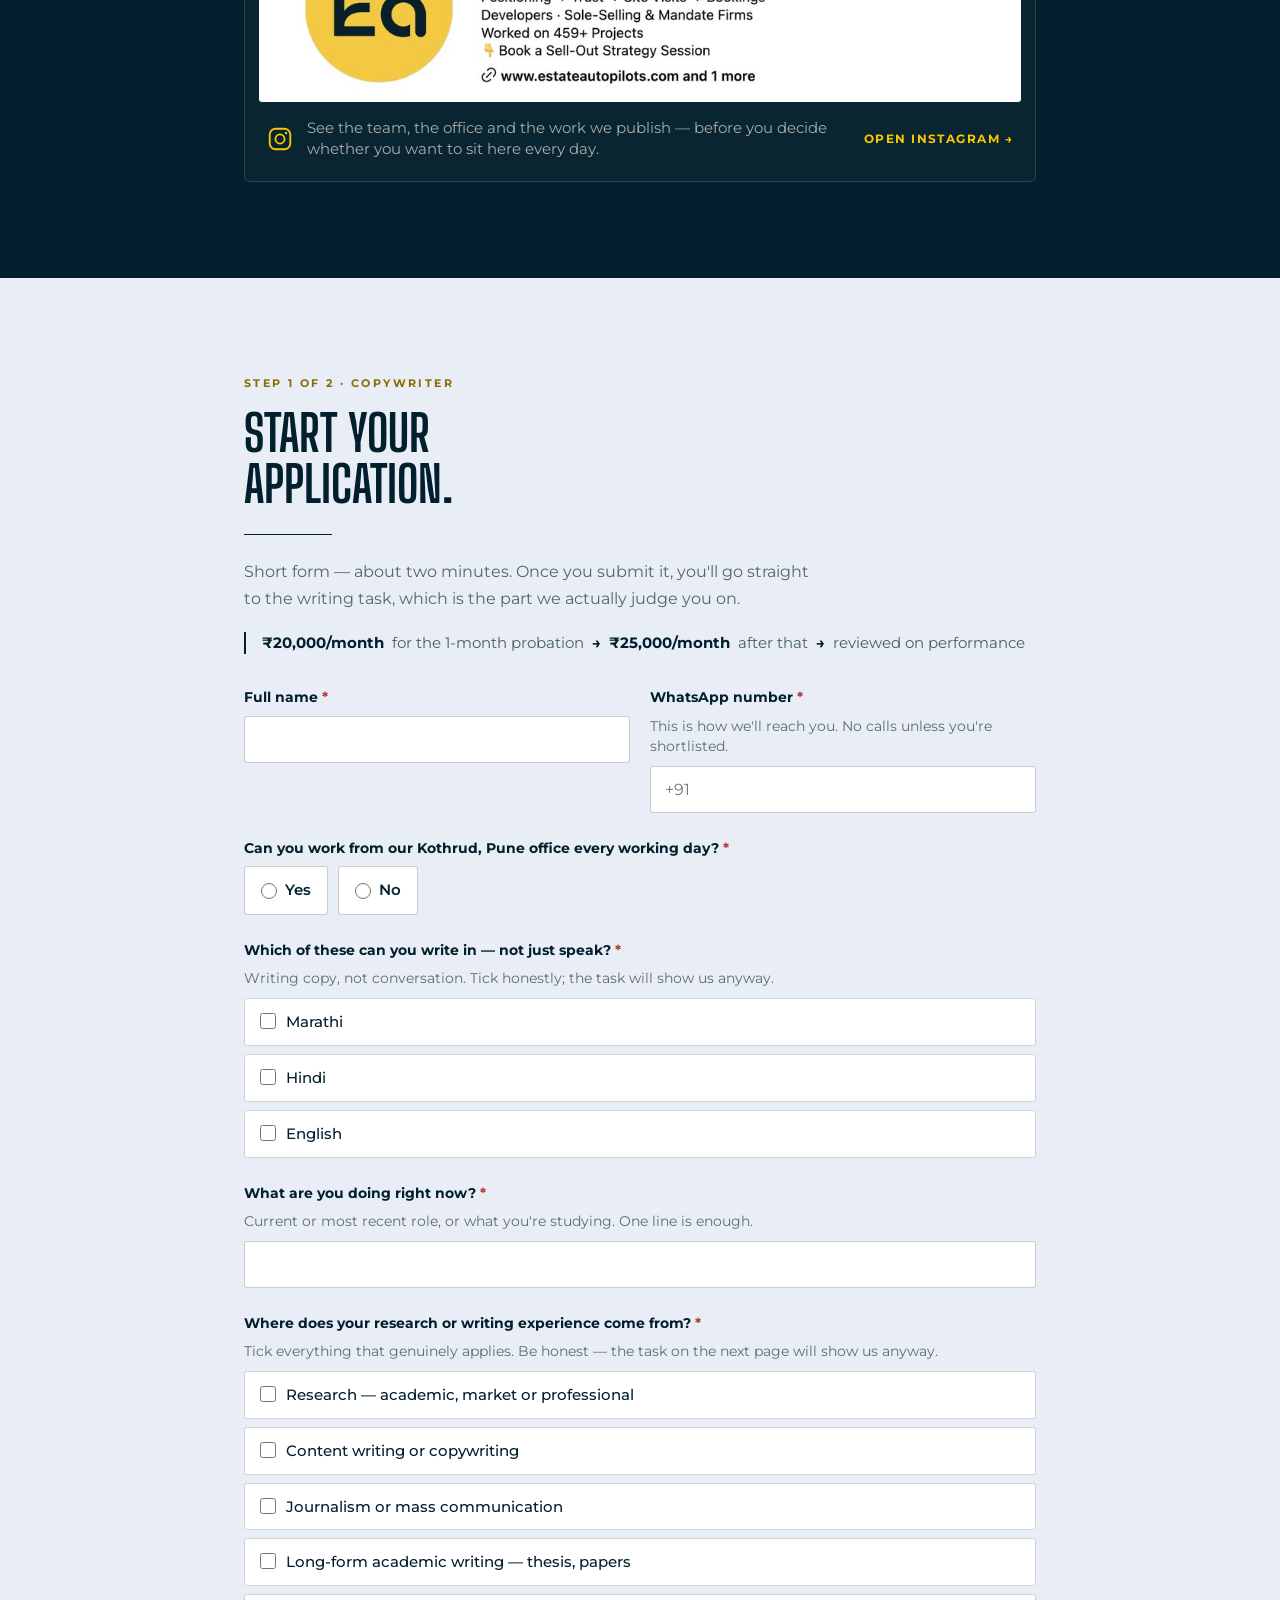
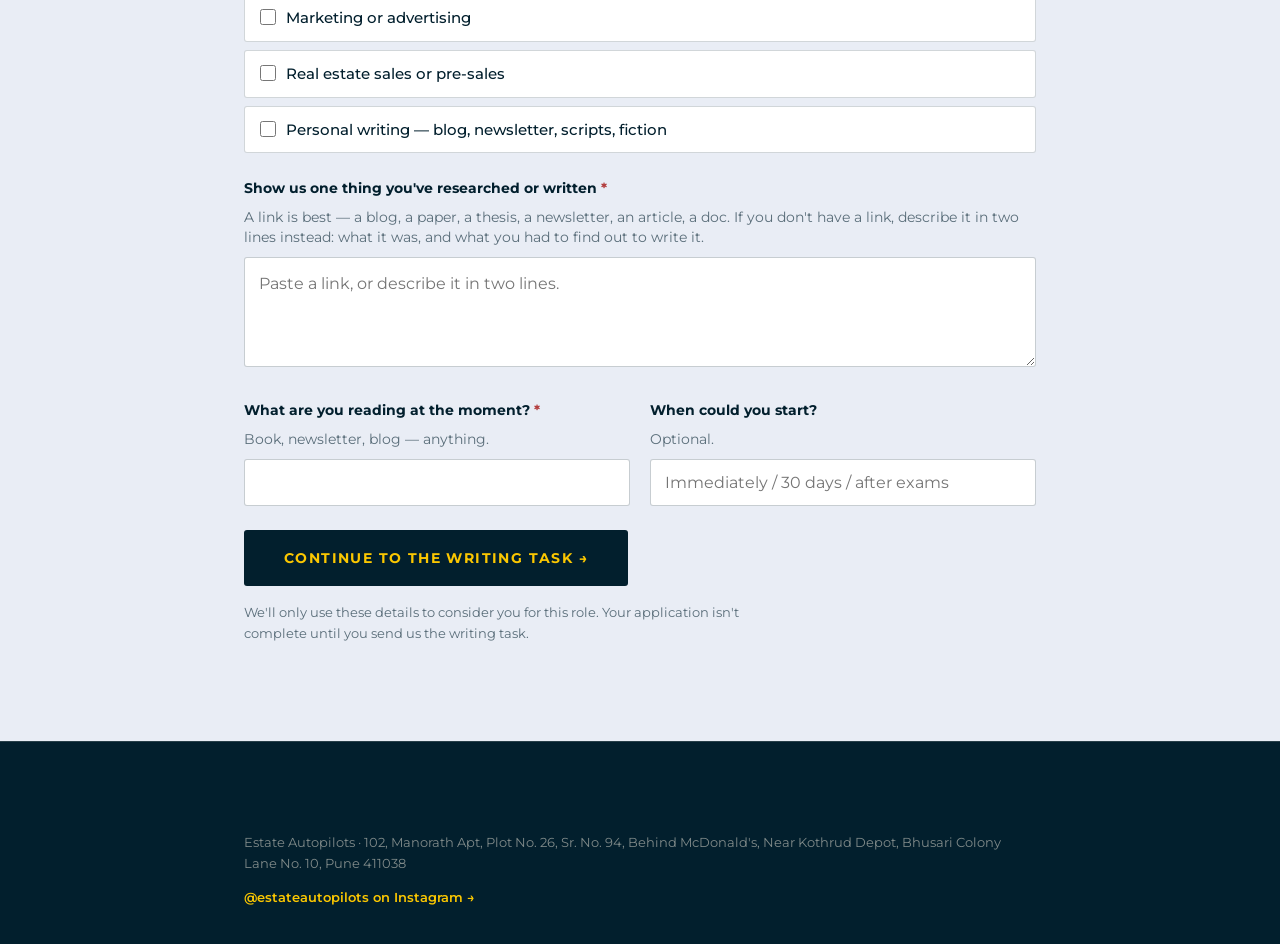
==== commit dbed0262: "feat: update task page layout and branding, and add project documentation" ====
--- a/copywriter.html
+++ b/copywriter.html
@@ -5,7 +5,7 @@
 <meta name="viewport" content="width=device-width, initial-scale=1.0">
 <title>Copywriter — Estate Autopilots, Pune</title>
 <meta name="description" content="Hiring a copywriter in Kothrud, Pune. We train copywriters into Creative Strategists. Marathi, Hindi and English. Research and writing background preferred.">
-<meta property="og:title" content="Copywriter today. Strategist next year.">
+<meta property="og:title" content="We are hiring! Copywriter — Kothrud, Pune">
 <meta property="og:description" content="Copywriter — Kothrud, Pune. We train copywriters into Creative Strategists. Marathi, Hindi, English.">
 <meta property="og:type" content="website">
 <meta name="robots" content="noindex">
@@ -24,10 +24,10 @@
 src="https://www.facebook.com/tr?id=919895820554758&ev=PageView&noscript=1"/></noscript>
 <!-- ============ END META PIXEL ============ -->
 
-<link rel="icon" type="image/png" href="Artboard 3 copy.png">
+<link rel="icon" type="image/png" href="[data-uri]">
 <link rel="preconnect" href="https://fonts.googleapis.com">
 <link rel="preconnect" href="https://fonts.gstatic.com" crossorigin>
-<link href="https://fonts.googleapis.com/css2?family=Big+Shoulders+Display:wght@500;700;800&family=Montserrat:wght@400;500;600;700&display=swap" rel="stylesheet">
+<link href="https://fonts.googleapis.com/css2?family=Big+Shoulders+Display:wght@500;700;800&family=Montserrat:wght@400;500;600;700&family=Mukta:wght@500;700;800&display=swap" rel="stylesheet">
 
 <style>
 :root{
@@ -65,7 +65,7 @@
 .btn{display:inline-block;background:var(--gold);color:var(--midnight);font-weight:700;font-size:14px;letter-spacing:.1em;text-transform:uppercase;padding:18px 34px;border-radius:3px;text-decoration:none;transition:box-shadow .2s ease,transform .12s ease}
 .btn:hover{box-shadow:0 0 0 5px rgba(251,199,1,.2)}
 .btn:active{transform:translateY(1px)}
-.ea-mark{background-image:url('Artboard 3 copy.png');background-size:contain;background-repeat:no-repeat;background-position:center}
+.ea-mark{background-image:url([data-uri]");background-size:contain;background-repeat:no-repeat;background-position:center}
 footer{border-top:1px solid var(--line);padding:36px 0;font-size:13px;color:rgba(232,226,214,.55)}
 footer a{color:rgba(232,226,214,.75)}
 footer .footmark{width:38px;height:38px;display:block;margin-bottom:16px}
@@ -79,45 +79,46 @@
 @media(max-width:820px){.hero .watermark{width:280px;height:280px;top:-60px;right:-90px;opacity:.05}}
 .hero .inner{position:relative;z-index:2}
 .hero h1 span{display:block}
+.hero h1 em{font-style:normal}
+.hero h1 .ul{
+  display:inline-block;
+  border-bottom:6px solid var(--stone);
+  padding-bottom:4px;margin-top:2px;
+}
+@media(max-width:600px){.hero h1 .ul{border-bottom-width:4px}}
+.mrline{
+  font-family:'Mukta',var(--body);font-weight:700;
+  font-size:clamp(20px,4.6vw,32px);line-height:1.35;
+  color:var(--gold);margin-top:22px;max-width:680px;
+}
 .facts{display:flex;flex-wrap:wrap;gap:10px;margin-top:32px}
 .fact{border:1px solid var(--line);border-radius:3px;padding:9px 14px;font-size:12.5px;font-weight:600;letter-spacing:.04em}
 .fact strong{color:var(--gold);font-weight:700}
-.cta-row{margin-top:36px;display:flex;flex-wrap:wrap;align-items:center;gap:18px}
-.cta-note{font-size:13px;color:rgba(232,226,214,.6)}
+
+/* ---------- pay line ---------- */
+.payline{
+  display:flex;flex-wrap:wrap;align-items:center;gap:8px;
+  margin-top:30px;font-size:15px;color:rgba(232,226,214,.7);
+  border-left:2px solid var(--gold);padding-left:16px;line-height:1.5;
+}
+.payline span{font-weight:700;color:#fff}
+.payline em{color:var(--gold);font-style:normal;font-weight:700}
+.payline.light{
+  color:rgba(2,31,45,.7);border-left-color:var(--midnight);
+  margin-top:20px;margin-bottom:0;
+}
+.payline.light span{color:var(--midnight)}
+.payline.light em{color:var(--midnight)}
 
 /* ---------- two-col ---------- */
 .two{display:grid;gap:52px}
 @media(min-width:820px){.two{grid-template-columns:1fr 1fr;gap:60px}}
 
 /* ---------- strike ---------- */
-.strike-list{list-style:none;margin-top:8px}
-.strike-list li{font-family:var(--display);font-weight:700;font-size:clamp(22px,5.2vw,34px);line-height:1.16;text-transform:uppercase;color:rgba(232,226,214,.42);position:relative;display:inline-block;padding:2px 0;margin-bottom:12px}
-.strike-list li::after{content:"";position:absolute;left:-4px;top:52%;width:calc(100% + 8px);height:3px;background:var(--gold);transform:scaleX(0);transform-origin:left;animation:strike .5s cubic-bezier(.2,.7,.3,1) forwards}
-.strike-list li:nth-child(1)::after{animation-delay:.05s}
-.strike-list li:nth-child(2)::after{animation-delay:.16s}
-.strike-list li:nth-child(3)::after{animation-delay:.27s}
-.strike-list li:nth-child(4)::after{animation-delay:.38s}
-@keyframes strike{to{transform:scaleX(1)}}
 .need-list{list-style:none;margin-top:8px}
 .need-list li{font-size:16.5px;padding-left:26px;position:relative;margin-bottom:15px}
 .need-list li::before{content:"";position:absolute;left:0;top:11px;width:12px;height:2px;background:var(--gold)}
 .need-list li strong{color:#fff;font-weight:700}
-
-/* ---------- ladder ---------- */
-.ladder{display:grid;gap:14px;margin-top:38px}
-@media(min-width:820px){.ladder{grid-template-columns:repeat(3,1fr)}}
-.rung{border:1px solid var(--line);border-radius:4px;padding:24px 22px;background:rgba(232,226,214,.03);position:relative}
-.rung.live{border-color:var(--gold);background:rgba(251,199,1,.06)}
-.rung .when{font-size:11px;font-weight:700;letter-spacing:.18em;text-transform:uppercase;color:var(--gold);margin-bottom:12px}
-.rung h4{font-family:var(--display);font-weight:700;font-size:23px;text-transform:uppercase;color:#fff;margin-bottom:10px;line-height:1.1}
-.rung p{font-size:14.5px;color:rgba(232,226,214,.72);margin:0;line-height:1.6}
-
-/* ---------- counts ---------- */
-.counts{display:grid;gap:14px;margin-top:34px}
-@media(min-width:700px){.counts{grid-template-columns:repeat(2,1fr)}}
-.count{border:1px solid var(--line);border-radius:4px;padding:22px;background:rgba(232,226,214,.03)}
-.count h4{font-family:var(--display);font-weight:700;font-size:19px;text-transform:uppercase;color:var(--gold);margin-bottom:8px;line-height:1.15}
-.count p{font-size:14.5px;color:rgba(232,226,214,.7);margin:0;line-height:1.55}
 
 /* ---------- do blocks ---------- */
 .do{padding:26px 0;border-top:1px solid var(--line)}
@@ -200,7 +201,6 @@
 .consent{font-size:13px;color:rgba(2,31,45,.62);margin-top:16px;max-width:560px}
 .err{color:#b23b3b;font-size:14px;font-weight:600;margin-top:14px;display:none}
 .err.show{display:block}
-
 /* ---------- whatsapp float ---------- */
 .wa{position:fixed;right:18px;bottom:18px;z-index:90;display:flex;align-items:center;gap:10px;background:#25D366;color:#0a2e18;text-decoration:none;border-radius:999px;padding:13px 18px 13px 15px;font-family:var(--body);font-size:14px;font-weight:700;box-shadow:0 6px 22px rgba(0,0,0,.34);transition:transform .15s ease,box-shadow .2s ease}
 .wa:hover{transform:translateY(-2px);box-shadow:0 9px 26px rgba(0,0,0,.4)}
@@ -210,7 +210,7 @@
 
 /* ---------- a11y ---------- */
 a:focus-visible,button:focus-visible,input:focus-visible,textarea:focus-visible,select:focus-visible{outline:2px solid var(--gold);outline-offset:3px}
-@media(prefers-reduced-motion:reduce){*{animation:none!important;transition:none!important}html{scroll-behavior:auto}.strike-list li::after{transform:scaleX(1)}}
+@media(prefers-reduced-motion:reduce){*{animation:none!important;transition:none!important}html{scroll-behavior:auto}}
 </style>
 </head>
 <body>
@@ -218,7 +218,7 @@
 <header>
   <div class="wrap headbar">
     <a class="logo" href="#top" aria-label="Estate Autopilots">
-      <img class="mark" src="Artboard 3 copy.png" alt="Estate Autopilots" width="34" height="34">
+      <img class="mark" src="[data-uri]" alt="Estate Autopilots" width="34" height="34">
       <span class="name">Estate Autopilots</span>
     </a>
     <a class="headcta" href="#apply">Apply now</a>
@@ -232,138 +232,48 @@
   <div class="watermark ea-mark" aria-hidden="true"></div>
   <div class="wrap inner">
     <div class="kicker">Copywriter · Kothrud, Pune · Marathi · Hindi · English</div>
-    <h1><span>Copywriter today.</span><span class="gold">Strategist next year.</span></h1>
+    <h1><span>We are <em class="gold">hiring!</em></span><span class="ul">Copywriter</span></h1>
+    <p class="mrline">&#2340;&#2369;&#2350;&#2381;&#2361;&#2368; &#2358;&#2348;&#2381;&#2342;&#2366;&#2306;&#2330;&#2375; &#2332;&#2366;&#2342;&#2370;&#2327;&#2366;&#2352; &#2310;&#2361;&#2366;&#2340; &#2325;&#2366;?</p>
     <div class="rule"></div>
     <p class="lead" style="max-width:640px">
-      We're hiring a copywriter. What we're actually building is a Creative Strategist — the
-      person who decides what a campaign says, who it says it to, and why it will work.
-      Both of our current strategists started exactly here. One came from physics research,
-      one from engineering. Neither had touched marketing.
+      This is your opportunity to become an advertising professional. Not a caption writer,
+      not a blog writer — someone who understands how real campaigns get built. How a buyer is
+      researched, how a message is chosen, how a script becomes a video that sells homes worth
+      crores. You'll learn it here, on live projects, from people doing it every day.
     </p>
     <div class="facts">
       <span class="fact">Marathi · Hindi · English</span>
       <span class="fact">Marketing degree not required</span>
-      <span class="fact"><strong>₹20K–25K</strong>/month to start</span>
+      <span class="fact"><strong>₹20,000</strong> &rarr; <strong>₹25,000</strong>/month</span>
       <span class="fact">In-office · Kothrud, Pune</span>
     </div>
-    <div class="cta-row">
-      <a class="btn" href="#apply">Start your application</a>
-      <span class="cta-note">Two minutes now. The writing task comes next.</span>
-    </div>
-  </div>
-</section>
-
-<!-- ============ THE PATH ============ -->
+    <p class="payline">
+      <span>₹20,000/month</span> for the 1-month probation
+      <em>&rarr;</em>
+      <span>₹25,000/month</span> after that
+      <em>&rarr;</em>
+      reviewed on performance
+    </p>
+  </div>
+</section>
+
+<!-- ============ THE BAR ============ -->
 <section class="band">
   <div class="wrap">
-    <div class="kicker">Why the title says copywriter</div>
-    <h2>Because that's<br>honestly what<br>month one is.</h2>
+    <div class="kicker">Read this part carefully</div>
+    <h2>What actually<br>matters here.</h2>
     <p class="lead muted" style="max-width:660px;margin-top:8px">
-      Plenty of agencies will hand you a &ldquo;Strategist&rdquo; title on day one and then have you
-      writing captions for two years. We do the opposite. You start as a copywriter because that's
-      the real work at the beginning — and then we train you into the role that actually decides
-      the campaign.
-    </p>
-
-    <div class="ladder">
-      <div class="rung">
-        <div class="when">Months 1–6</div>
-        <h4>Copywriter</h4>
-        <p>Learn the industry and the craft. Write ad copy, hooks and short scripts under a senior
-        strategist. Research projects and localities. Build your swipe file. Sit in on client calls
-        and listen.</p>
-      </div>
-      <div class="rung">
-        <div class="when">Months 6–12</div>
-        <h4>Copywriter, running your own work</h4>
-        <p>Own the copy for live projects. Pick personas. Write full video scripts. Brief the
-        shoot team and the editor. Start reading campaign data and adjusting off it.</p>
-      </div>
-      <div class="rung live">
-        <div class="when">Year 2 onward</div>
-        <h4>Creative Strategist</h4>
-        <p>Own the thinking end to end — research, positioning, personas, the whole creative
-        direction for a project. Sit across from developers. Train the next copywriter.</p>
-      </div>
-    </div>
-
-    <p class="small muted" style="margin-top:26px;max-width:640px">
-      This isn't a promise on paper. It's the path both of our current strategists took, in
-      roughly this timeline.
-    </p>
-  </div>
-</section>
-
-<!-- ============ THE BAR ============ -->
-<section>
-  <div class="wrap">
-    <div class="kicker">Read this part carefully</div>
-    <h2>&ldquo;No experience<br>needed&rdquo; is not<br>what we said.</h2>
-    <p class="lead muted" style="max-width:660px;margin-top:8px">
-      We're not looking for someone with an empty page. We're looking for someone whose
-      experience sits under a heading that doesn't say &ldquo;marketing&rdquo;. There's a
-      difference, and it decides whether this application is worth your time.
-    </p>
-
-    <div class="two" style="margin-top:42px">
-      <div>
-        <div class="kicker">Doesn't matter to us</div>
-        <ul class="strike-list">
-          <li>A marketing degree</li>
-          <li>Agency experience</li>
-          <li>Real estate knowledge</li>
-          <li>A portfolio of ads</li>
-        </ul>
-      </div>
-      <div>
-        <div class="kicker">Matters a great deal</div>
-        <ul class="need-list">
-          <li><strong>You write well in Marathi, Hindi and English.</strong> Our buyers are Marathi-speaking families. Copy that only works in English is half a job here.</li>
-          <li><strong>You've researched something properly.</strong> A thesis, a report, a market study, a long article — work where you had to find the answer yourself.</li>
-          <li><strong>You've written and finished things.</strong> Not one draft in a notes app. Pieces you completed and someone else read.</li>
-          <li><strong>You read a lot, by choice.</strong> If you can't name what you're reading right now, this isn't your role.</li>
-          <li><strong>You're curious about why people behave the way they do.</strong> Buying a home is emotional. You need to be interested in that, not just in words.</li>
-        </ul>
-      </div>
-    </div>
-  </div>
-</section>
-
-<!-- ============ WHERE THAT EXPERIENCE COMES FROM ============ -->
-<section class="band">
-  <div class="wrap">
-    <div class="kicker">Backgrounds that work here</div>
-    <h2>It counts, even<br>if it's not marketing.</h2>
-    <p class="lead muted" style="max-width:640px">
-      If your work has involved digging into a subject and writing it up clearly, you already
-      have the part we can't teach.
-    </p>
-    <div class="counts">
-      <div class="count">
-        <h4>Research of any kind</h4>
-        <p>Academic research, market research, insights, data analysis, a dissertation you actually enjoyed writing.</p>
-      </div>
-      <div class="count">
-        <h4>Content or copywriting</h4>
-        <p>Blogs, newsletters, brand copy, scripts, social. Even if the work itself was repetitive, the reps count.</p>
-      </div>
-      <div class="count">
-        <h4>Journalism &amp; mass comm</h4>
-        <p>Reporting, interviewing, features. You already know how to get to the truth of something on a deadline.</p>
-      </div>
-      <div class="count">
-        <h4>Science &amp; engineering</h4>
-        <p>If you read widely and write well alongside a technical degree, you're exactly who we've hired before.</p>
-      </div>
-      <div class="count">
-        <h4>Psychology &amp; social sciences</h4>
-        <p>Understanding why people decide what they decide is most of this job.</p>
-      </div>
-      <div class="count">
-        <h4>Real estate, sales side</h4>
-        <p>Pre-sales, channel partner, site work — if you write well, you already understand the buyer better than most.</p>
-      </div>
-    </div>
+      A marketing degree, agency experience, real estate knowledge, a portfolio of ads — none of
+      that decides anything. These five do.
+    </p>
+
+    <ul class="need-list" style="margin-top:38px;max-width:720px">
+      <li><strong>You write well in Marathi, Hindi and English.</strong> Our buyers are Marathi-speaking families. Copy that only works in English is half a job here.</li>
+      <li><strong>You've researched something properly.</strong> A thesis, a report, a market study, a long article — work where you had to find the answer yourself.</li>
+      <li><strong>You've written and finished things.</strong> Not one draft in a notes app. Pieces you completed and someone else read.</li>
+      <li><strong>You read a lot, by choice.</strong> If you can't name what you're reading right now, this isn't your role.</li>
+      <li><strong>You're curious about why people behave the way they do.</strong> Buying a home is emotional. You need to be interested in that, not just in words.</li>
+    </ul>
   </div>
 </section>
 
@@ -486,7 +396,7 @@
           <li>Research feels like the boring part before the real work</li>
           <li>You'd defend your first draft rather than improve it</li>
           <li>You're looking for remote or hybrid work</li>
-          <li>₹20,000 for the first two months doesn't work for your situation</li>
+          <li>₹20,000 for the first month doesn't work for your situation</li>
         </ul>
       </div>
     </div>
@@ -500,17 +410,17 @@
     <h2>Written down,<br>not negotiated later.</h2>
     <div class="pay" style="margin-top:34px">
       <div class="paycard">
-        <div class="when">Months 1–2 · Probation</div>
+        <div class="when">Probation · 1 month</div>
         <div class="amt">₹20,000</div>
         <div class="per">per month</div>
       </div>
       <div class="paycard live">
-        <div class="when">Months 3–8</div>
+        <div class="when">After probation</div>
         <div class="amt">₹25,000</div>
         <div class="per">per month</div>
       </div>
       <div class="paycard">
-        <div class="when">After month 8</div>
+        <div class="when">Six months in</div>
         <div class="amt">Reviewed</div>
         <div class="per">revised on performance and ownership</div>
       </div>
@@ -565,7 +475,7 @@
     </div>
 
     <a class="ig" href="https://www.instagram.com/estateautopilots/" target="_blank" rel="noopener">
-      <img class="shot" src="Artboard 6.jpg.jpeg" alt="Estate Autopilots on Instagram" width="820" height="277" loading="lazy">
+      <img class="shot" src="[data-uri]" alt="Estate Autopilots on Instagram" width="820" height="277" loading="lazy">
       <span class="foot">
         <svg class="glyph" viewBox="0 0 24 24" fill="none" stroke="currentColor" stroke-width="1.7" stroke-linecap="round" stroke-linejoin="round" aria-hidden="true"><rect x="2.5" y="2.5" width="19" height="19" rx="5.5"/><circle cx="12" cy="12" r="4.2"/><circle cx="17.6" cy="6.4" r="1.1" fill="currentColor" stroke="none"/></svg>
         <span class="sub">See the team, the office and the work we publish — before you decide whether you want to sit here every day.</span>
@@ -585,9 +495,16 @@
       Short form — about two minutes. Once you submit it, you'll go straight to the writing task,
       which is the part we actually judge you on.
     </p>
-
-    <!-- FORM ENDPOINT: Google Apps Script Web App URL -->
-    <form id="step1Form" action="https://script.google.com/macros/s/AKfycbzhlMDmcaGnLJIsghWxdnoF5qGLGh23gKHzhYpm9HCAcHzuC3A3rY78OxfgNLLNsr4d/exec" method="POST">
+    <p class="payline light">
+      <span>₹20,000/month</span> for the 1-month probation
+      <em>&rarr;</em>
+      <span>₹25,000/month</span> after that
+      <em>&rarr;</em>
+      reviewed on performance
+    </p>
+
+    <!-- FORM_ENDPOINT: Google Apps Script / Lead Collector -->
+    <form id="step1Form" action="https://script.google.com/macros/s/AKfycbyG1zbQ1rQS5MzuvnU7KxRBcK9YCosrbnEgY8rEFypA4hlWsnsmw18LcyxhO0y0YbvW/exec" method="POST">
 
       <div class="grid2">
         <div class="field">
@@ -598,17 +515,6 @@
           <label for="phone">WhatsApp number <span class="req">*</span></label>
           <p class="hint">This is how we'll reach you. No calls unless you're shortlisted.</p>
           <input type="tel" id="phone" name="phone" required autocomplete="tel" inputmode="tel" placeholder="+91">
-        </div>
-      </div>
-
-      <div class="grid2">
-        <div class="field">
-          <label for="email">Email address <span class="req">*</span></label>
-          <input type="email" id="email" name="email" required autocomplete="email" placeholder="name@email.com">
-        </div>
-        <div class="field">
-          <label for="city">City / Location <span class="req">*</span></label>
-          <input type="text" id="city" name="city" required placeholder="e.g. Pune (Kothrud), Mumbai">
         </div>
       </div>
 
@@ -676,8 +582,8 @@
       <input type="hidden" name="utm_campaign" id="utm_campaign">
       <input type="hidden" name="utm_content" id="utm_content">
       <input type="hidden" name="ad_id" id="ad_id">
+      <input type="hidden" name="stage" value="Step 1 — details">
       <input type="hidden" name="role" value="Copywriter">
-      <input type="hidden" name="stage" value="Step 1 — Details">
       <input type="hidden" name="_subject" value="Step 1 — Copywriter application">
       <input type="text" name="_gotcha" tabindex="-1" autocomplete="off" style="position:absolute;left:-9999px" aria-hidden="true">
 
@@ -726,10 +632,10 @@
     e.preventDefault();
     err.classList.remove('show');
 
-    // Validate radio (in_office)
+    // Validate in_office radio
     var inOffice = form.querySelector('input[name="in_office"]:checked');
     if (!inOffice) {
-      err.textContent = 'Please indicate if you can work from our Kothrud office.';
+      err.textContent = 'Please select whether you can work from our Kothrud office.';
       err.classList.add('show');
       return;
     }
@@ -751,10 +657,10 @@
     }
 
     btn.disabled = true;
-    btn.textContent = 'Redirecting to task…';
+    btn.textContent = 'Just a second…';
 
     var fd = new FormData(form);
-    
+
     // Build consolidated parameters
     var params = new URLSearchParams();
     for (var pair of fd.entries()) {
@@ -764,20 +670,21 @@
     params.set('languages', selectedLangs.join(', '));
     params.set('experience', selectedExp.join(', '));
 
-    // Track Meta Pixel Lead event
+    // Meta Pixel Lead tracking
     if (typeof fbq === 'function') {
-      fbq('track', 'Lead', { content_name: 'Copywriter — Step 1 Application' });
+      fbq('track', 'Lead', { content_name: 'Copywriter — Step 1' });
     }
 
-    // Carry identity to step 2 task page
+    // Carry identity to step 2 so both submissions can be matched
     var qs = new URLSearchParams({
       n: fd.get('name') || '',
       p: fd.get('phone') || '',
       src: fd.get('utm_content') || fd.get('utm_source') || ''
     });
+
     var targetUrl = 'task-copywriter.html?' + qs.toString();
 
-    // Send asynchronously to Google Apps Script
+    // Send asynchronously to Google Apps Script / Form endpoint
     try {
       if (form.action && form.action.indexOf('http') === 0) {
         await fetch(form.action, {
